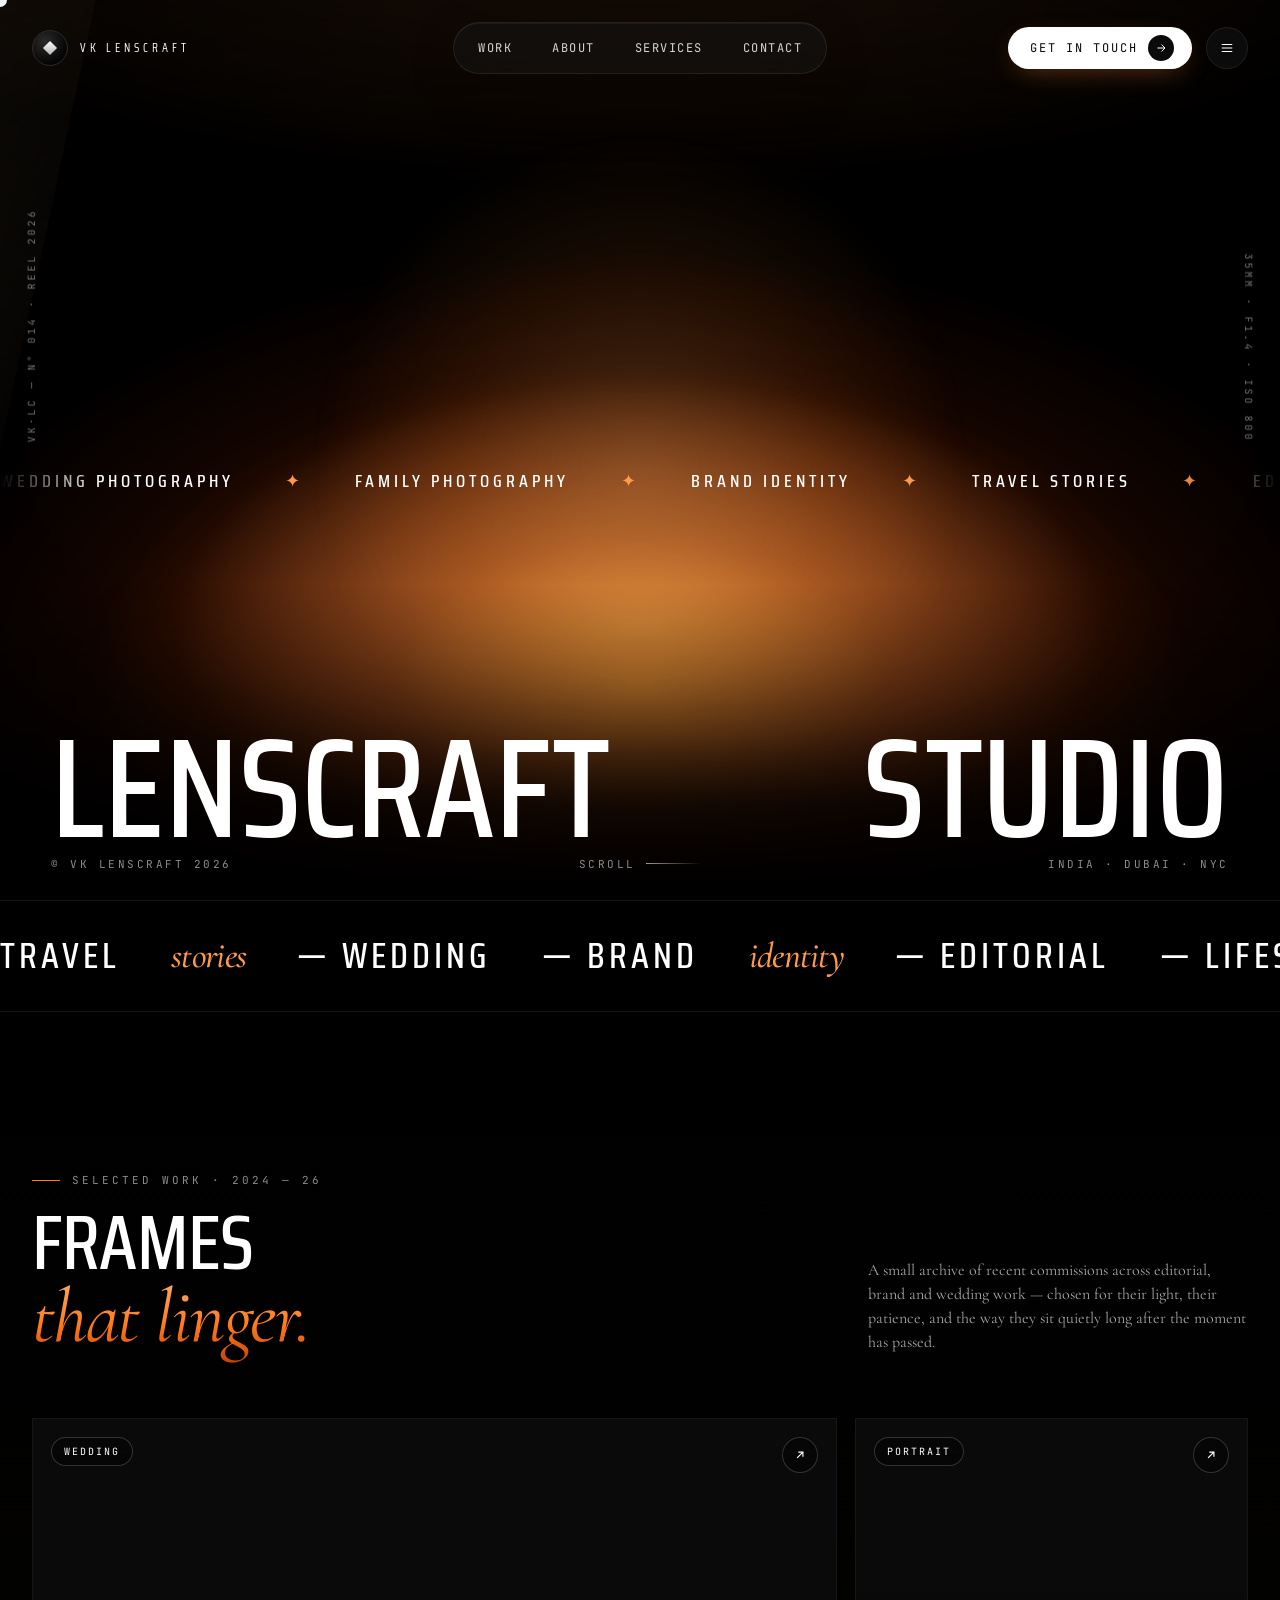
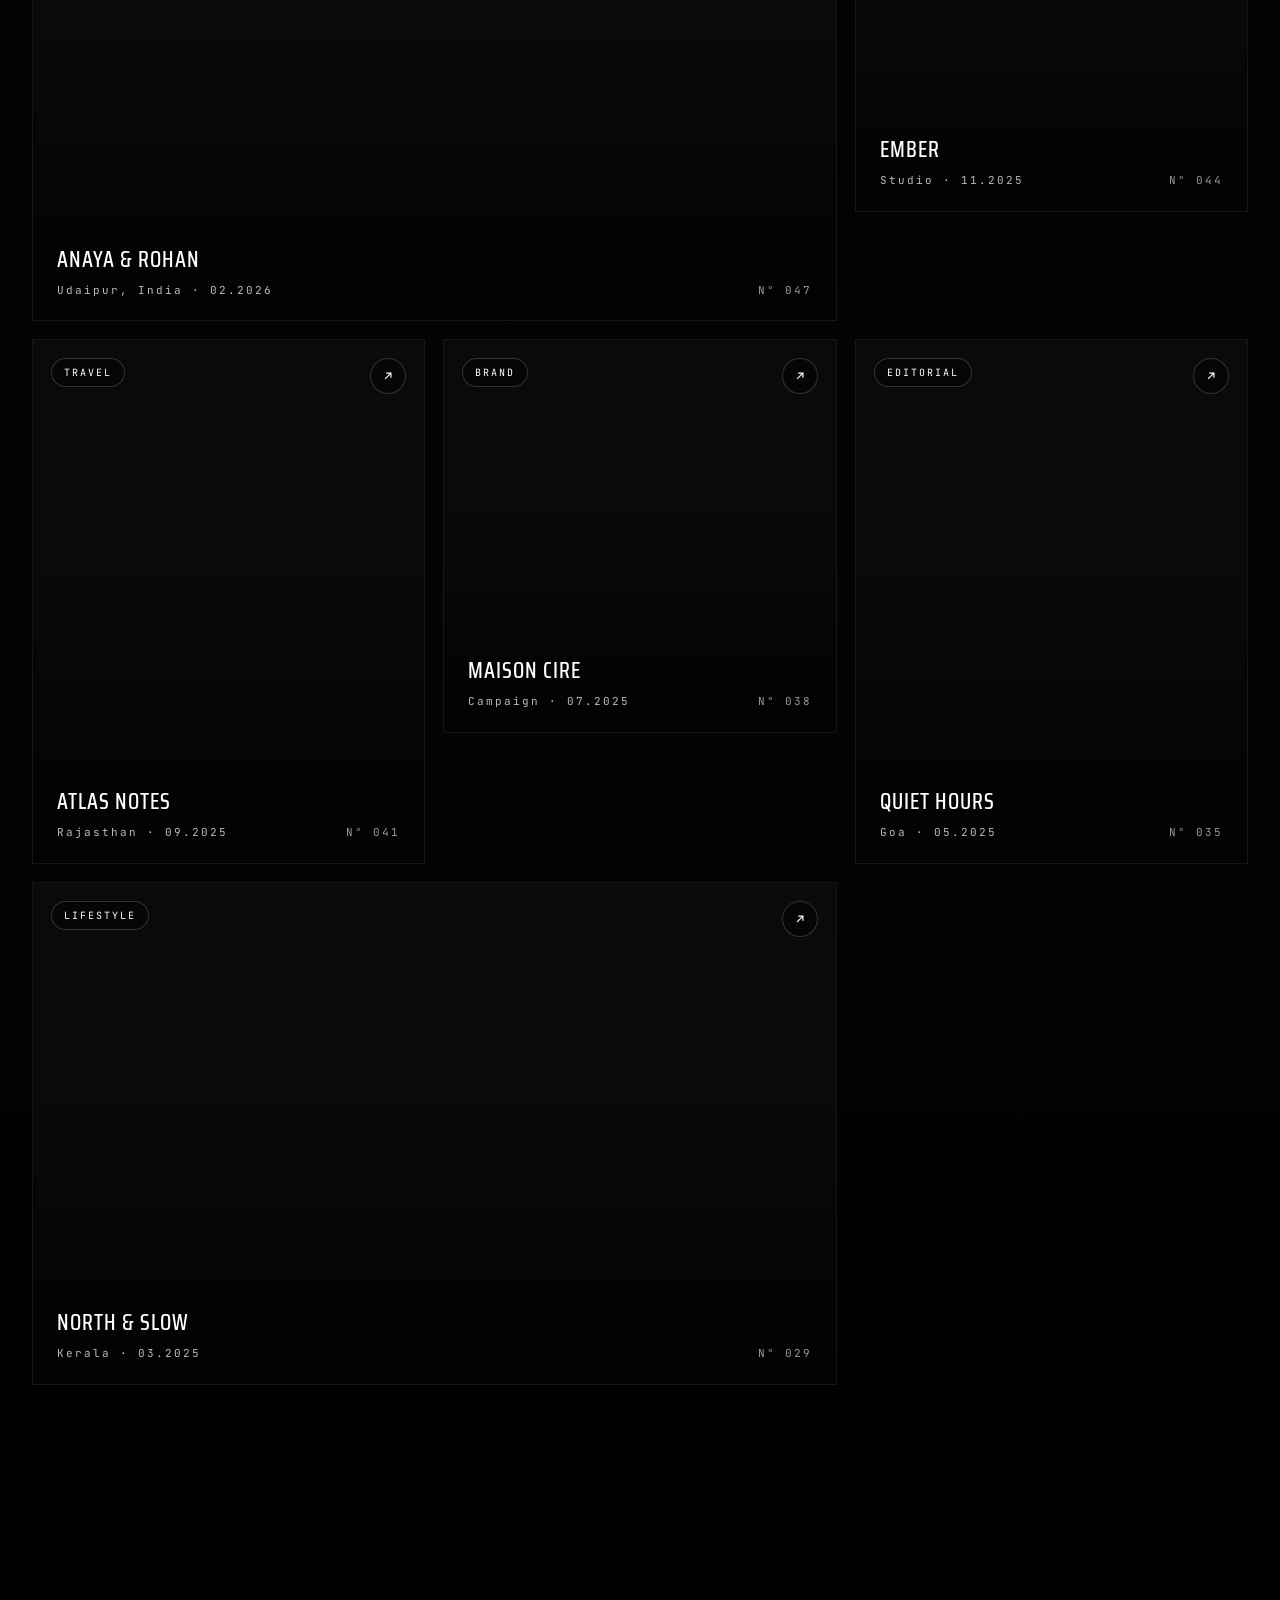
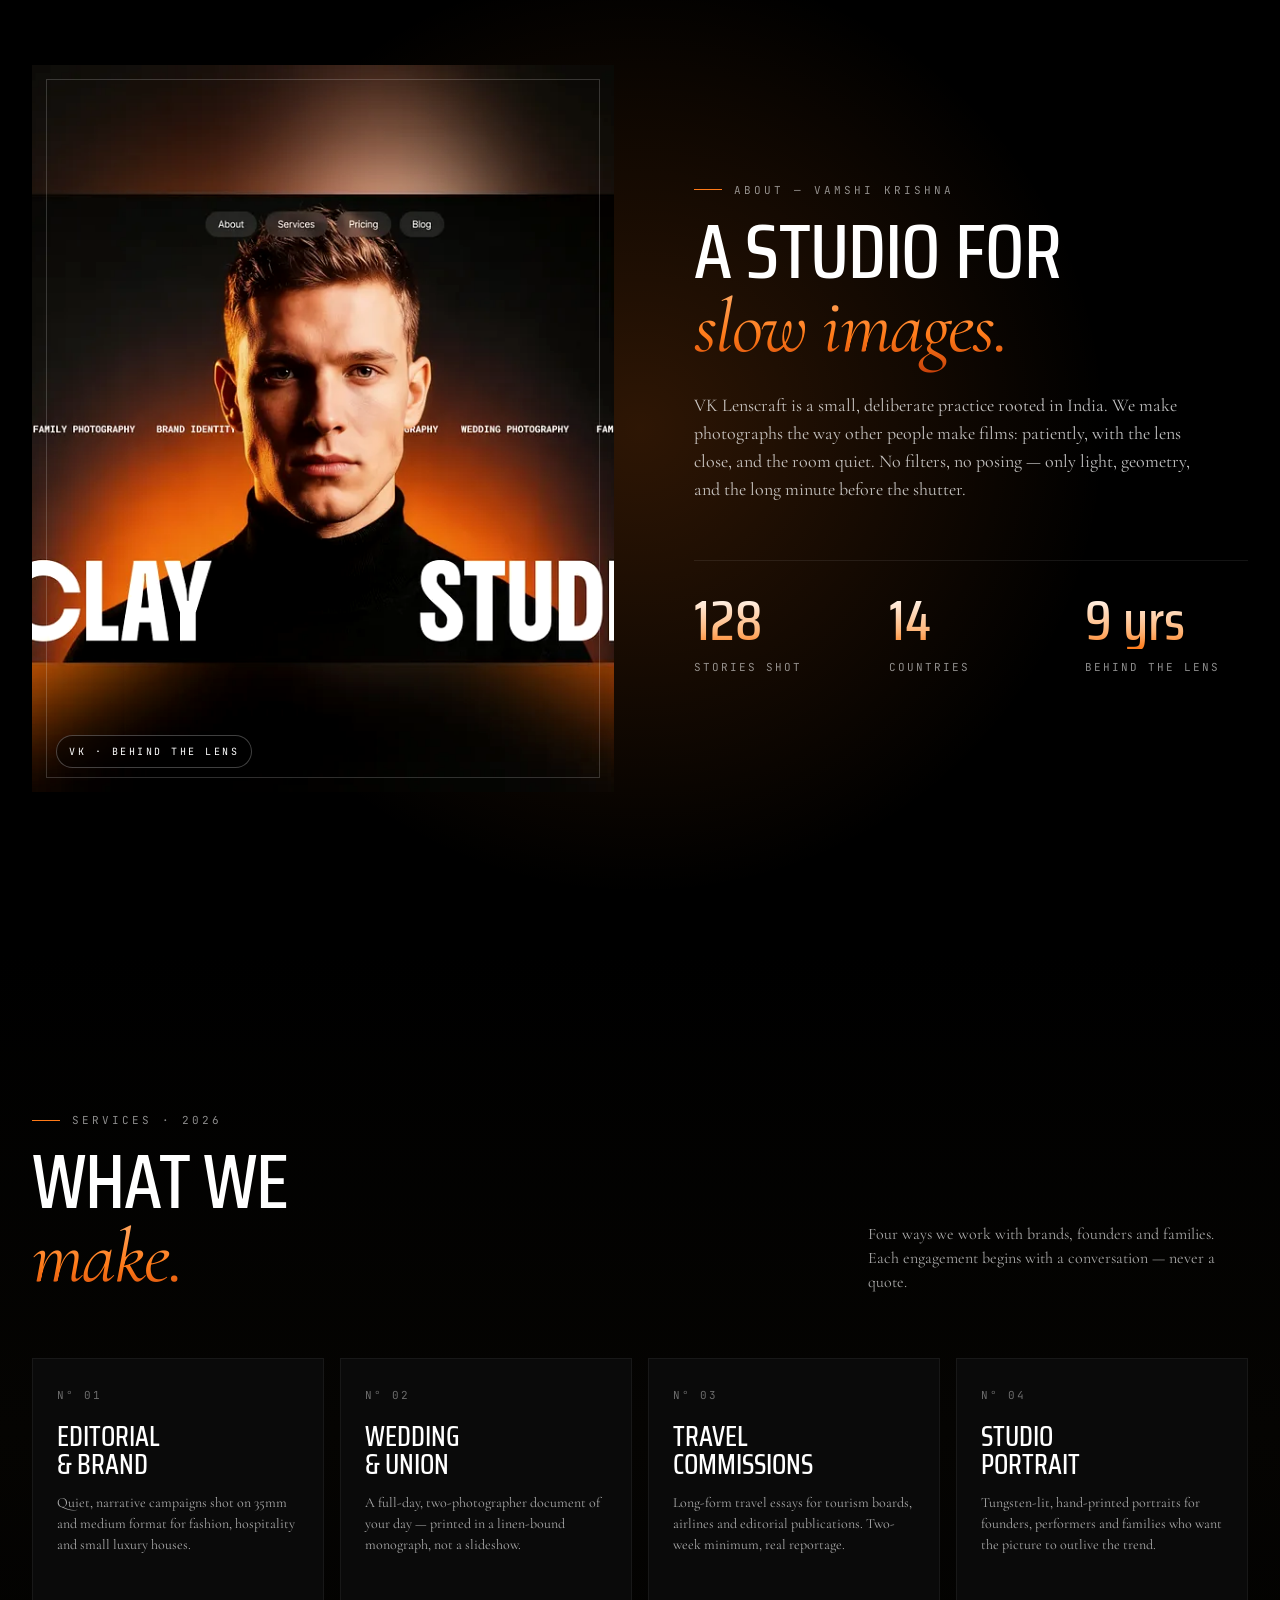
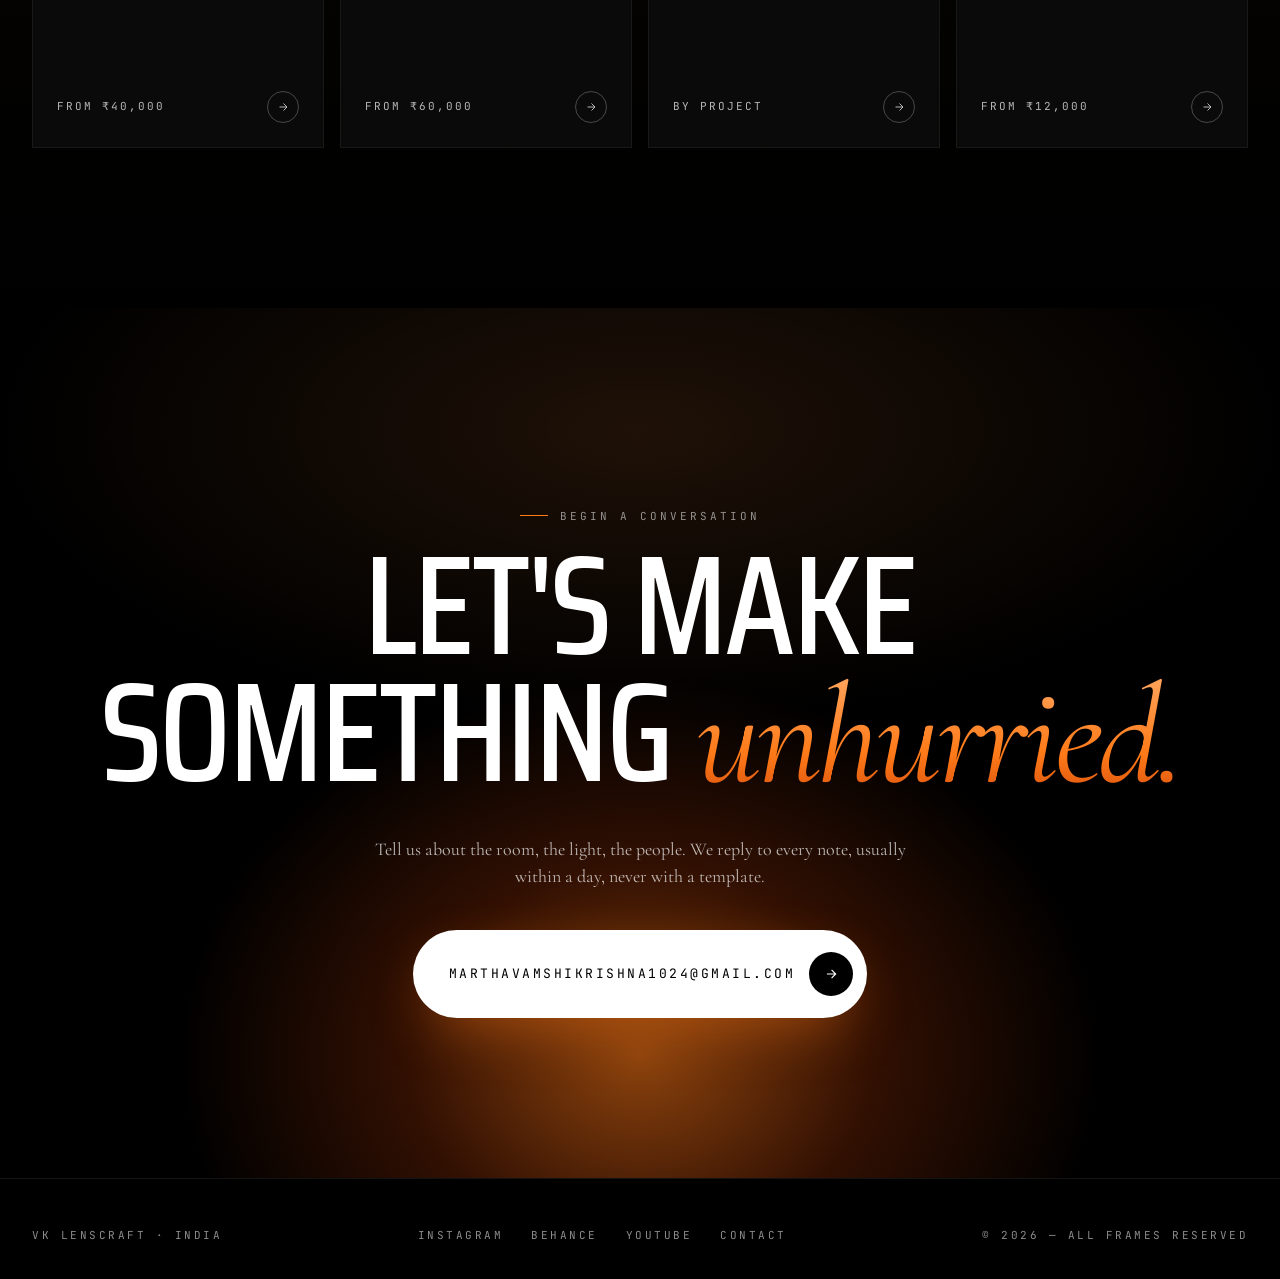
==== index.html @ c18b3c09 "perf: add loading=lazy to about portrait image" ====
<!doctype html>
<html lang="en">
<head>
<meta charset="utf-8" />
<meta name="viewport" content="width=device-width, initial-scale=1" />
<meta name="description" content="VK Lenscraft — Photography studio by Vamshi Krishna. Wedding, travel, editorial and portrait work from India." />
<meta property="og:title" content="VK Lenscraft — Photography Studio" />
<meta property="og:description" content="Wedding, travel, editorial and portrait work by Vamshi Krishna. Based in India." />
<meta property="og:type" content="website" />
<meta property="og:image" content="uploads/hero_image-1778058486566.png" />
<meta name="twitter:card" content="summary_large_image" />
<meta name="twitter:title" content="VK Lenscraft — Photography Studio" />
<title>VK Lenscraft — Studio</title>
<link rel="preconnect" href="https://fonts.googleapis.com" />
<link rel="preconnect" href="https://fonts.gstatic.com" crossorigin />
<link rel="stylesheet" href="ds/colors_and_type.css" />
<style>
  :root{
    --ember: #ff7a18;
    --ember-deep: #c8410a;
    --ember-soft: #ff9a4a;
  }
  *{ box-sizing: border-box; }
  html,body{ overflow-x:hidden; }
  body{
    background:#000;
    color:#fff;
    font-family: var(--bg-font-mono);
    cursor: none;
  }
  img{ display:block; max-width:100%; }
  a{ color:inherit; text-decoration:none; }

  /* ========== Custom cursor ========== */
  .cursor{
    position: fixed; left:0; top:0; width:14px; height:14px;
    border-radius:50%; background:#fff; mix-blend-mode: difference;
    pointer-events:none; z-index: 9999; transform: translate(-50%,-50%);
    transition: width .25s ease, height .25s ease, background .25s ease;
  }
  .cursor.lg{ width:64px; height:64px; background:var(--ember); mix-blend-mode: normal; opacity:.85; }
  @media (max-width: 900px){ body{ cursor:auto; } .cursor{ display:none; } }

  /* ========== Top bar ========== */
  .topbar{
    position: fixed; top:0; left:0; right:0; z-index: 100;
    display:grid; grid-template-columns: 1fr auto 1fr; align-items:center;
    padding: 22px 32px;
    pointer-events: none;
  }
  .topbar > *{ pointer-events: auto; }
  .brand-mark{
    display:flex; align-items:center; gap:12px;
    font-family: var(--bg-font-display);
    font-size:12px; letter-spacing: 4px; text-transform:uppercase;
    color:#fff;
  }
  .brand-mark .dot{
    width:36px; height:36px; border-radius:50%;
    background: radial-gradient(circle at 35% 30%, #2a2a2a, #050505 70%);
    border: 1px solid #2c2c2c;
    display:grid; place-items:center; position:relative;
  }
  .brand-mark .dot::after{
    content:""; width:10px; height:10px; transform: rotate(45deg);
    background: linear-gradient(135deg, #fff, #b3b3b3);
  }

  .nav-pill{
    justify-self:center;
    display:flex; align-items:center; gap:4px;
    padding:6px;
    background: rgba(20,20,20,.55);
    border: 1px solid rgba(255,255,255,.08);
    border-radius: 9999px;
    backdrop-filter: blur(18px) saturate(140%);
    -webkit-backdrop-filter: blur(18px) saturate(140%);
    box-shadow: 0 1px 0 rgba(255,255,255,.05) inset, 0 20px 60px -20px rgba(0,0,0,.6);
    position: relative;
  }
  .nav-pill a{
    position: relative; z-index:2;
    padding: 10px 18px;
    font-family: var(--bg-font-mono);
    font-size: 12px; letter-spacing: 1.5px; text-transform: uppercase;
    color: #d6d6d6;
    border-radius: 9999px;
    transition: color .25s ease;
  }
  .nav-pill a:hover{ color:#fff; }
  .nav-pill .indicator{
    position:absolute; top:6px; bottom:6px;
    background: rgba(255,255,255,.07);
    border: 1px solid rgba(255,255,255,.08);
    border-radius: 9999px; z-index:1;
    transition: left .35s cubic-bezier(.22,.61,.36,1), width .35s cubic-bezier(.22,.61,.36,1), opacity .25s;
    opacity: 0;
  }

  .topbar-right{ justify-self:end; display:flex; align-items:center; gap:14px; }
  .cta{
    display:inline-flex; align-items:center; gap:10px;
    height:42px; padding:0 18px 0 22px;
    border-radius: 9999px;
    background: #fff; color:#0a0a0a;
    font-family: var(--bg-font-mono);
    font-size:12px; letter-spacing:2px; text-transform:uppercase;
    transition: transform .35s cubic-bezier(.22,.61,.36,1), box-shadow .35s ease;
    box-shadow: 0 8px 28px -10px rgba(255,140,60,.45);
  }
  .cta .arrow{
    width:26px; height:26px; border-radius:50%; background:#0a0a0a; color:#fff;
    display:grid; place-items:center;
    transition: transform .4s cubic-bezier(.22,.61,.36,1), background .3s;
  }
  .cta:hover{ transform: translateY(-1px); box-shadow: 0 14px 36px -10px rgba(255,140,60,.7); }
  .cta:hover .arrow{ transform: rotate(-45deg); background: var(--ember); }
  .menu-btn{
    width:42px; height:42px; border-radius:50%;
    background: rgba(20,20,20,.55);
    border: 1px solid rgba(255,255,255,.08);
    backdrop-filter: blur(18px);
    display:grid; place-items:center;
    color:#fff;
    cursor: pointer;
  }

  /* ========== Hero ========== */
  .hero{
    position: relative;
    height: 100vh; min-height: 760px;
    overflow: hidden;
    isolation: isolate;
  }
  .hero .stage{
    position: absolute; inset:0;
  }
  .hero .glow{
    position:absolute; inset:-15%;
    background:
      radial-gradient(60% 50% at 50% 70%, rgba(255,122,24,.85) 0%, rgba(200,65,10,.55) 25%, rgba(80,20,0,.25) 55%, rgba(0,0,0,0) 75%),
      radial-gradient(80% 40% at 50% 0%, rgba(255,140,60,.18) 0%, rgba(0,0,0,0) 70%);
    filter: blur(2px);
    z-index:0;
  }
  .hero .glow::after{
    content:"";
    position:absolute; inset:0;
    background: radial-gradient(40% 30% at 50% 65%, rgba(255,170,90,.55), rgba(0,0,0,0) 70%);
    mix-blend-mode: screen;
    animation: pulse 6s ease-in-out infinite;
  }
  @keyframes pulse{
    0%,100%{ opacity:.7; transform: scale(1); }
    50%{ opacity:1; transform: scale(1.05); }
  }

  .hero .sweep{
    position:absolute; top:0; bottom:0; left:-30%; width:30%;
    background: linear-gradient(100deg, rgba(255,255,255,0) 0%, rgba(255,200,140,.08) 50%, rgba(255,255,255,0) 100%);
    transform: skewX(-12deg);
    animation: sweep 8s ease-in-out infinite;
    z-index: 4;
    pointer-events:none;
  }
  @keyframes sweep{
    0%{ left:-30%; opacity:0; }
    20%{ opacity:1; }
    80%{ opacity:1; }
    100%{ left:130%; opacity:0; }
  }

  .hero .subject-wrap{
    position:absolute; left:50%; bottom:0; transform: translateX(-50%);
    width: min(720px, 62vw); height: 96%;
    z-index: 3;
  }
  .hero .subject-wrap::before{
    content:"";
    position:absolute; left:50%; top:50%; transform: translate(-50%, -50%);
    width: 130%; height: 110%;
    background:
      radial-gradient(50% 50% at 50% 50%, rgba(255,170,90,.22) 0%, rgba(255,122,24,.10) 40%, rgba(0,0,0,0) 70%);
    filter: blur(8px);
    z-index: 0;
    pointer-events: none;
    animation: pulse 7s ease-in-out infinite;
  }
  .hero .subject{
    position:absolute; inset:0;
    background-image: url("uploads/hero_image-1778058486566.png");
    background-size: cover;
    background-position: center 22%;
    -webkit-mask-image: radial-gradient(ellipse 62% 70% at 50% 52%,
                          #000 0%,
                          #000 38%,
                          rgba(0,0,0,.92) 55%,
                          rgba(0,0,0,.55) 75%,
                          rgba(0,0,0,.18) 90%,
                          rgba(0,0,0,0) 100%);
            mask-image: radial-gradient(ellipse 62% 70% at 50% 52%,
                          #000 0%,
                          #000 38%,
                          rgba(0,0,0,.92) 55%,
                          rgba(0,0,0,.55) 75%,
                          rgba(0,0,0,.18) 90%,
                          rgba(0,0,0,0) 100%);
    -webkit-mask-repeat: no-repeat;
            mask-repeat: no-repeat;
    filter: contrast(1.08) saturate(.92);
    transform-origin: 50% 60%;
    animation: breathe 9s ease-in-out infinite;
    z-index: 1;
  }
  @keyframes breathe{
    0%,100%{ transform: scale(1.0); }
    50%{ transform: scale(1.04); }
  }

  .hero .floor{
    position:absolute; left:0; right:0; bottom:0; height:35%;
    background: linear-gradient(to bottom, rgba(0,0,0,0), rgba(0,0,0,.85) 70%, #000 100%);
    z-index: 5;
  }
  .hero .vignette{
    position:absolute; inset:0;
    background:
      radial-gradient(120% 80% at 50% 50%, rgba(0,0,0,0) 40%, rgba(0,0,0,.55) 80%, #000 100%);
    z-index: 6;
    pointer-events:none;
  }

  .hero .splittype{
    position:absolute; left:0; right:0; bottom: 6vh;
    display:flex; justify-content: space-between; align-items:flex-end;
    padding: 0 4vw;
    z-index: 7;
    font-family: var(--bg-font-display);
    color:#fff;
    line-height: .82;
    letter-spacing: -0.01em;
    text-transform: uppercase;
  }
  .hero .splittype .word{
    font-size: clamp(56px, 11vw, 220px);
    font-weight: 500;
    display:flex;
  }
  @media (max-width: 1000px){
    .hero .splittype{
      flex-direction: column; align-items: flex-start;
      gap: 4px; bottom: 9vh;
    }
    .hero .splittype .word{ font-size: clamp(64px, 16vw, 160px); }
    .hero .splittype .word.right{ align-self: flex-end; }
  }
  .hero .splittype .word .ch{
    display:inline-block;
    transform: translateY(110%);
    animation: rise .9s cubic-bezier(.22,.61,.36,1) forwards;
  }
  @keyframes rise{
    to{ transform: translateY(0); }
  }
  .hero .splittype .word.left{ justify-content:flex-start; }
  .hero .splittype .word.right{ justify-content:flex-end; }

  .hero .meta{
    position:absolute; bottom: 28px; left: 4vw; right: 4vw;
    display:flex; justify-content: space-between; align-items:center;
    z-index: 8;
    font-family: var(--bg-font-mono);
    font-size: 11px; letter-spacing: 2.5px; text-transform: uppercase;
    color: rgba(255,255,255,.55);
  }
  .hero .meta .scroll{
    display:flex; align-items:center; gap:10px;
  }
  .hero .meta .scroll .line{
    width: 56px; height: 1px; background: linear-gradient(to right, rgba(255,255,255,.6), rgba(255,255,255,0));
    position: relative; overflow:hidden;
  }
  .hero .meta .scroll .line::after{
    content:""; position:absolute; top:0; left:-30%; width:30%; height:100%;
    background: rgba(255,255,255,.95);
    animation: scrollHint 2.4s ease-in-out infinite;
  }
  @keyframes scrollHint{
    0%{ left:-30%; }
    100%{ left:130%; }
  }

  .hero .side{
    position:absolute; top:50%; transform-origin: 0 0;
    font-family: var(--bg-font-mono);
    font-size: 10px; letter-spacing: 3px; text-transform: uppercase;
    color: rgba(255,255,255,.45);
    z-index: 8;
  }
  .hero .side.left{ left:24px; transform: translateY(-50%) rotate(-90deg); transform-origin: left top; }
  .hero .side.right{ right:24px; transform: translateY(-50%) rotate(90deg); transform-origin: right top; }

  .hero .marquee{
    position:absolute; top: 52%; left:0; right:0;
    z-index: 4;
    overflow:hidden;
    -webkit-mask-image: linear-gradient(to right, transparent, #000 8%, #000 92%, transparent);
            mask-image: linear-gradient(to right, transparent, #000 8%, #000 92%, transparent);
    pointer-events:none;
  }
  .marquee-track{
    display: inline-flex; gap: 4vw;
    white-space: nowrap;
    animation: marquee 35s linear infinite;
    will-change: transform;
  }
  .marquee-track .item{
    font-family: var(--bg-font-display);
    font-size: 18px; letter-spacing: 4px; text-transform: uppercase;
    font-weight: 500; color:#fff;
    display:inline-flex; align-items:center; gap: 4vw;
  }
  .marquee-track .item .star{
    color: var(--ember-soft);
  }
  @keyframes marquee{
    0%{ transform: translateX(0); }
    100%{ transform: translateX(-50%); }
  }

  /* ========== Sections common ========== */
  section{ position: relative; }
  .container{ max-width: 1280px; margin: 0 auto; padding: 0 32px; }
  .reveal{ opacity:0; transform: translateY(40px); transition: opacity .9s cubic-bezier(.22,.61,.36,1), transform .9s cubic-bezier(.22,.61,.36,1); }
  .reveal.in{ opacity:1; transform:none; }
  .eyebrow{
    font-family: var(--bg-font-mono);
    font-size: 11px; letter-spacing: 3px; text-transform: uppercase;
    color: rgba(255,255,255,.55);
    display:flex; align-items:center; gap: 12px;
  }
  .eyebrow::before{
    content:""; width: 28px; height:1px; background: var(--ember);
  }
  .h-display{
    font-family: var(--bg-font-display);
    font-weight: 500;
    font-size: clamp(40px, 6vw, 96px);
    line-height: .95;
    letter-spacing: -0.01em;
    text-transform: uppercase;
    color:#fff;
  }
  .h-display .em{
    background: linear-gradient(180deg, #ffb273 0%, #ff7a18 60%, #c8410a 100%);
    -webkit-background-clip: text; background-clip: text;
    color: transparent;
    font-style: italic;
    font-family: var(--bg-font-body);
    font-weight: 400;
    text-transform: none;
    letter-spacing: -0.02em;
  }

  /* ========== Section: Featured work ========== */
  .work{
    padding: 160px 0 120px;
    background: linear-gradient(to bottom, #000 0%, #050402 60%, #000 100%);
  }
  .work .head{
    display:flex; justify-content: space-between; align-items:flex-end;
    margin-bottom: 64px; gap: 40px; flex-wrap: wrap;
  }
  .work .head p{
    max-width: 380px;
    font-family: var(--bg-font-body);
    font-size: 16px; line-height: 1.5; color: rgba(255,255,255,.65); margin:0;
  }
  .grid{
    display:grid; grid-template-columns: repeat(12, 1fr); gap: 18px;
  }
  .card{
    position:relative; overflow:hidden;
    background:#0a0a0a; border:1px solid rgba(255,255,255,.05);
    aspect-ratio: 4/5;
  }
  .card.tall{ grid-column: span 4; aspect-ratio: 3/4; }
  .card.wide{ grid-column: span 8; aspect-ratio: 16/10; }
  .card.sq{ grid-column: span 4; aspect-ratio: 1/1; }
  .card.full{ grid-column: span 8; aspect-ratio: 16/10; }
  .card .img{
    position:absolute; inset:0;
    background-size: cover; background-position: center;
    transform: scale(1.05);
    transition: transform 1.2s cubic-bezier(.22,.61,.36,1), filter .8s ease;
    filter: saturate(.85) contrast(1.05);
  }
  .card:hover .img{ transform: scale(1.12); filter: saturate(1.05) contrast(1.1); }
  .card .veil{
    position:absolute; inset:0;
    background: linear-gradient(to top, rgba(0,0,0,.85) 0%, rgba(0,0,0,0) 60%);
  }
  .card .meta{
    position:absolute; left:24px; right:24px; bottom:22px;
    display:flex; justify-content: space-between; align-items:flex-end; gap: 12px;
    color:#fff;
  }
  .card .meta .t{
    font-family: var(--bg-font-display);
    font-size: 22px; letter-spacing: 1px; text-transform: uppercase; font-weight: 500;
  }
  .card .meta .n{
    font-family: var(--bg-font-mono);
    font-size: 11px; letter-spacing: 2px; color: rgba(255,255,255,.6);
  }
  .card .tag{
    position:absolute; top:18px; left:18px;
    padding: 6px 12px;
    border:1px solid rgba(255,255,255,.18);
    border-radius: 9999px;
    background: rgba(0,0,0,.35); backdrop-filter: blur(8px);
    font-family: var(--bg-font-mono);
    font-size: 10px; letter-spacing: 2px; text-transform: uppercase;
    color: #fff;
  }
  .card .ember{
    position:absolute; top:18px; right:18px;
    width: 36px; height:36px; border-radius:50%;
    border:1px solid rgba(255,255,255,.18);
    background: rgba(0,0,0,.35); backdrop-filter: blur(8px);
    display:grid; place-items:center;
    transition: transform .4s cubic-bezier(.22,.61,.36,1), background .3s;
  }
  .card:hover .ember{ background: var(--ember); border-color: var(--ember); transform: rotate(-45deg); }

  /* ========== Section: About ========== */
  .about{
    padding: 160px 0;
    position: relative;
  }
  .about .glow-bg{
    position:absolute; left:50%; top:50%; transform: translate(-50%,-50%);
    width: 1100px; height: 1100px;
    background: radial-gradient(circle, rgba(255,122,24,.18) 0%, rgba(0,0,0,0) 60%);
    z-index:0; pointer-events:none;
  }
  .about-grid{
    position: relative; z-index:1;
    display:grid; grid-template-columns: 1.05fr 1fr; gap: 80px; align-items:center;
  }
  .about-portrait{
    position:relative; aspect-ratio: 4/5; overflow: hidden;
    background:#0a0a0a;
  }
  .about-portrait img{ width:100%; height:100%; object-fit: cover; filter: saturate(.9) contrast(1.05); }
  .about-portrait .stamp{
    position:absolute; left:24px; bottom:24px;
    font-family: var(--bg-font-mono);
    font-size:10px; letter-spacing:2.5px; text-transform:uppercase; color:#fff;
    padding:8px 12px; border:1px solid rgba(255,255,255,.25); background: rgba(0,0,0,.4); backdrop-filter: blur(8px);
    border-radius:9999px;
  }
  .about-portrait .frame{
    position:absolute; inset:14px;
    border:1px solid rgba(255,255,255,.18);
    pointer-events:none;
  }
  .about-copy h2{
    margin: 18px 0 28px;
  }
  .about-copy p{
    font-family: var(--bg-font-body);
    font-size: 18px; line-height: 1.55; color: rgba(255,255,255,.75);
    max-width: 520px;
  }
  .stats{
    display:grid; grid-template-columns: repeat(3, 1fr); gap: 32px;
    margin-top: 56px;
    border-top:1px solid rgba(255,255,255,.08);
    padding-top: 32px;
  }
  .stat .n{
    font-family: var(--bg-font-display);
    font-size: 56px; line-height: 1;
    background: linear-gradient(180deg, #fff 0%, #ffb273 70%, var(--ember) 100%);
    -webkit-background-clip: text; background-clip: text; color: transparent;
    font-weight: 500;
  }
  .stat .l{
    margin-top: 10px;
    font-family: var(--bg-font-mono);
    font-size:11px; letter-spacing: 2px; text-transform:uppercase;
    color: rgba(255,255,255,.55);
  }

  /* ========== Section: Services ========== */
  .services{
    padding: 160px 0;
    background: linear-gradient(to bottom, #000, #050402 50%, #000);
  }
  .services .head{
    display:flex; justify-content: space-between; align-items:flex-end;
    margin-bottom: 64px; gap:40px; flex-wrap:wrap;
  }
  .svc-grid{
    display:grid; grid-template-columns: repeat(4, 1fr); gap: 16px;
  }
  .svc{
    position:relative; overflow:hidden;
    background: #0a0a0a;
    border:1px solid rgba(255,255,255,.06);
    padding: 28px 24px 24px;
    aspect-ratio: 3/4;
    display:flex; flex-direction: column; justify-content: space-between;
    transition: border-color .4s ease, transform .5s cubic-bezier(.22,.61,.36,1);
  }
  .svc::before{
    content:"";
    position:absolute; left: -40%; top: 110%;
    width: 180%; height: 180%;
    background: radial-gradient(circle, rgba(255,122,24,.55) 0%, rgba(255,122,24,0) 60%);
    transition: top .8s cubic-bezier(.22,.61,.36,1);
    z-index:0;
  }
  .svc:hover::before{ top: 30%; }
  .svc:hover{ border-color: rgba(255,122,24,.4); transform: translateY(-4px); }
  .svc > *{ position:relative; z-index:1; }
  .svc .num{
    font-family: var(--bg-font-mono);
    font-size: 11px; letter-spacing: 2px; color: rgba(255,255,255,.4);
  }
  .svc .ttl{
    font-family: var(--bg-font-display);
    font-size: 28px; line-height: 1; text-transform: uppercase; font-weight: 500;
    margin: 18px 0 14px;
  }
  .svc .desc{
    font-family: var(--bg-font-body);
    font-size: 14px; line-height:1.5; color: rgba(255,255,255,.65);
    margin-bottom: 20px;
  }
  .svc .row{
    display:flex; align-items:center; justify-content: space-between;
    font-family: var(--bg-font-mono);
    font-size: 11px; letter-spacing: 2px; text-transform:uppercase; color: rgba(255,255,255,.7);
  }
  .svc .row .a{
    width:32px; height:32px; border-radius:50%;
    border:1px solid rgba(255,255,255,.25);
    display:grid; place-items:center;
    transition: transform .4s cubic-bezier(.22,.61,.36,1), background .3s, border-color .3s;
  }
  .svc:hover .row .a{ background:#fff; color:#000; transform: rotate(-45deg); border-color:#fff; }

  /* ========== Ribbon ========== */
  .ribbon{
    border-top:1px solid rgba(255,255,255,.08);
    border-bottom:1px solid rgba(255,255,255,.08);
    padding: 28px 0;
    overflow:hidden;
    background: #000;
  }
  .ribbon .marquee-track{ animation-duration: 40s; }
  .ribbon .item{ font-size: 36px; }
  .ribbon .item .em{
    font-family: var(--bg-font-body); font-style: italic; text-transform: none; letter-spacing: -0.02em;
    color: var(--ember-soft);
  }

  /* ========== Section: Contact CTA ========== */
  .contact{
    padding: 200px 0 160px;
    text-align:center;
    position: relative; overflow:hidden;
  }
  .contact .bg{
    position:absolute; inset:-10%;
    background:
      radial-gradient(50% 60% at 50% 80%, rgba(255,122,24,.55) 0%, rgba(200,65,10,.25) 30%, rgba(0,0,0,0) 60%),
      radial-gradient(60% 40% at 50% 20%, rgba(255,140,60,.12) 0%, rgba(0,0,0,0) 70%);
    z-index:0; pointer-events:none;
  }
  .contact .inner{ position:relative; z-index:1; }
  .contact h2{
    font-family: var(--bg-font-display);
    font-size: clamp(56px, 11vw, 180px);
    line-height: .9; font-weight: 500; letter-spacing: -0.02em; text-transform:uppercase;
    margin: 18px 0 36px;
  }
  .contact h2 .em{
    background: linear-gradient(180deg, #ffb273 0%, #ff7a18 60%, #c8410a 100%);
    -webkit-background-clip: text; background-clip: text; color: transparent;
    font-style: italic; font-family: var(--bg-font-body); text-transform:none; font-weight:400; letter-spacing:-0.03em;
  }
  .contact p{
    font-family: var(--bg-font-body);
    font-size: 18px; color: rgba(255,255,255,.7); max-width: 540px; margin: 0 auto 40px;
  }
  .big-cta{
    display:inline-flex; align-items:center; gap: 14px;
    padding: 22px 14px 22px 36px;
    border-radius: 9999px;
    background:#fff; color:#000;
    font-family: var(--bg-font-mono);
    font-size: 13px; letter-spacing: 2.5px; text-transform: uppercase;
    transition: transform .4s, box-shadow .4s;
    box-shadow: 0 20px 60px -20px rgba(255,122,24,.6);
  }
  .big-cta .a{
    width:44px; height:44px; border-radius:50%; background:#000; color:#fff;
    display:grid; place-items:center;
    transition: transform .4s cubic-bezier(.22,.61,.36,1), background .3s;
  }
  .big-cta:hover{ transform: translateY(-2px); box-shadow: 0 28px 80px -20px rgba(255,122,24,.85); }
  .big-cta:hover .a{ background: var(--ember); transform: rotate(-45deg); }

  /* ========== Footer ========== */
  footer{
    border-top:1px solid rgba(255,255,255,.08);
    padding: 48px 32px 36px;
    display:flex; justify-content: space-between; align-items: center;
    font-family: var(--bg-font-mono);
    font-size: 11px; letter-spacing: 2.5px; text-transform: uppercase;
    color: rgba(255,255,255,.55);
    gap: 16px;
    flex-wrap: wrap;
  }
  footer .links{ display:flex; gap: 28px; }
  footer a:hover{ color:#fff; }

  /* ========== Responsive ========== */
  @media (max-width: 980px){
    .topbar{ padding: 16px; }
    .topbar-right .cta .label{ display:none; }
    .topbar-right .cta{ padding: 0 6px 0 14px; }
    .grid{ grid-template-columns: repeat(6, 1fr); }
    .card.tall{ grid-column: span 3; }
    .card.wide{ grid-column: span 6; }
    .card.sq{ grid-column: span 3; }
    .card.full{ grid-column: span 6; }
    .about-grid{ grid-template-columns: 1fr; gap: 48px; }
    .svc-grid{ grid-template-columns: repeat(2, 1fr); }
    .stats{ grid-template-columns: repeat(3, 1fr); gap: 16px; }
    .stat .n{ font-size: 36px; }
    .hero{ min-height: 620px; }
    .hero .subject-wrap{ width: 80vw; }
  }
  @media (max-width: 600px){
    .nav-pill{ display:none; }
    .ribbon .item{ font-size: 22px; }
    .svc-grid{ grid-template-columns: 1fr; }
    .svc{ aspect-ratio: auto; min-height: 260px; }
  }
</style>
</head>
<body>

<div class="cursor" id="cursor"></div>

<!-- ============== TOP BAR ============== -->
<header class="topbar">
  <a class="brand-mark" href="#">
    <span class="dot"></span>
    <span>VK Lenscraft</span>
  </a>

  <nav class="nav-pill" id="navPill">
    <span class="indicator" id="navIndicator"></span>
    <a href="#work" data-nav>Work</a>
    <a href="#about" data-nav>About</a>
    <a href="#services" data-nav>Services</a>
    <a href="#contact" data-nav>Contact</a>
  </nav>

  <div class="topbar-right">
    <a class="cta" href="#contact">
      <span class="label">Get in touch</span>
      <span class="arrow">
        <svg width="12" height="12" viewBox="0 0 24 24" fill="none" stroke="currentColor" stroke-width="2"><path d="M5 12h14M13 5l7 7-7 7"/></svg>
      </span>
    </a>
    <button class="menu-btn" aria-label="Menu">
      <svg width="14" height="14" viewBox="0 0 24 24" fill="none" stroke="currentColor" stroke-width="2"><path d="M3 6h18M3 12h18M3 18h18"/></svg>
    </button>
  </div>
</header>

<!-- ============== HERO ============== -->
<section class="hero" id="hero">
  <div class="stage" id="heroStage">
    <div class="glow"></div>

    <div class="side left">VK·LC — N° 014 · Reel 2026</div>
    <div class="side right">35MM · F1.4 · ISO 800</div>

    <div class="subject-wrap" id="subjectWrap">
      <div class="subject" id="subject"></div>
    </div>

    <div class="marquee">
      <div class="marquee-track">
        <span class="item">Wedding Photography <span class="star">✦</span></span>
        <span class="item">Family Photography <span class="star">✦</span></span>
        <span class="item">Brand Identity <span class="star">✦</span></span>
        <span class="item">Travel Stories <span class="star">✦</span></span>
        <span class="item">Editorial <span class="star">✦</span></span>
        <span class="item">Lifestyle <span class="star">✦</span></span>
        <span class="item">Wedding Photography <span class="star">✦</span></span>
        <span class="item">Family Photography <span class="star">✦</span></span>
        <span class="item">Brand Identity <span class="star">✦</span></span>
        <span class="item">Travel Stories <span class="star">✦</span></span>
        <span class="item">Editorial <span class="star">✦</span></span>
        <span class="item">Lifestyle <span class="star">✦</span></span>
      </div>
    </div>

    <div class="floor"></div>
    <div class="vignette"></div>
    <div class="sweep"></div>

    <div class="splittype">
      <div class="word left" id="wordLeft"></div>
      <div class="word right" id="wordRight"></div>
    </div>

    <div class="meta">
      <div>© VK Lenscraft 2026</div>
      <div class="scroll">Scroll <div class="line"></div></div>
      <div>India · Dubai · NYC</div>
    </div>
  </div>
</section>

<!-- ============== RIBBON ============== -->
<div class="ribbon">
  <div class="marquee-track">
    <span class="item">Travel <span class="em">stories</span></span>
    <span class="item">— Wedding</span>
    <span class="item">— Brand <span class="em">identity</span></span>
    <span class="item">— Editorial</span>
    <span class="item">— Lifestyle <span class="em">portraits</span></span>
    <span class="item">— Cinema</span>
    <span class="item">— Travel <span class="em">stories</span></span>
    <span class="item">— Wedding</span>
    <span class="item">— Brand <span class="em">identity</span></span>
    <span class="item">— Editorial</span>
    <span class="item">— Lifestyle <span class="em">portraits</span></span>
    <span class="item">— Cinema</span>
  </div>
</div>

<!-- ============== WORK ============== -->
<section class="work" id="work">
  <div class="container">
    <div class="head reveal">
      <div>
        <div class="eyebrow">Selected Work · 2024 — 26</div>
        <h2 class="h-display" style="margin-top:18px">Frames<br/><span class="em">that linger.</span></h2>
      </div>
      <p>A small archive of recent commissions across editorial, brand and wedding work — chosen for their light, their patience, and the way they sit quietly long after the moment has passed.</p>
    </div>

    <div class="grid">
      <a class="card wide reveal" href="#">
        <div class="img" style="background-image:url('https://images.unsplash.com/photo-1519741497674-611481863552?auto=format&fit=crop&w=1600&q=80')"></div>
        <div class="veil"></div>
        <span class="tag">Wedding</span>
        <span class="ember">
          <svg width="14" height="14" viewBox="0 0 24 24" fill="none" stroke="currentColor" stroke-width="2"><path d="M7 17L17 7M9 7h8v8"/></svg>
        </span>
        <div class="meta">
          <div>
            <div class="t">Anaya &amp; Rohan</div>
            <div class="n" style="margin-top:6px;color:#bbb">Udaipur, India · 02.2026</div>
          </div>
          <div class="n">N° 047</div>
        </div>
      </a>

      <a class="card sq reveal" href="#">
        <div class="img" style="background-image:url('uploads/portrait-ember.png')"></div>
        <div class="veil"></div>
        <span class="tag">Portrait</span>
        <span class="ember">
          <svg width="14" height="14" viewBox="0 0 24 24" fill="none" stroke="currentColor" stroke-width="2"><path d="M7 17L17 7M9 7h8v8"/></svg>
        </span>
        <div class="meta">
          <div>
            <div class="t">Ember</div>
            <div class="n" style="margin-top:6px;color:#bbb">Studio · 11.2025</div>
          </div>
          <div class="n">N° 044</div>
        </div>
      </a>

      <a class="card tall reveal" href="#">
        <div class="img" style="background-image:url('https://images.unsplash.com/photo-1469854523086-cc02fe5d8800?auto=format&fit=crop&w=1200&q=80')"></div>
        <div class="veil"></div>
        <span class="tag">Travel</span>
        <span class="ember">
          <svg width="14" height="14" viewBox="0 0 24 24" fill="none" stroke="currentColor" stroke-width="2"><path d="M7 17L17 7M9 7h8v8"/></svg>
        </span>
        <div class="meta">
          <div>
            <div class="t">Atlas Notes</div>
            <div class="n" style="margin-top:6px;color:#bbb">Rajasthan · 09.2025</div>
          </div>
          <div class="n">N° 041</div>
        </div>
      </a>

      <a class="card sq reveal" href="#">
        <div class="img" style="background-image:url('uploads/brand-maison-cire.png')"></div>
        <div class="veil"></div>
        <span class="tag">Brand</span>
        <span class="ember">
          <svg width="14" height="14" viewBox="0 0 24 24" fill="none" stroke="currentColor" stroke-width="2"><path d="M7 17L17 7M9 7h8v8"/></svg>
        </span>
        <div class="meta">
          <div>
            <div class="t">Maison Cire</div>
            <div class="n" style="margin-top:6px;color:#bbb">Campaign · 07.2025</div>
          </div>
          <div class="n">N° 038</div>
        </div>
      </a>

      <a class="card tall reveal" href="#">
        <div class="img" style="background-image:url('https://images.unsplash.com/photo-1488161628813-04466f872be2?auto=format&fit=crop&w=1200&q=80')"></div>
        <div class="veil"></div>
        <span class="tag">Editorial</span>
        <span class="ember">
          <svg width="14" height="14" viewBox="0 0 24 24" fill="none" stroke="currentColor" stroke-width="2"><path d="M7 17L17 7M9 7h8v8"/></svg>
        </span>
        <div class="meta">
          <div>
            <div class="t">Quiet Hours</div>
            <div class="n" style="margin-top:6px;color:#bbb">Goa · 05.2025</div>
          </div>
          <div class="n">N° 035</div>
        </div>
      </a>

      <a class="card full reveal" href="#">
        <div class="img" style="background-image:url('https://images.unsplash.com/photo-1542038784456-1ea8e935640e?auto=format&fit=crop&w=1600&q=80')"></div>
        <div class="veil"></div>
        <span class="tag">Lifestyle</span>
        <span class="ember">
          <svg width="14" height="14" viewBox="0 0 24 24" fill="none" stroke="currentColor" stroke-width="2"><path d="M7 17L17 7M9 7h8v8"/></svg>
        </span>
        <div class="meta">
          <div>
            <div class="t">North &amp; Slow</div>
            <div class="n" style="margin-top:6px;color:#bbb">Kerala · 03.2025</div>
          </div>
          <div class="n">N° 029</div>
        </div>
      </a>
    </div>
  </div>
</section>

<!-- ============== ABOUT ============== -->
<section class="about" id="about">
  <div class="glow-bg"></div>
  <div class="container">
    <div class="about-grid">
      <div class="about-portrait reveal">
        <img src="uploads/VK lenscraft.webp" alt="VK Lenscraft" loading="lazy"/>
        <div class="frame"></div>
        <span class="stamp">VK · Behind the lens</span>
      </div>
      <div class="about-copy reveal">
        <div class="eyebrow">About — Vamshi Krishna</div>
        <h2 class="h-display">A studio for<br/><span class="em">slow images.</span></h2>
        <p>VK Lenscraft is a small, deliberate practice rooted in India. We make photographs the way other people make films: patiently, with the lens close, and the room quiet. No filters, no posing — only light, geometry, and the long minute before the shutter.</p>
        <div class="stats">
          <div class="stat"><div class="n">128</div><div class="l">Stories shot</div></div>
          <div class="stat"><div class="n">14</div><div class="l">Countries</div></div>
          <div class="stat"><div class="n">9 yrs</div><div class="l">Behind the lens</div></div>
        </div>
      </div>
    </div>
  </div>
</section>

<!-- ============== SERVICES ============== -->
<section class="services" id="services">
  <div class="container">
    <div class="head reveal">
      <div>
        <div class="eyebrow">Services · 2026</div>
        <h2 class="h-display" style="margin-top:18px">What we<br/><span class="em">make.</span></h2>
      </div>
      <p style="max-width:380px;font-family:var(--bg-font-body);font-size:16px;line-height:1.5;color:rgba(255,255,255,.65);margin:0">Four ways we work with brands, founders and families. Each engagement begins with a conversation — never a quote.</p>
    </div>

    <div class="svc-grid">
      <a class="svc reveal" href="#contact">
        <div>
          <div class="num">N° 01</div>
          <div class="ttl">Editorial<br/>&amp; Brand</div>
          <div class="desc">Quiet, narrative campaigns shot on 35mm and medium format for fashion, hospitality and small luxury houses.</div>
        </div>
        <div class="row"><span>From ₹40,000</span><span class="a"><svg width="12" height="12" viewBox="0 0 24 24" fill="none" stroke="currentColor" stroke-width="2"><path d="M5 12h14M13 5l7 7-7 7"/></svg></span></div>
      </a>
      <a class="svc reveal" href="#contact">
        <div>
          <div class="num">N° 02</div>
          <div class="ttl">Wedding<br/>&amp; Union</div>
          <div class="desc">A full-day, two-photographer document of your day — printed in a linen-bound monograph, not a slideshow.</div>
        </div>
        <div class="row"><span>From ₹60,000</span><span class="a"><svg width="12" height="12" viewBox="0 0 24 24" fill="none" stroke="currentColor" stroke-width="2"><path d="M5 12h14M13 5l7 7-7 7"/></svg></span></div>
      </a>
      <a class="svc reveal" href="#contact">
        <div>
          <div class="num">N° 03</div>
          <div class="ttl">Travel<br/>Commissions</div>
          <div class="desc">Long-form travel essays for tourism boards, airlines and editorial publications. Two-week minimum, real reportage.</div>
        </div>
        <div class="row"><span>By project</span><span class="a"><svg width="12" height="12" viewBox="0 0 24 24" fill="none" stroke="currentColor" stroke-width="2"><path d="M5 12h14M13 5l7 7-7 7"/></svg></span></div>
      </a>
      <a class="svc reveal" href="#contact">
        <div>
          <div class="num">N° 04</div>
          <div class="ttl">Studio<br/>Portrait</div>
          <div class="desc">Tungsten-lit, hand-printed portraits for founders, performers and families who want the picture to outlive the trend.</div>
        </div>
        <div class="row"><span>From ₹12,000</span><span class="a"><svg width="12" height="12" viewBox="0 0 24 24" fill="none" stroke="currentColor" stroke-width="2"><path d="M5 12h14M13 5l7 7-7 7"/></svg></span></div>
      </a>
    </div>
  </div>
</section>

<!-- ============== CONTACT CTA ============== -->
<section class="contact" id="contact">
  <div class="bg"></div>
  <div class="inner container">
    <div class="eyebrow reveal" style="justify-content:center">Begin a conversation</div>
    <h2 class="reveal">Let's make<br/>something <span class="em">unhurried.</span></h2>
    <p class="reveal">Tell us about the room, the light, the people. We reply to every note, usually within a day, never with a template.</p>
    <a class="big-cta reveal" href="mailto:marthavamshikrishna1024@gmail.com">
      <span>marthavamshikrishna1024@gmail.com</span>
      <span class="a">
        <svg width="14" height="14" viewBox="0 0 24 24" fill="none" stroke="currentColor" stroke-width="2"><path d="M5 12h14M13 5l7 7-7 7"/></svg>
      </span>
    </a>
  </div>
</section>

<footer>
  <div>VK Lenscraft · India</div>
  <div class="links">
    <a href="#">Instagram</a>
    <a href="#">Behance</a>
    <a href="#">YouTube</a>
    <a href="#">Contact</a>
  </div>
  <div>© 2026 — All frames reserved</div>
</footer>

<script>
  /* ---------- Split-type rise animation ---------- */
  function splitWord(el, word){
    el.innerHTML = "";
    [...word].forEach((c, i) => {
      const span = document.createElement("span");
      span.className = "ch";
      span.textContent = c;
      span.style.animationDelay = (0.05 + i * 0.04) + "s";
      el.appendChild(span);
    });
  }
  splitWord(document.getElementById("wordLeft"), "Lenscraft");
  splitWord(document.getElementById("wordRight"), "Studio");

  /* ---------- Custom cursor ---------- */
  const cursor = document.getElementById("cursor");
  let cx = 0, cy = 0, tx = 0, ty = 0;
  window.addEventListener("mousemove", e => { tx = e.clientX; ty = e.clientY; });
  function tick(){
    cx += (tx - cx) * 0.18;
    cy += (ty - cy) * 0.18;
    cursor.style.transform = `translate(${cx - cursor.offsetWidth/2}px, ${cy - cursor.offsetHeight/2}px)`;
    requestAnimationFrame(tick);
  }
  tick();
  document.querySelectorAll("a, button, .card, .svc").forEach(el => {
    el.addEventListener("mouseenter", () => cursor.classList.add("lg"));
    el.addEventListener("mouseleave", () => cursor.classList.remove("lg"));
  });

  /* ---------- Nav indicator follows hovered link ---------- */
  const navPill = document.getElementById("navPill");
  const navIndicator = document.getElementById("navIndicator");
  const navLinks = navPill.querySelectorAll("[data-nav]");
  navLinks.forEach(a => {
    a.addEventListener("mouseenter", () => {
      const r = a.getBoundingClientRect();
      const pr = navPill.getBoundingClientRect();
      navIndicator.style.left = (r.left - pr.left) + "px";
      navIndicator.style.width = r.width + "px";
      navIndicator.style.opacity = 1;
    });
  });
  navPill.addEventListener("mouseleave", () => { navIndicator.style.opacity = 0; });

  /* ---------- Hero parallax (subject + glow respond to mouse) ---------- */
  const subject = document.getElementById("subject");
  const heroStage = document.getElementById("heroStage");
  const subjectWrap = document.getElementById("subjectWrap");
  let mx = 0, my = 0;
  heroStage.addEventListener("mousemove", e => {
    const r = heroStage.getBoundingClientRect();
    mx = (e.clientX - r.left) / r.width - 0.5;
    my = (e.clientY - r.top) / r.height - 0.5;
    subjectWrap.style.transform = `translateX(calc(-50% + ${mx * 18}px)) translateY(${my * 12}px)`;
  });
  heroStage.addEventListener("mouseleave", () => {
    subjectWrap.style.transform = "translateX(-50%)";
  });

  /* ---------- Scroll parallax on hero ---------- */
  window.addEventListener("scroll", () => {
    const y = window.scrollY;
    if (y < window.innerHeight){
      subject.style.transform = `scale(${1 + Math.min(y, 800) * 0.0004}) translateY(${y * 0.06}px)`;
      const glow = document.querySelector(".hero .glow");
      if (glow) glow.style.transform = `translateY(${y * 0.18}px)`;
    }
  }, { passive: true });

  /* ---------- Reveal-on-scroll ---------- */
  const io = new IntersectionObserver(entries => {
    entries.forEach(e => {
      if (e.isIntersecting){ e.target.classList.add("in"); io.unobserve(e.target); }
    });
  }, { threshold: 0.12 });
  document.querySelectorAll(".reveal").forEach(el => io.observe(el));

  /* ---------- Smooth scroll for anchor links ---------- */
  document.querySelectorAll('a[href^="#"]').forEach(a => {
    a.addEventListener("click", e => {
      const id = a.getAttribute("href").slice(1);
      const t = document.getElementById(id);
      if (t){ e.preventDefault(); window.scrollTo({ top: t.getBoundingClientRect().top + window.scrollY - 80, behavior:"smooth" }); }
    });
  });
</script>

</body>
</html>
---- ds/colors_and_type.css ----
/* VK Lenscraft — Design Tokens: Colors & Typography */
@import url("https://fonts.googleapis.com/css2?family=Saira+Condensed:wght@400;500&family=Cormorant+Garamond:ital,wght@0,400;0,500;1,400&family=JetBrains+Mono:wght@400;500&display=swap");

:root {
  /* ---------- Colors ---------- */
  /* Brand */
  --bg-primary: #ffffff;
  --bg-ink: #ffffff;
  --bg-link: #c3d9f3;

  /* Surface */
  --bg-canvas: #000000;
  --bg-surface-soft: #0d0d0d;
  --bg-surface-card: #141414;
  --bg-surface-elevated: #1f1f1f;

  /* Hairline */
  --bg-hairline: #262626;
  --bg-hairline-strong: #3a3a3a;

  /* Text */
  --bg-on-dark: #ffffff;
  --bg-on-primary: #000000;
  --bg-on-photo: #ffffff;
  --bg-body: #cccccc;
  --bg-body-strong: #e6e6e6;
  --bg-muted: #999999;
  --bg-muted-soft: #666666;

  /* Semantic */
  --bg-warning: #d4a017;
  --bg-success: #5fa657;

  /* ---------- Type families ---------- */
  --bg-font-display: "Saira Condensed", -apple-system, BlinkMacSystemFont, "Segoe UI", Roboto, sans-serif;
  --bg-font-body: "Cormorant Garamond", Garamond, "Times New Roman", serif;
  --bg-font-mono: "JetBrains Mono", ui-monospace, "SF Mono", "Cascadia Mono", monospace;

  /* ---------- Spacing ---------- */
  --bg-space-xxs: 4px;
  --bg-space-xs: 8px;
  --bg-space-sm: 12px;
  --bg-space-md: 16px;
  --bg-space-lg: 24px;
  --bg-space-xl: 40px;
  --bg-space-xxl: 64px;
  --bg-space-section: 120px;

  /* ---------- Radius ---------- */
  --bg-radius-none: 0px;
  --bg-radius-pill: 9999px;
  --bg-radius-full: 9999px;

  /* ---------- Hairline width ---------- */
  --bg-border: 1px;
}

/* ============================================================
   Type tokens — per the brand brief.
   Use as @apply‑style mixins by composing the CSS vars below.
   ============================================================ */

/* Display XL — hero h1 */
.bg-display-xl {
  font-family: var(--bg-font-display);
  font-size: 64px;
  font-weight: 400;
  line-height: 1.1;
  letter-spacing: 4px;
  text-transform: uppercase;
  color: var(--bg-on-dark);
}

/* Display LG — section heads */
.bg-display-lg {
  font-family: var(--bg-font-display);
  font-size: 48px;
  font-weight: 400;
  line-height: 1.15;
  letter-spacing: 3px;
  text-transform: uppercase;
  color: var(--bg-on-dark);
}

/* Display MD — sub‑section heads, model names */
.bg-display-md {
  font-family: var(--bg-font-display);
  font-size: 32px;
  font-weight: 400;
  line-height: 1.2;
  letter-spacing: 2px;
  text-transform: uppercase;
  color: var(--bg-on-dark);
}

/* Display SM — card titles */
.bg-display-sm {
  font-family: var(--bg-font-display);
  font-size: 24px;
  font-weight: 400;
  line-height: 1.3;
  letter-spacing: 1.5px;
  text-transform: uppercase;
  color: var(--bg-on-dark);
}

/* Wordmark — "BUGATTI" in nav and footer */
.bg-wordmark {
  font-family: var(--bg-font-display);
  font-size: 14px;
  font-weight: 400;
  line-height: 1;
  letter-spacing: 6px;
  text-transform: uppercase;
  color: var(--bg-on-dark);
}

.bg-title-md {
  font-family: var(--bg-font-display);
  font-size: 20px;
  font-weight: 400;
  line-height: 1.3;
  letter-spacing: 1px;
  text-transform: uppercase;
  color: var(--bg-on-dark);
}

.bg-title-sm {
  font-family: var(--bg-font-display);
  font-size: 16px;
  font-weight: 400;
  line-height: 1.3;
  letter-spacing: 1.5px;
  text-transform: uppercase;
  color: var(--bg-on-dark);
}

.bg-caption {
  font-family: var(--bg-font-mono);
  font-size: 11px;
  font-weight: 400;
  line-height: 1.4;
  letter-spacing: 2px;
  text-transform: uppercase;
  color: var(--bg-on-dark);
}

.bg-body-md {
  font-family: var(--bg-font-body);
  font-size: 16px;
  font-weight: 400;
  line-height: 1.5;
  letter-spacing: 0;
  color: var(--bg-body);
}

.bg-body-sm {
  font-family: var(--bg-font-body);
  font-size: 14px;
  font-weight: 400;
  line-height: 1.5;
  letter-spacing: 0;
  color: var(--bg-body);
}

.bg-button-label {
  font-family: var(--bg-font-mono);
  font-size: 14px;
  font-weight: 400;
  line-height: 1;
  letter-spacing: 2.5px;
  text-transform: uppercase;
  color: var(--bg-on-dark);
}

.bg-nav-link {
  font-family: var(--bg-font-mono);
  font-size: 12px;
  font-weight: 400;
  line-height: 1.4;
  letter-spacing: 2px;
  text-transform: uppercase;
  color: var(--bg-on-dark);
}

/* ============================================================
   Semantic resets — apply to a page that imports this stylesheet.
   ============================================================ */

html, body {
  background: var(--bg-canvas);
  color: var(--bg-on-dark);
  font-family: var(--bg-font-body);
  font-size: 16px;
  line-height: 1.5;
  margin: 0;
  -webkit-font-smoothing: antialiased;
  -moz-osx-font-smoothing: grayscale;
}

h1, .h1 {
  font-family: var(--bg-font-display);
  font-size: 64px;
  font-weight: 400;
  line-height: 1.1;
  letter-spacing: 4px;
  text-transform: uppercase;
  color: var(--bg-on-dark);
  margin: 0;
}

h2, .h2 {
  font-family: var(--bg-font-display);
  font-size: 48px;
  font-weight: 400;
  line-height: 1.15;
  letter-spacing: 3px;
  text-transform: uppercase;
  color: var(--bg-on-dark);
  margin: 0;
}

h3, .h3 {
  font-family: var(--bg-font-display);
  font-size: 32px;
  font-weight: 400;
  line-height: 1.2;
  letter-spacing: 2px;
  text-transform: uppercase;
  color: var(--bg-on-dark);
  margin: 0;
}

h4, .h4 {
  font-family: var(--bg-font-display);
  font-size: 24px;
  font-weight: 400;
  line-height: 1.3;
  letter-spacing: 1.5px;
  text-transform: uppercase;
  color: var(--bg-on-dark);
  margin: 0;
}

p {
  font-family: var(--bg-font-body);
  font-size: 16px;
  line-height: 1.5;
  color: var(--bg-body);
  margin: 0 0 var(--bg-space-md);
}

a {
  color: var(--bg-link);
  text-decoration: underline;
  text-underline-offset: 3px;
  transition: opacity 200ms ease-out;
}
a:hover { opacity: 0.7; }

code, kbd, samp, pre {
  font-family: var(--bg-font-mono);
  font-size: 0.9em;
  color: var(--bg-on-dark);
}

hr {
  border: 0;
  border-top: var(--bg-border) solid var(--bg-hairline);
  margin: var(--bg-space-xxl) 0;
}

::selection {
  background: var(--bg-on-dark);
  color: var(--bg-on-primary);
}

/* ============================================================
   Component primitives
   ============================================================ */

.bg-btn {
  display: inline-flex;
  align-items: center;
  justify-content: center;
  gap: 10px;
  background: transparent;
  color: var(--bg-on-dark);
  border: var(--bg-border) solid var(--bg-on-dark);
  border-radius: var(--bg-radius-pill);
  padding: 14px 32px;
  height: 44px;
  font-family: var(--bg-font-mono);
  font-size: 14px;
  font-weight: 400;
  line-height: 1;
  letter-spacing: 2.5px;
  text-transform: uppercase;
  text-decoration: none;
  cursor: pointer;
  transition: opacity 200ms ease-out, border-width 150ms ease-out;
}
.bg-btn:hover { opacity: 0.7; }
.bg-btn:focus-visible {
  outline: none;
  box-shadow: 0 0 0 1px var(--bg-on-dark);
}

.bg-btn-icon {
  display: inline-flex;
  align-items: center;
  justify-content: center;
  background: transparent;
  color: var(--bg-on-dark);
  border: var(--bg-border) solid var(--bg-on-dark);
  border-radius: var(--bg-radius-full);
  width: 40px;
  height: 40px;
  cursor: pointer;
  transition: opacity 200ms ease-out;
}
.bg-btn-icon:hover { opacity: 0.7; }

.bg-input {
  width: 100%;
  background: transparent;
  color: var(--bg-on-dark);
  border: 0;
  border-bottom: var(--bg-border) solid var(--bg-hairline-strong);
  border-radius: 0;
  padding: 12px 0;
  height: 44px;
  font-family: var(--bg-font-body);
  font-size: 16px;
  outline: none;
  transition: border-color 200ms ease-out;
}
.bg-input::placeholder { color: var(--bg-muted); }
.bg-input:focus { border-bottom-color: var(--bg-on-dark); }

.bg-divider { border-top: var(--bg-border) solid var(--bg-hairline); }
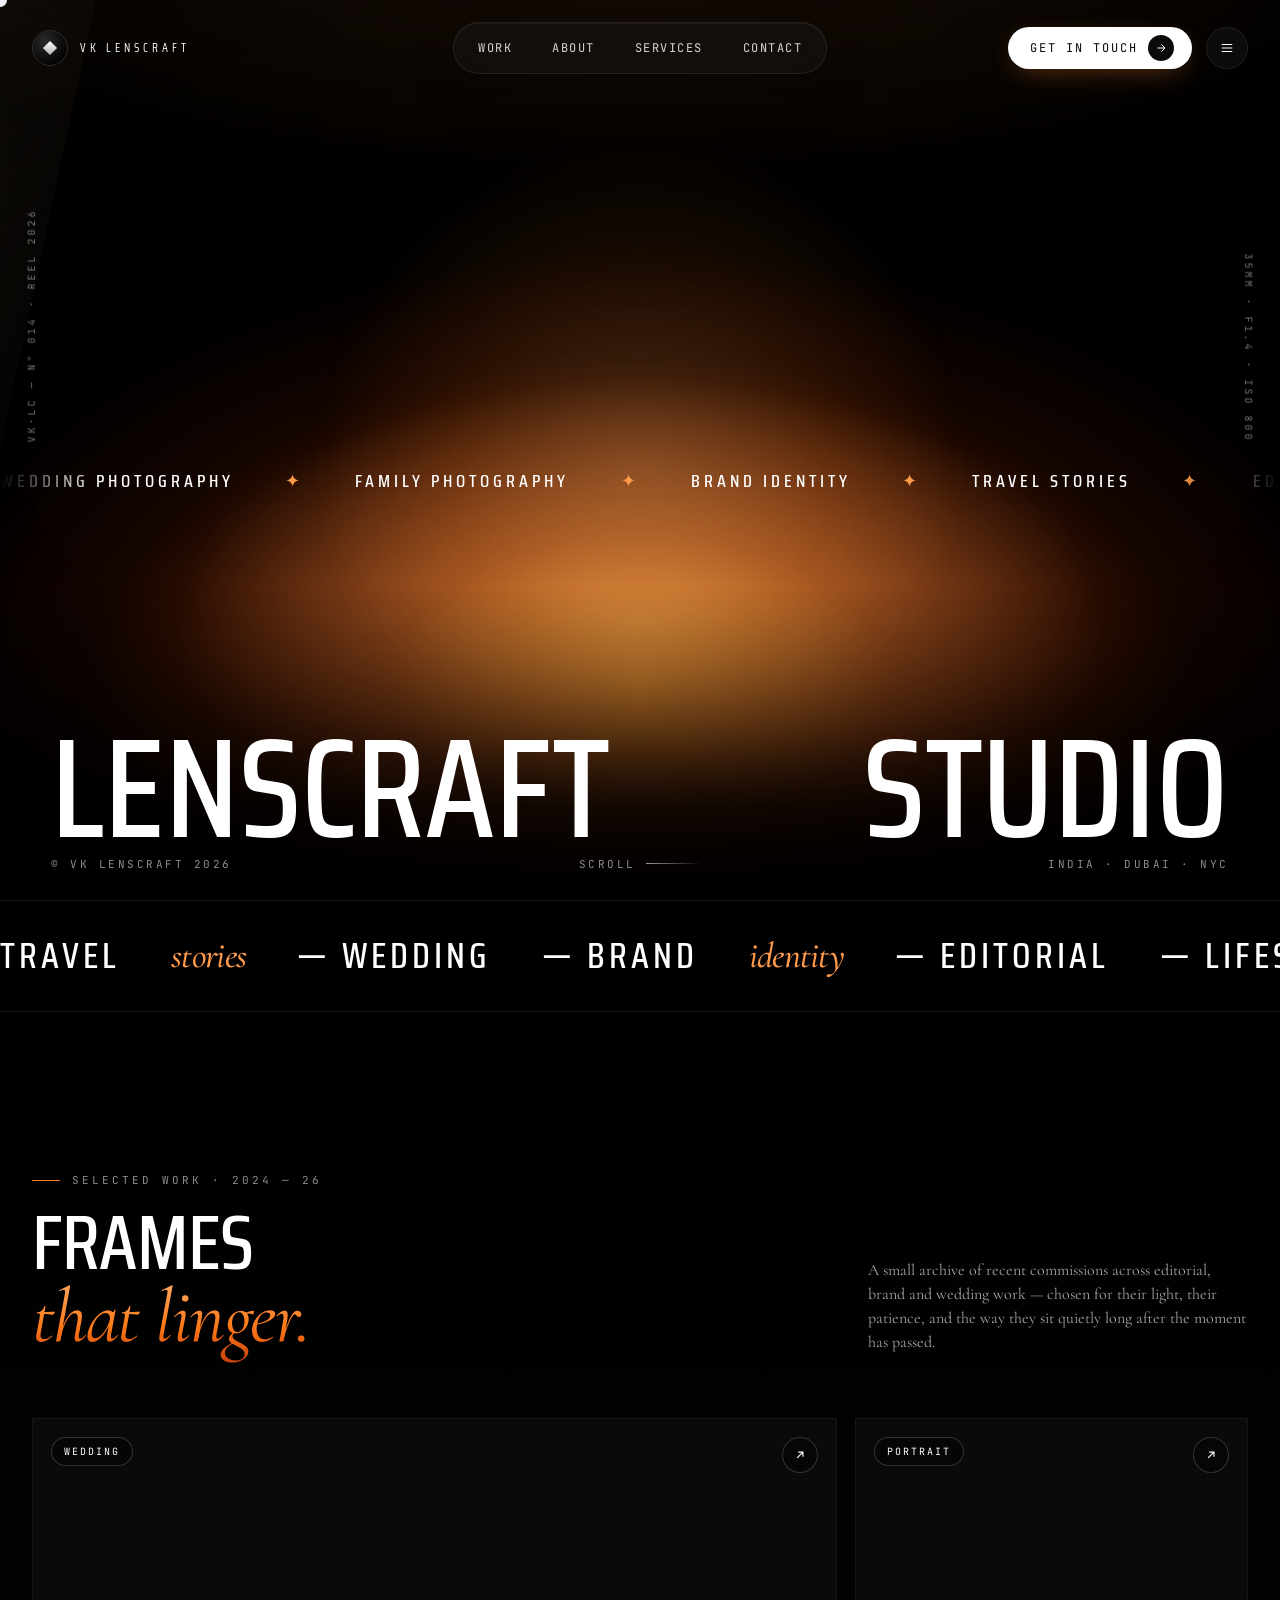
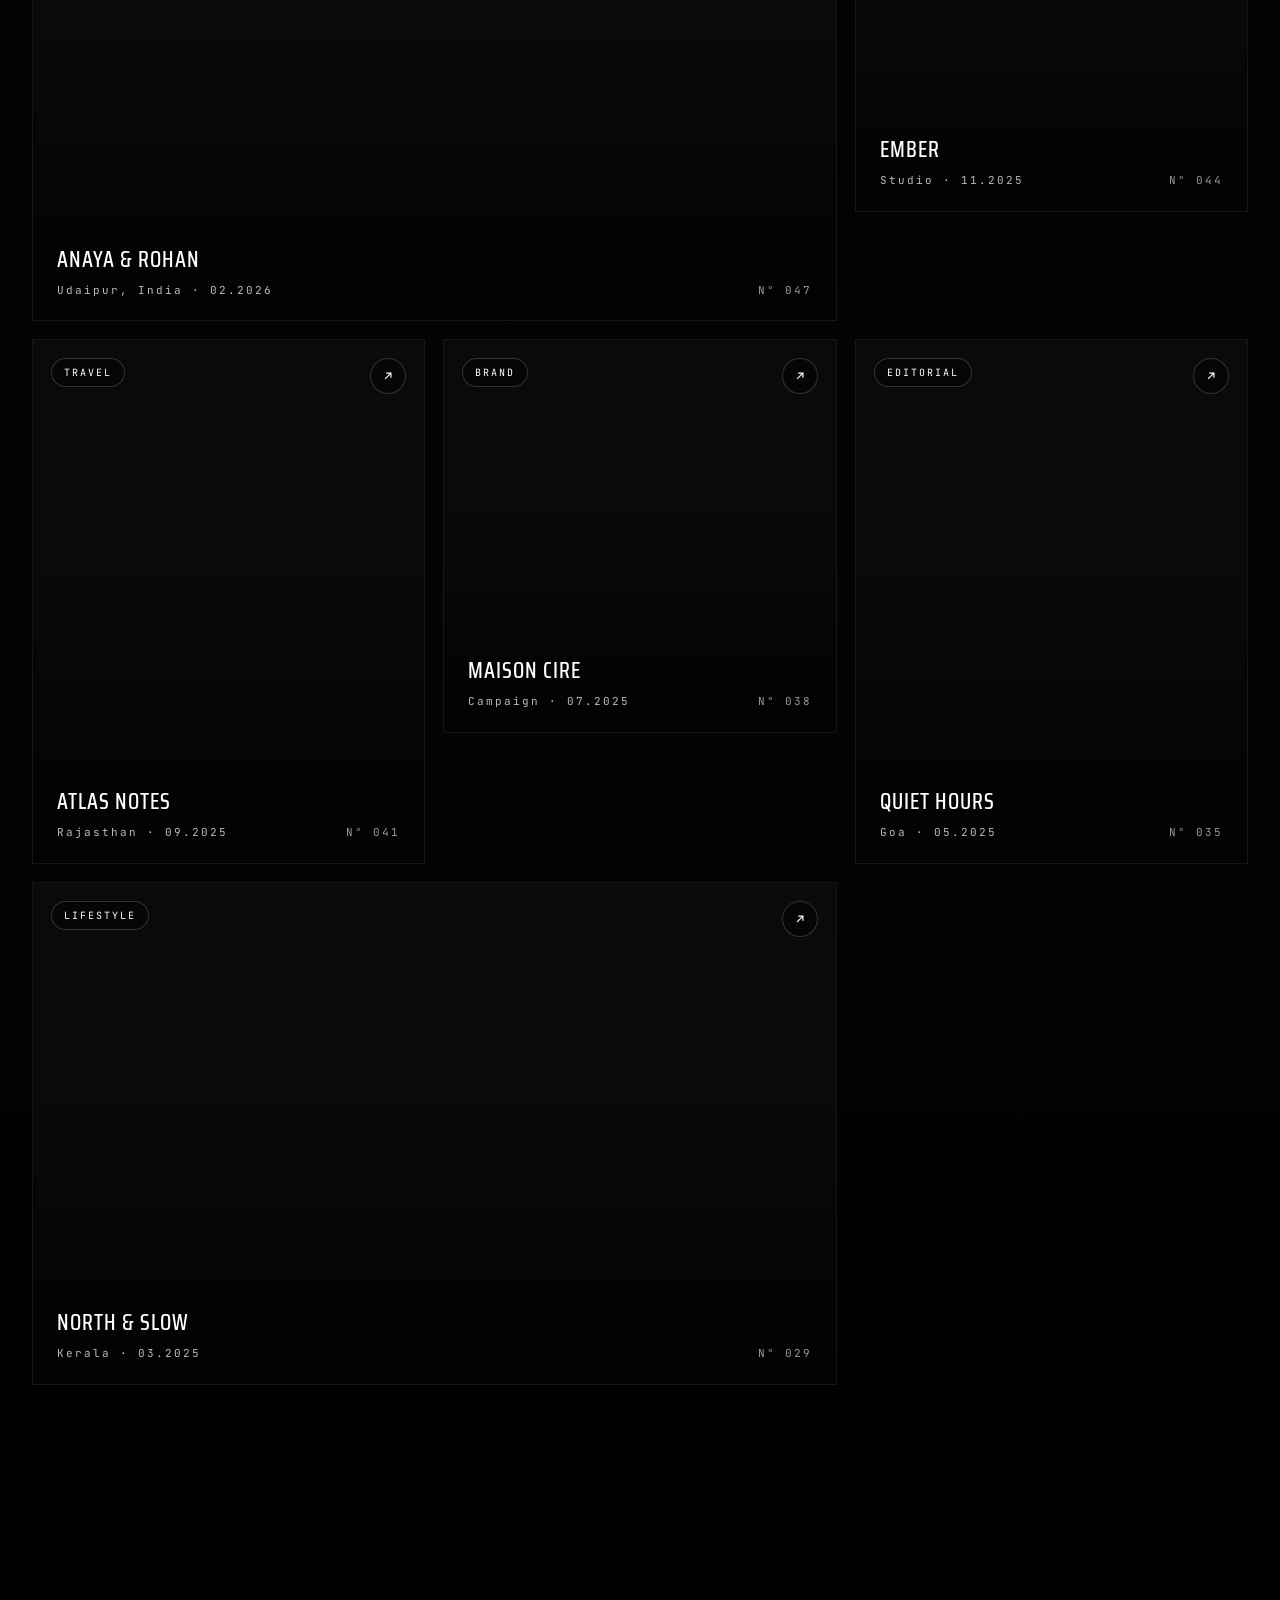
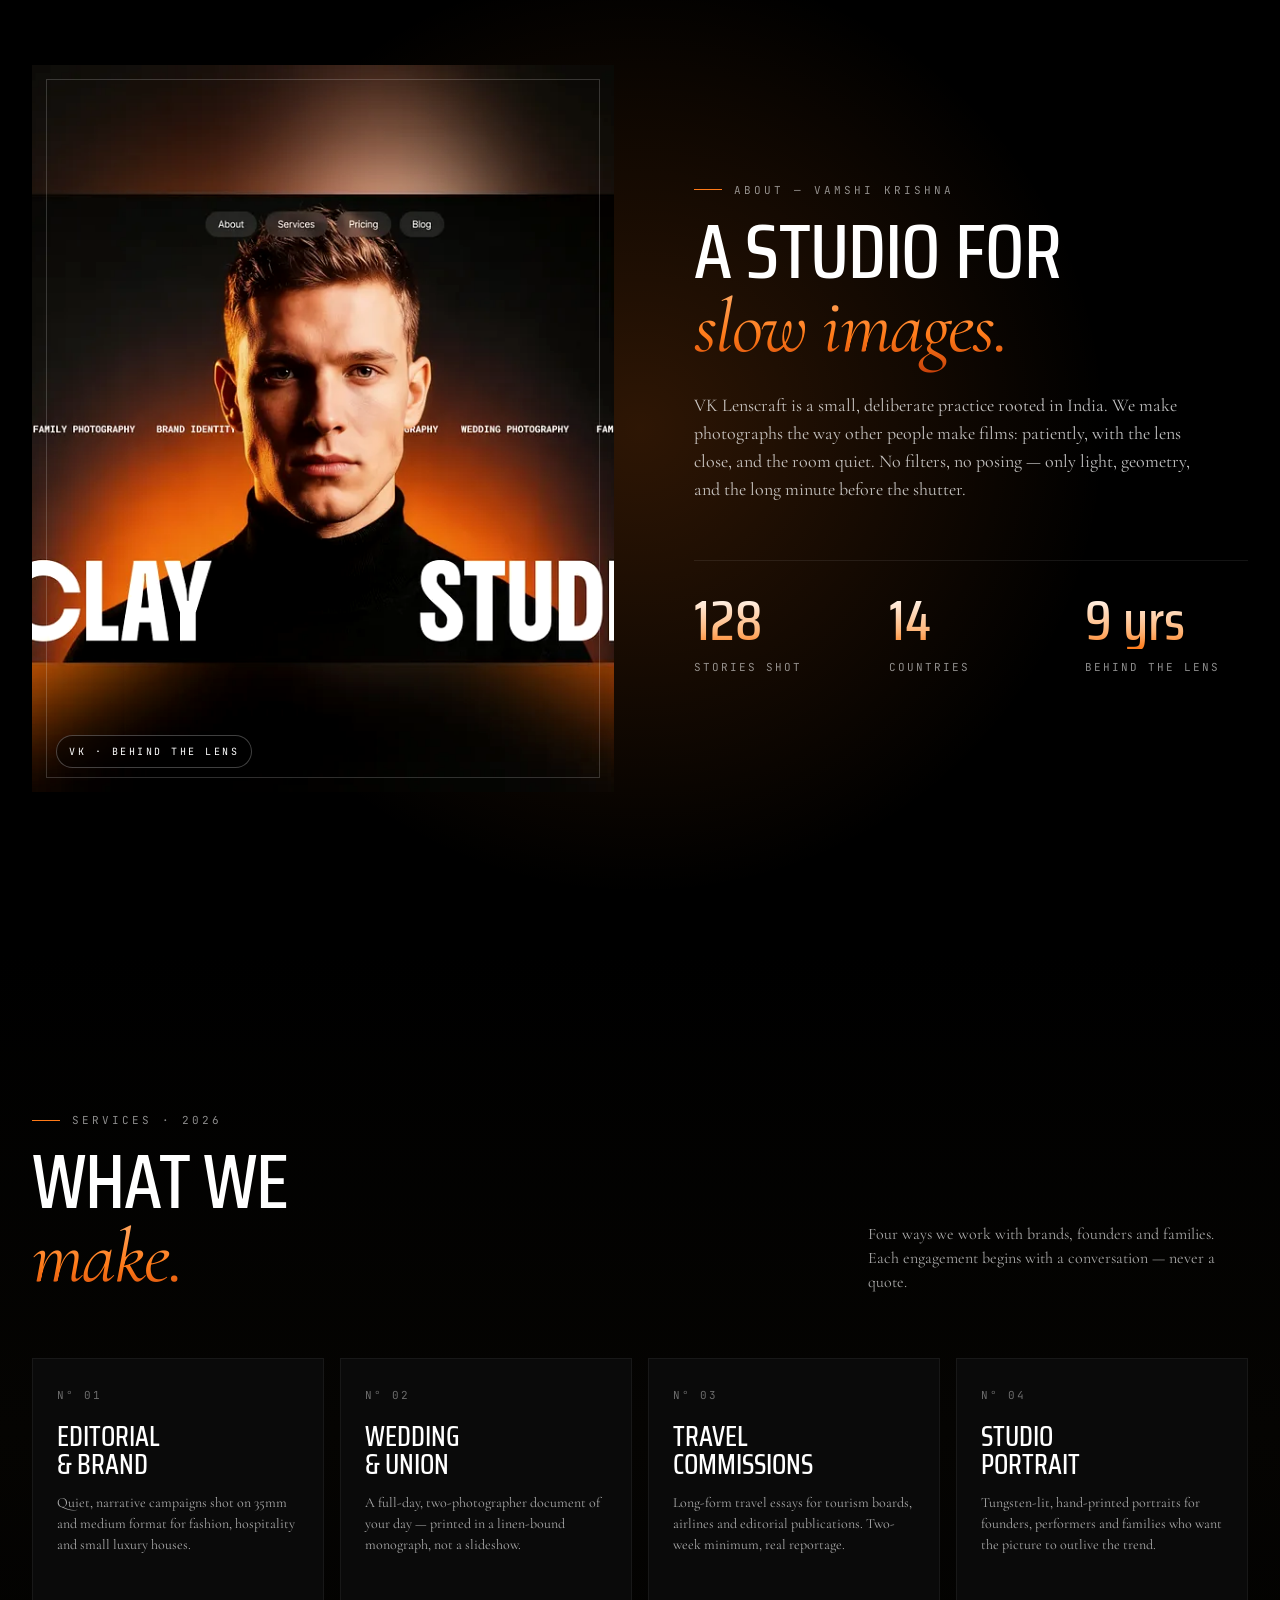
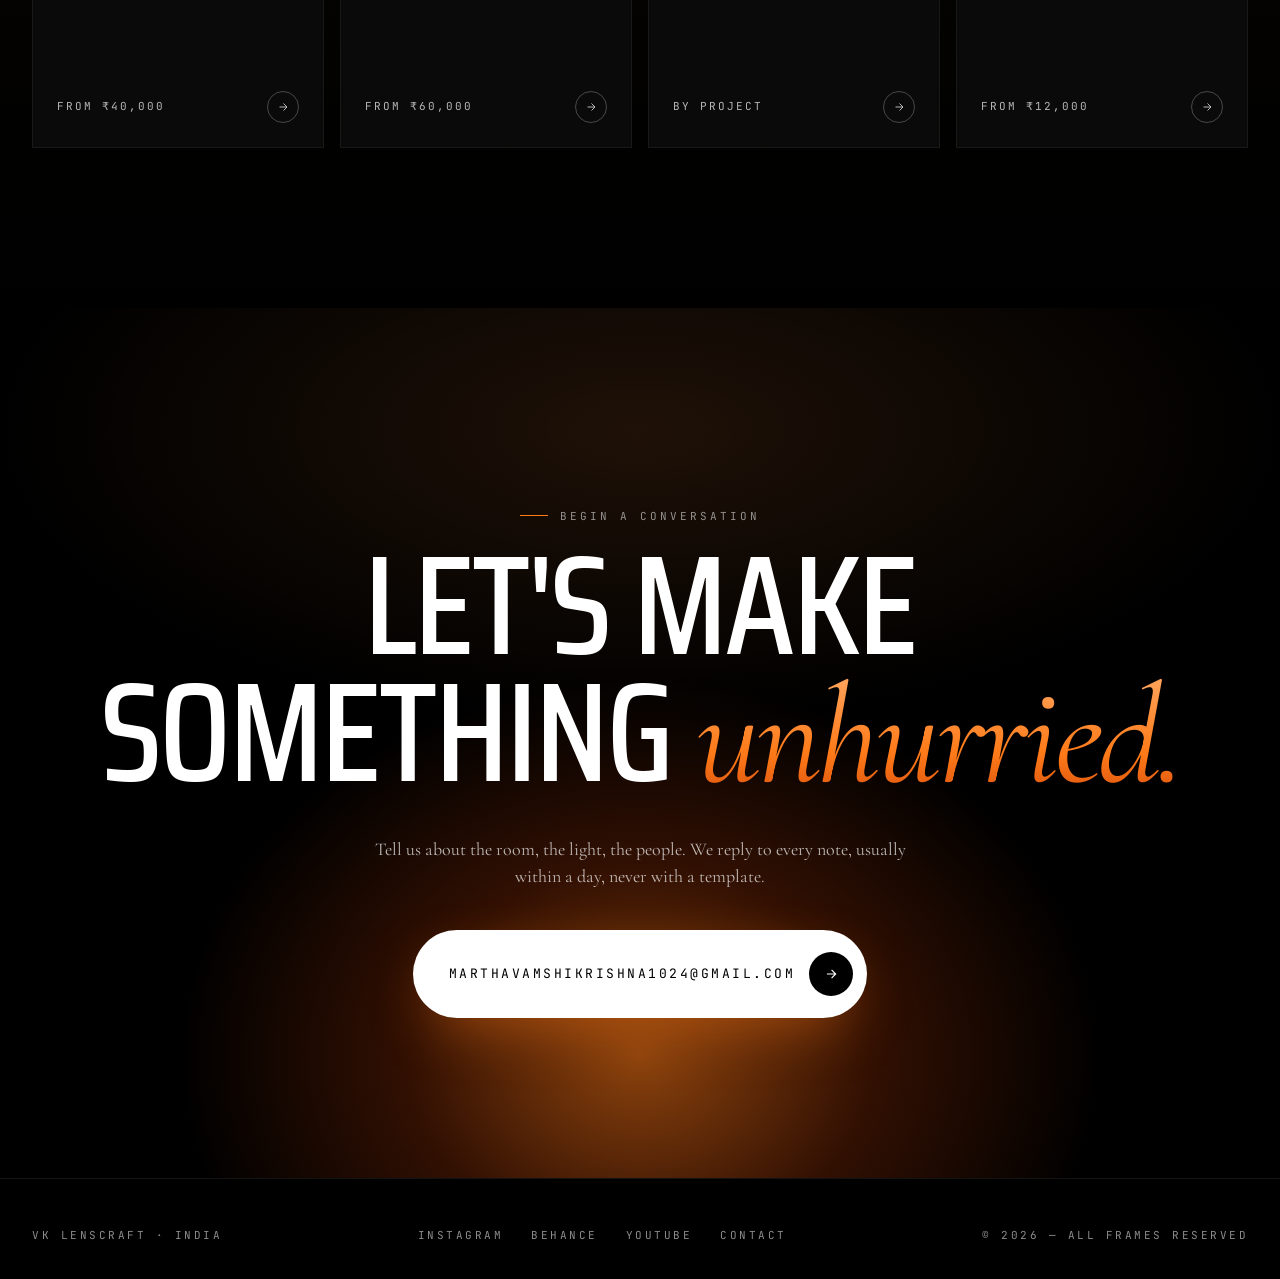
==== commit 09f79ebb: "a11y: add aria-labels to nav and menu button" ====
--- a/index.html
+++ b/index.html
@@ -664,7 +664,7 @@
     <span>VK Lenscraft</span>
   </a>
 
-  <nav class="nav-pill" id="navPill">
+  <nav class="nav-pill" id="navPill" aria-label="Main navigation">
     <span class="indicator" id="navIndicator"></span>
     <a href="#work" data-nav>Work</a>
     <a href="#about" data-nav>About</a>
@@ -679,7 +679,7 @@
         <svg width="12" height="12" viewBox="0 0 24 24" fill="none" stroke="currentColor" stroke-width="2"><path d="M5 12h14M13 5l7 7-7 7"/></svg>
       </span>
     </a>
-    <button class="menu-btn" aria-label="Menu">
+    <button class="menu-btn" aria-label="Open navigation menu" type="button">
       <svg width="14" height="14" viewBox="0 0 24 24" fill="none" stroke="currentColor" stroke-width="2"><path d="M3 6h18M3 12h18M3 18h18"/></svg>
     </button>
   </div>
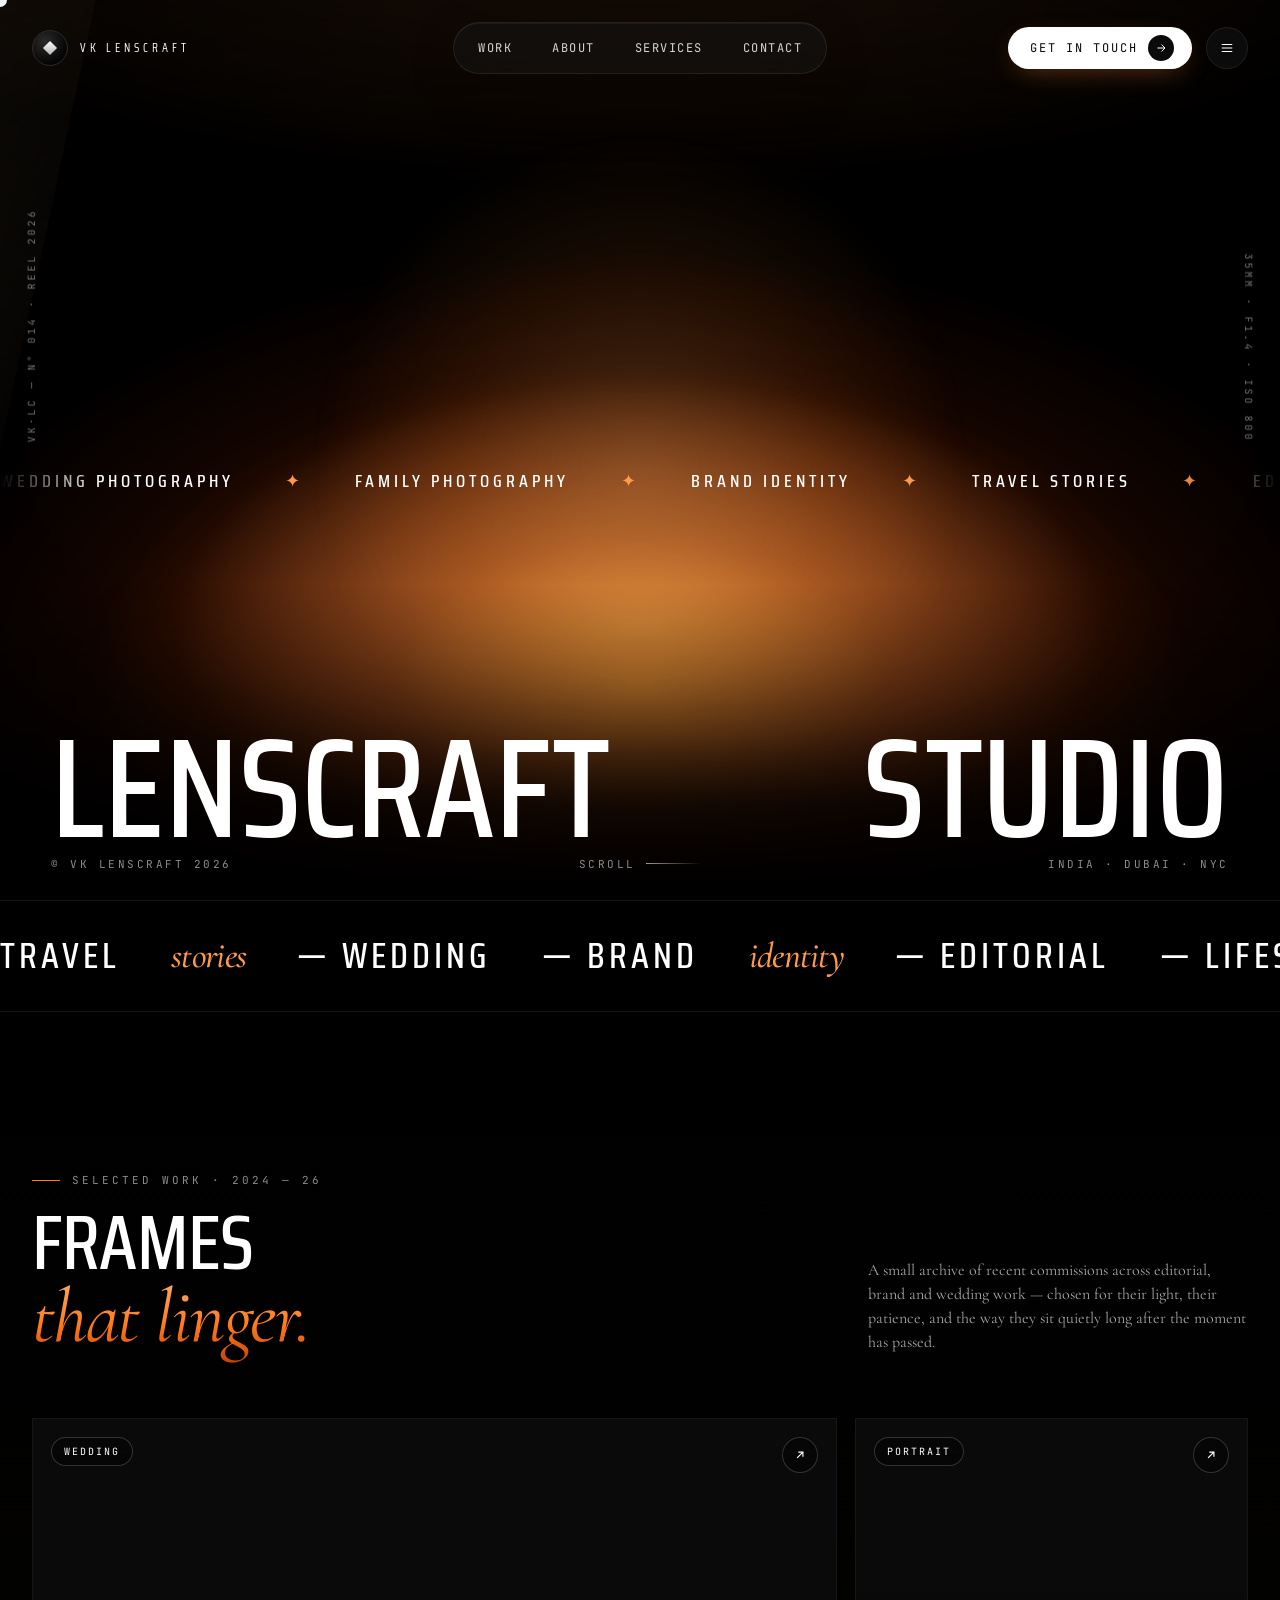
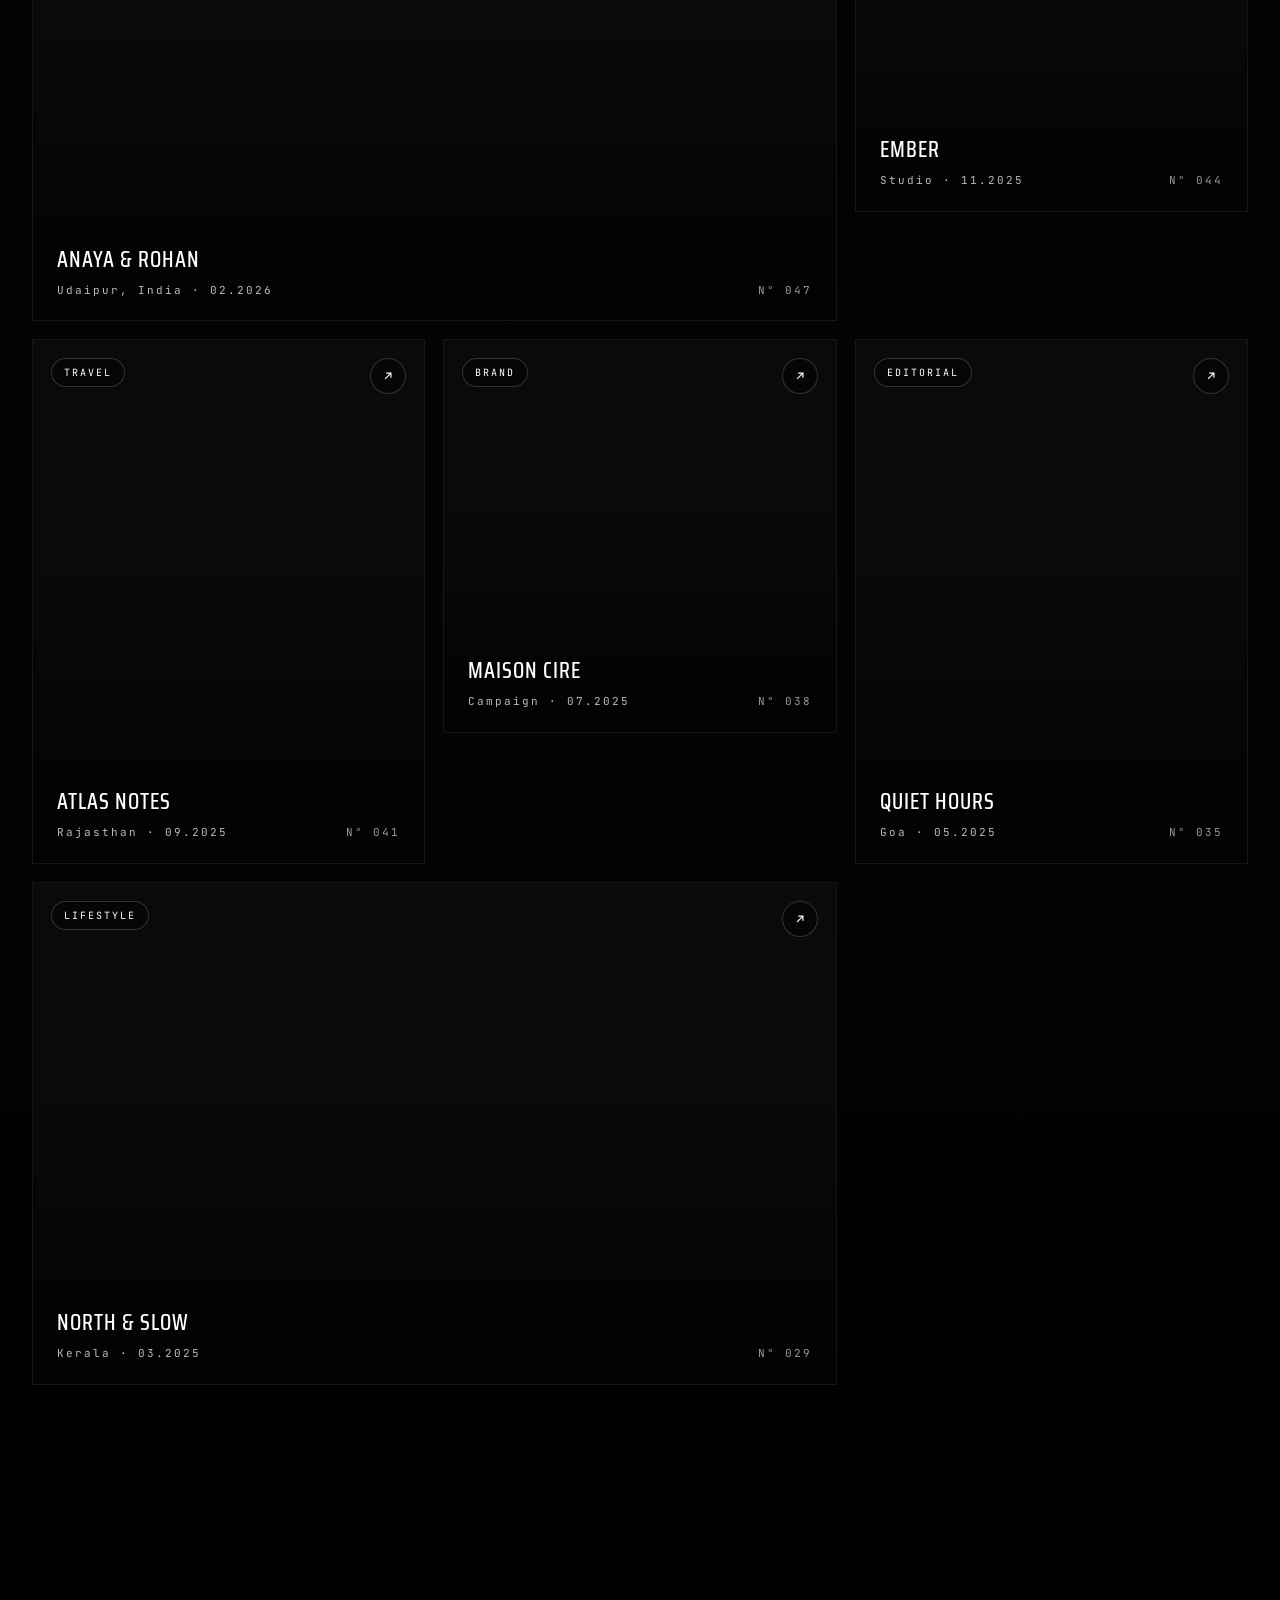
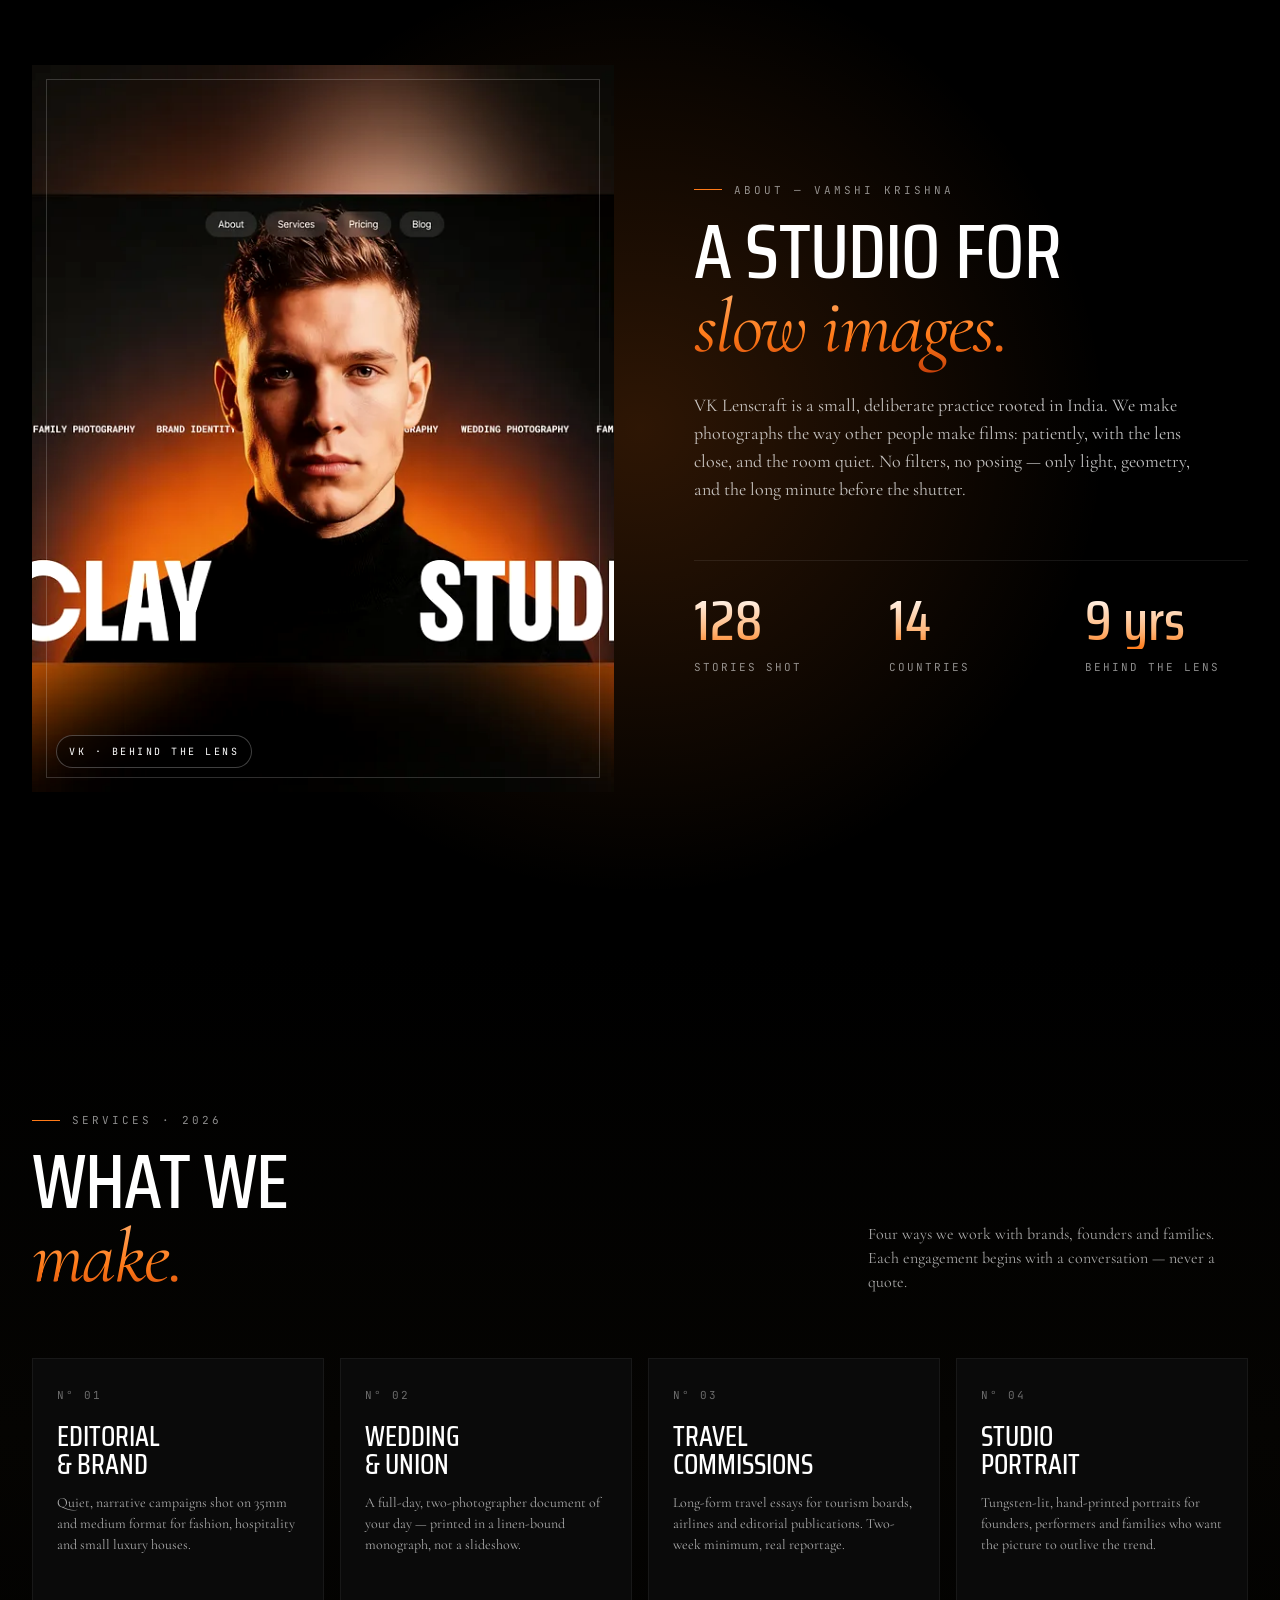
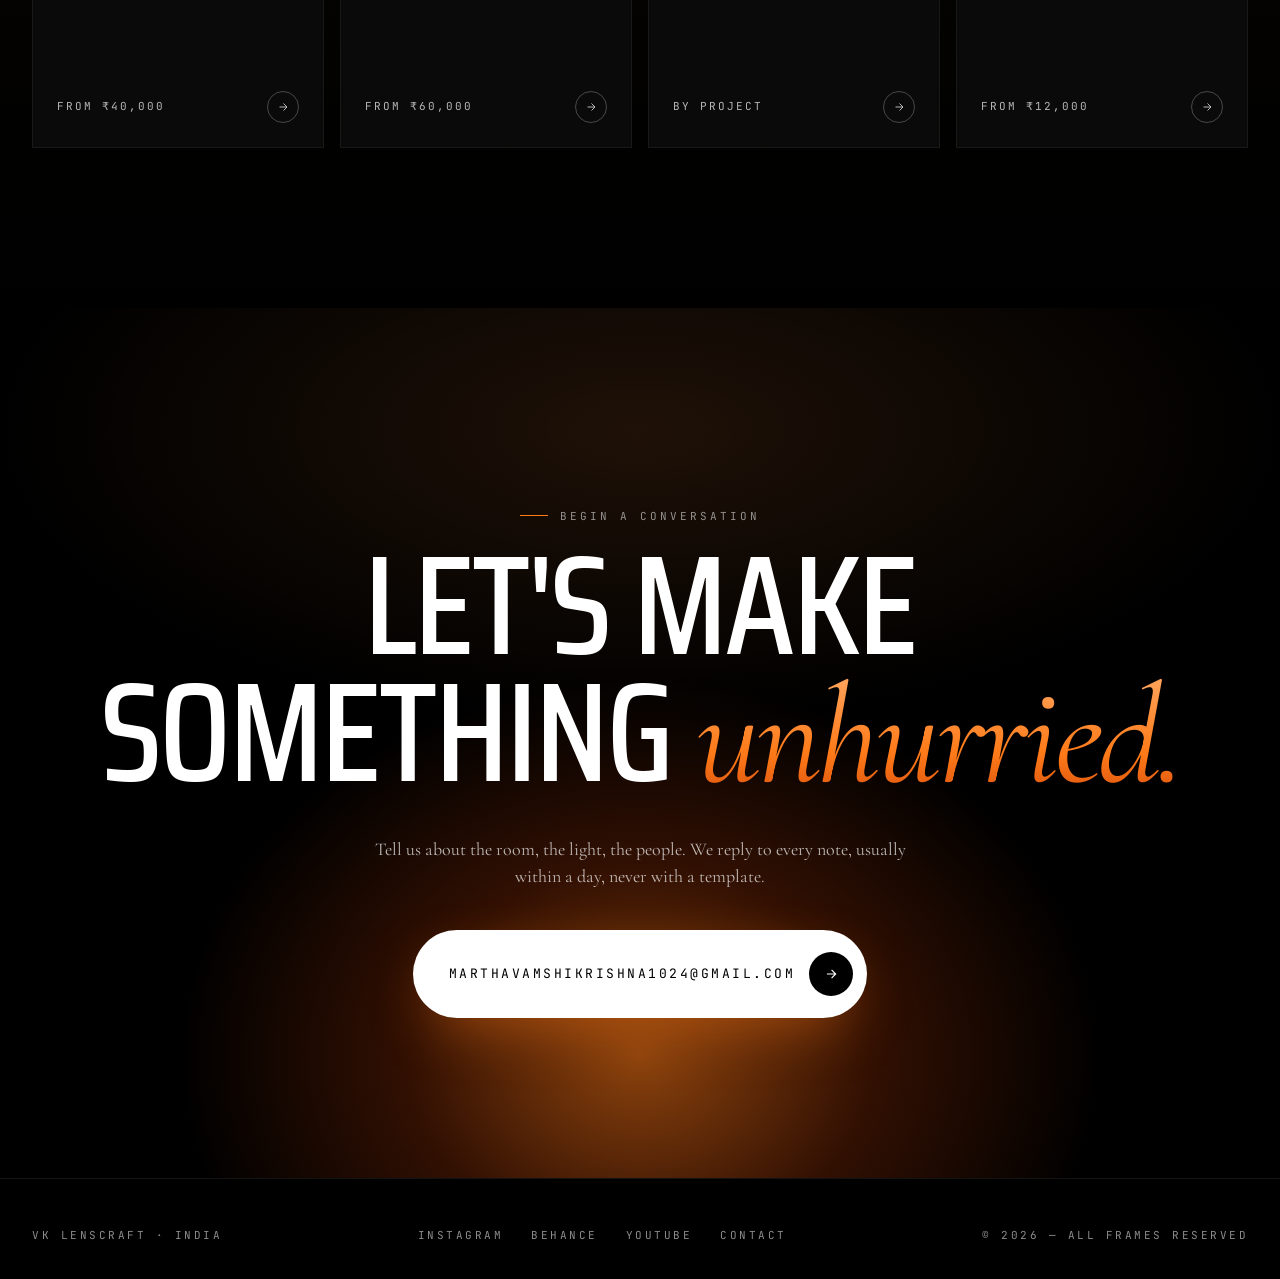
==== commit 4dfcf88e: "fix: add scroll-margin-top so anchor links clear the fixed nav" ====
--- a/index.html
+++ b/index.html
@@ -329,7 +329,7 @@
   }
 
   /* ========== Sections common ========== */
-  section{ position: relative; }
+  section{ position: relative; scroll-margin-top: 80px; }
   .container{ max-width: 1280px; margin: 0 auto; padding: 0 32px; }
   .reveal{ opacity:0; transform: translateY(40px); transition: opacity .9s cubic-bezier(.22,.61,.36,1), transform .9s cubic-bezier(.22,.61,.36,1); }
   .reveal.in{ opacity:1; transform:none; }
--- a/ds/colors_and_type.css
+++ b/ds/colors_and_type.css
@@ -187,6 +187,10 @@
    Semantic resets — apply to a page that imports this stylesheet.
    ============================================================ */
 
+html {
+  scroll-behavior: smooth;
+}
+
 html, body {
   background: var(--bg-canvas);
   color: var(--bg-on-dark);
@@ -196,6 +200,11 @@
   margin: 0;
   -webkit-font-smoothing: antialiased;
   -moz-osx-font-smoothing: grayscale;
+}
+
+:focus-visible {
+  outline: 2px solid var(--bg-on-dark);
+  outline-offset: 3px;
 }
 
 h1, .h1 {
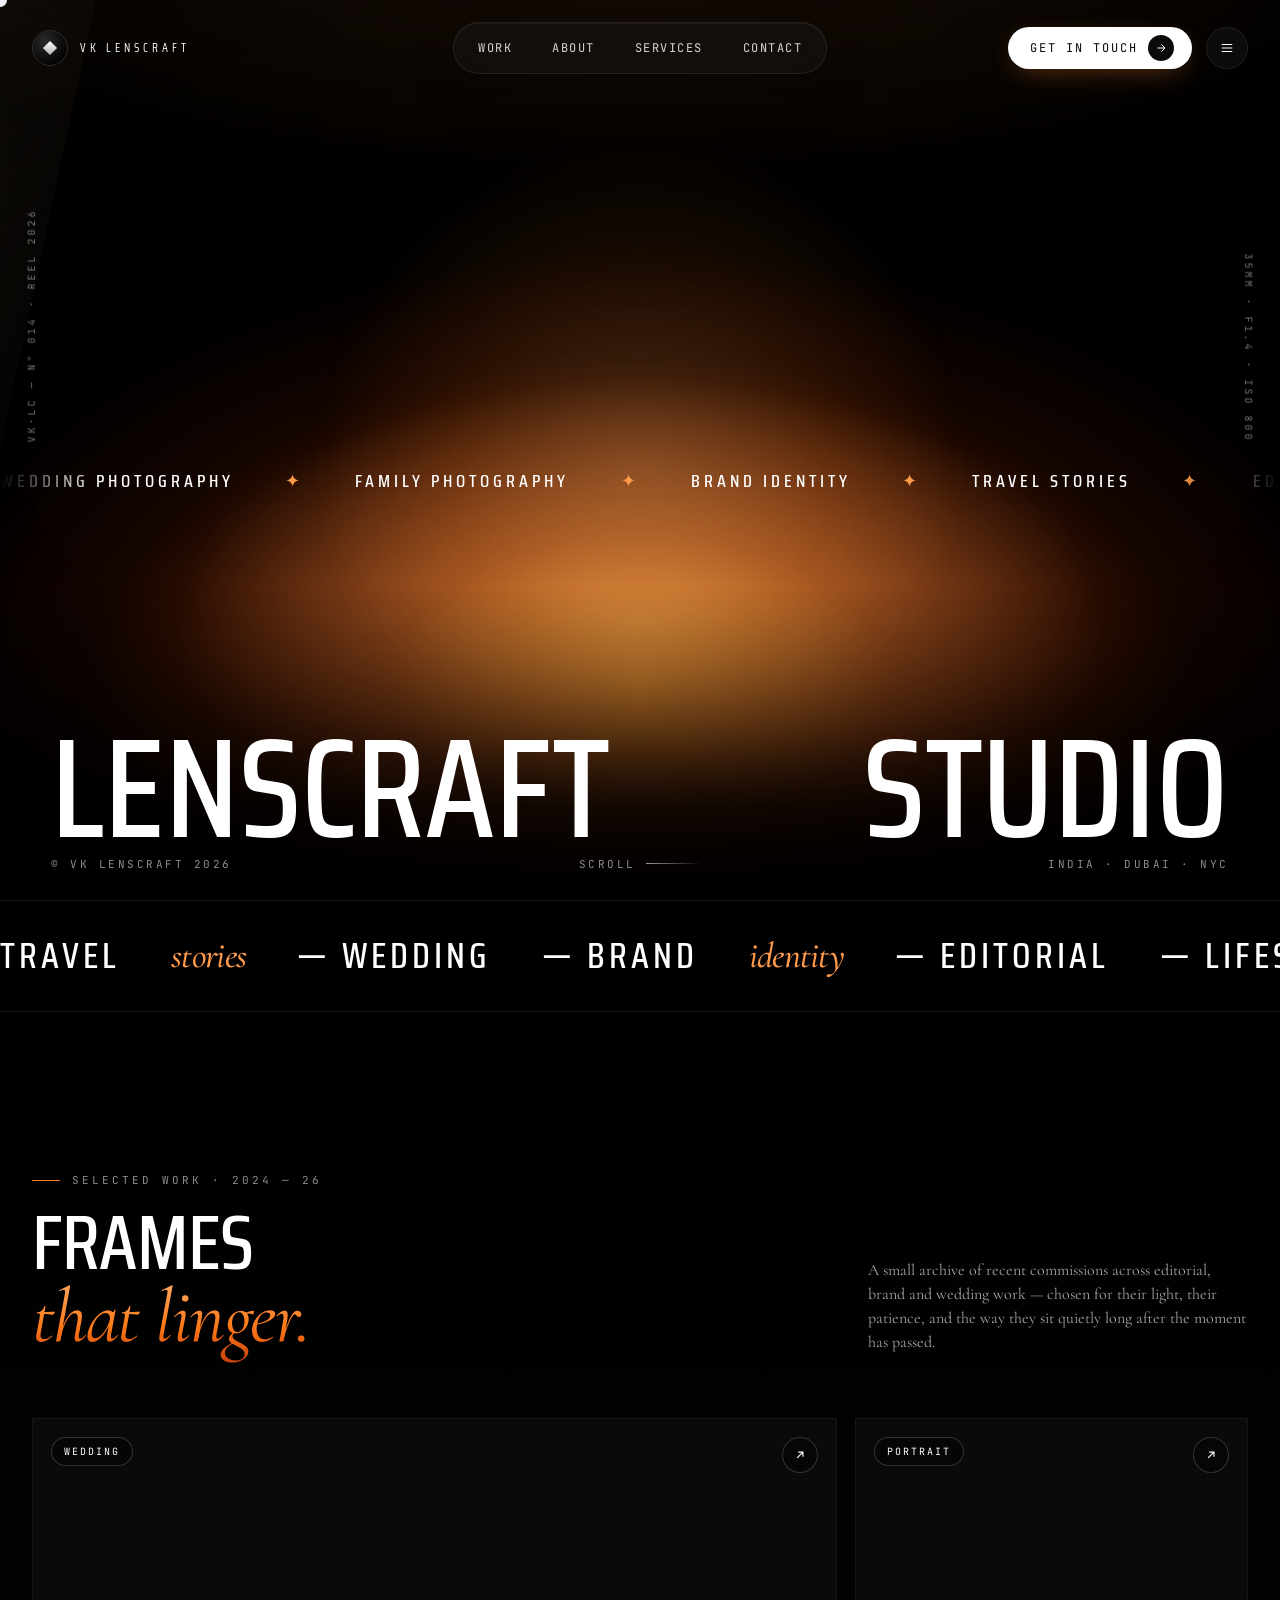
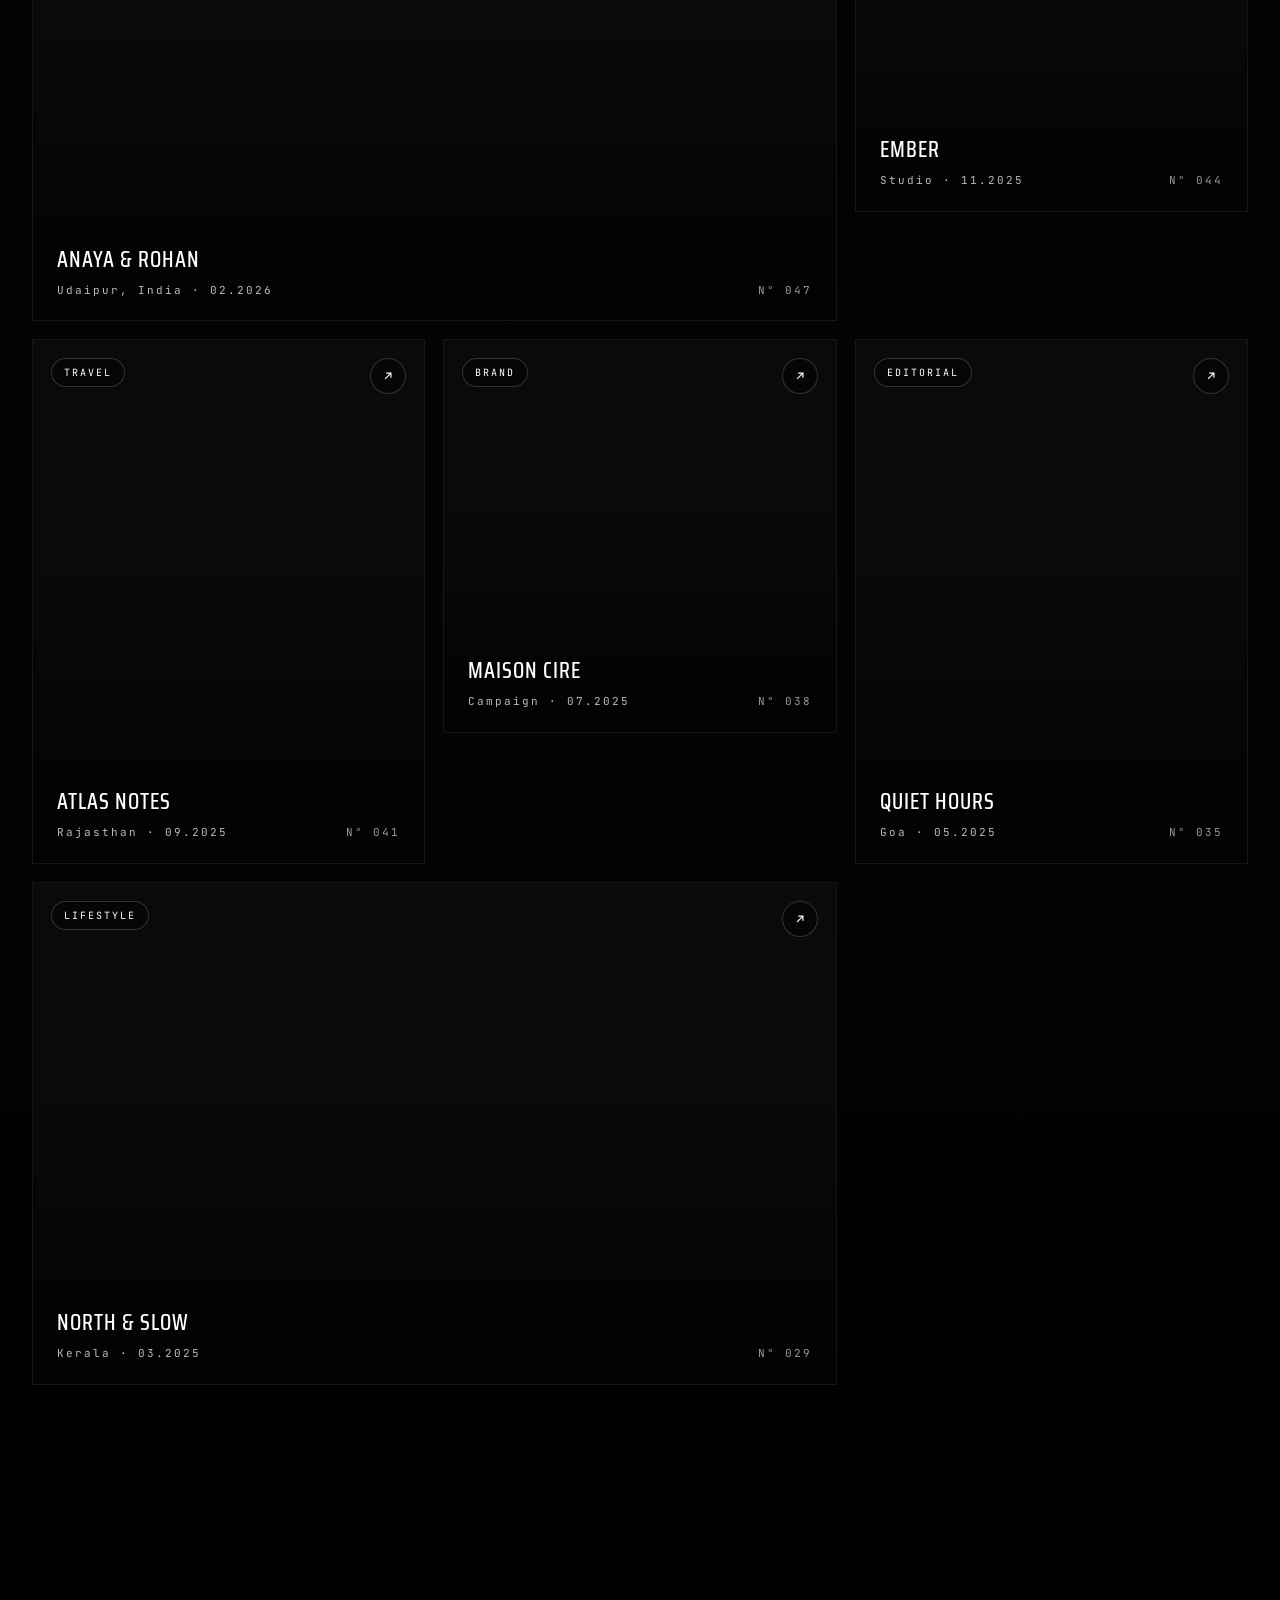
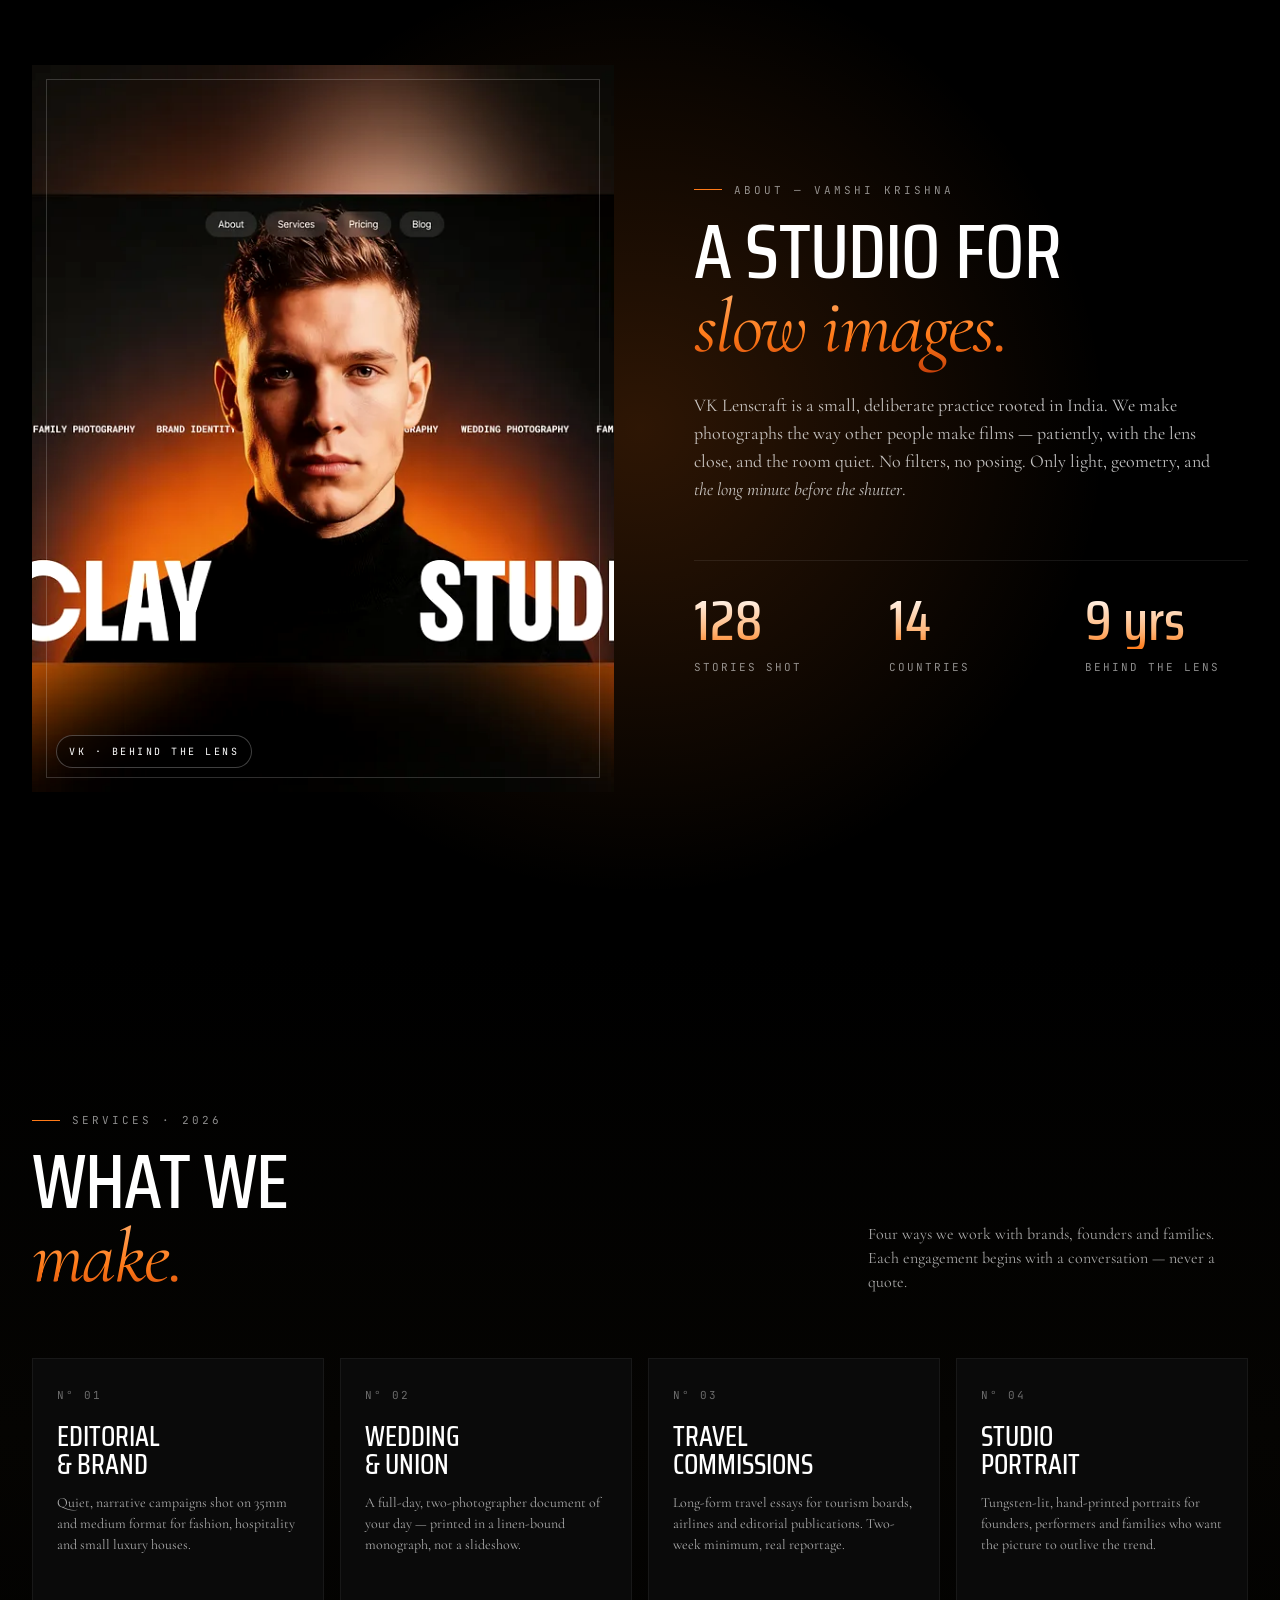
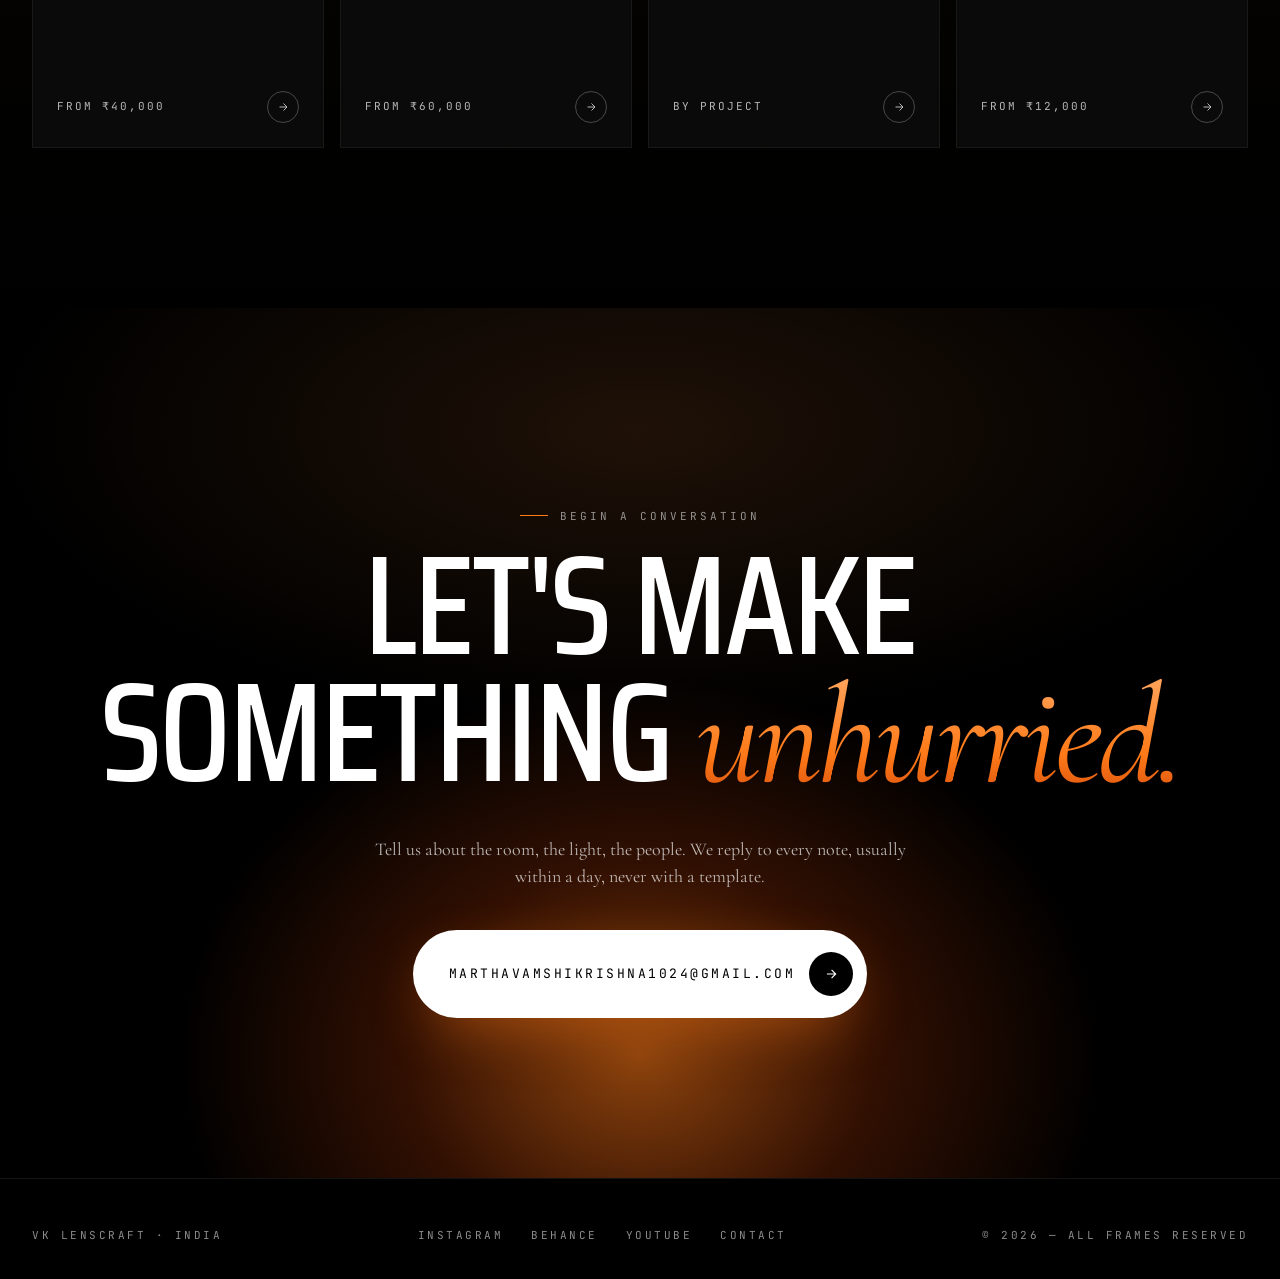
==== commit fd7963eb: "copy: refine about section prose with em emphasis" ====
--- a/index.html
+++ b/index.html
@@ -873,7 +873,7 @@
       <div class="about-copy reveal">
         <div class="eyebrow">About — Vamshi Krishna</div>
         <h2 class="h-display">A studio for<br/><span class="em">slow images.</span></h2>
-        <p>VK Lenscraft is a small, deliberate practice rooted in India. We make photographs the way other people make films: patiently, with the lens close, and the room quiet. No filters, no posing — only light, geometry, and the long minute before the shutter.</p>
+        <p>VK Lenscraft is a small, deliberate practice rooted in India. We make photographs the way other people make films — patiently, with the lens close, and the room quiet. No filters, no posing. Only light, geometry, and <em>the long minute before the shutter</em>.</p>
         <div class="stats">
           <div class="stat"><div class="n">128</div><div class="l">Stories shot</div></div>
           <div class="stat"><div class="n">14</div><div class="l">Countries</div></div>
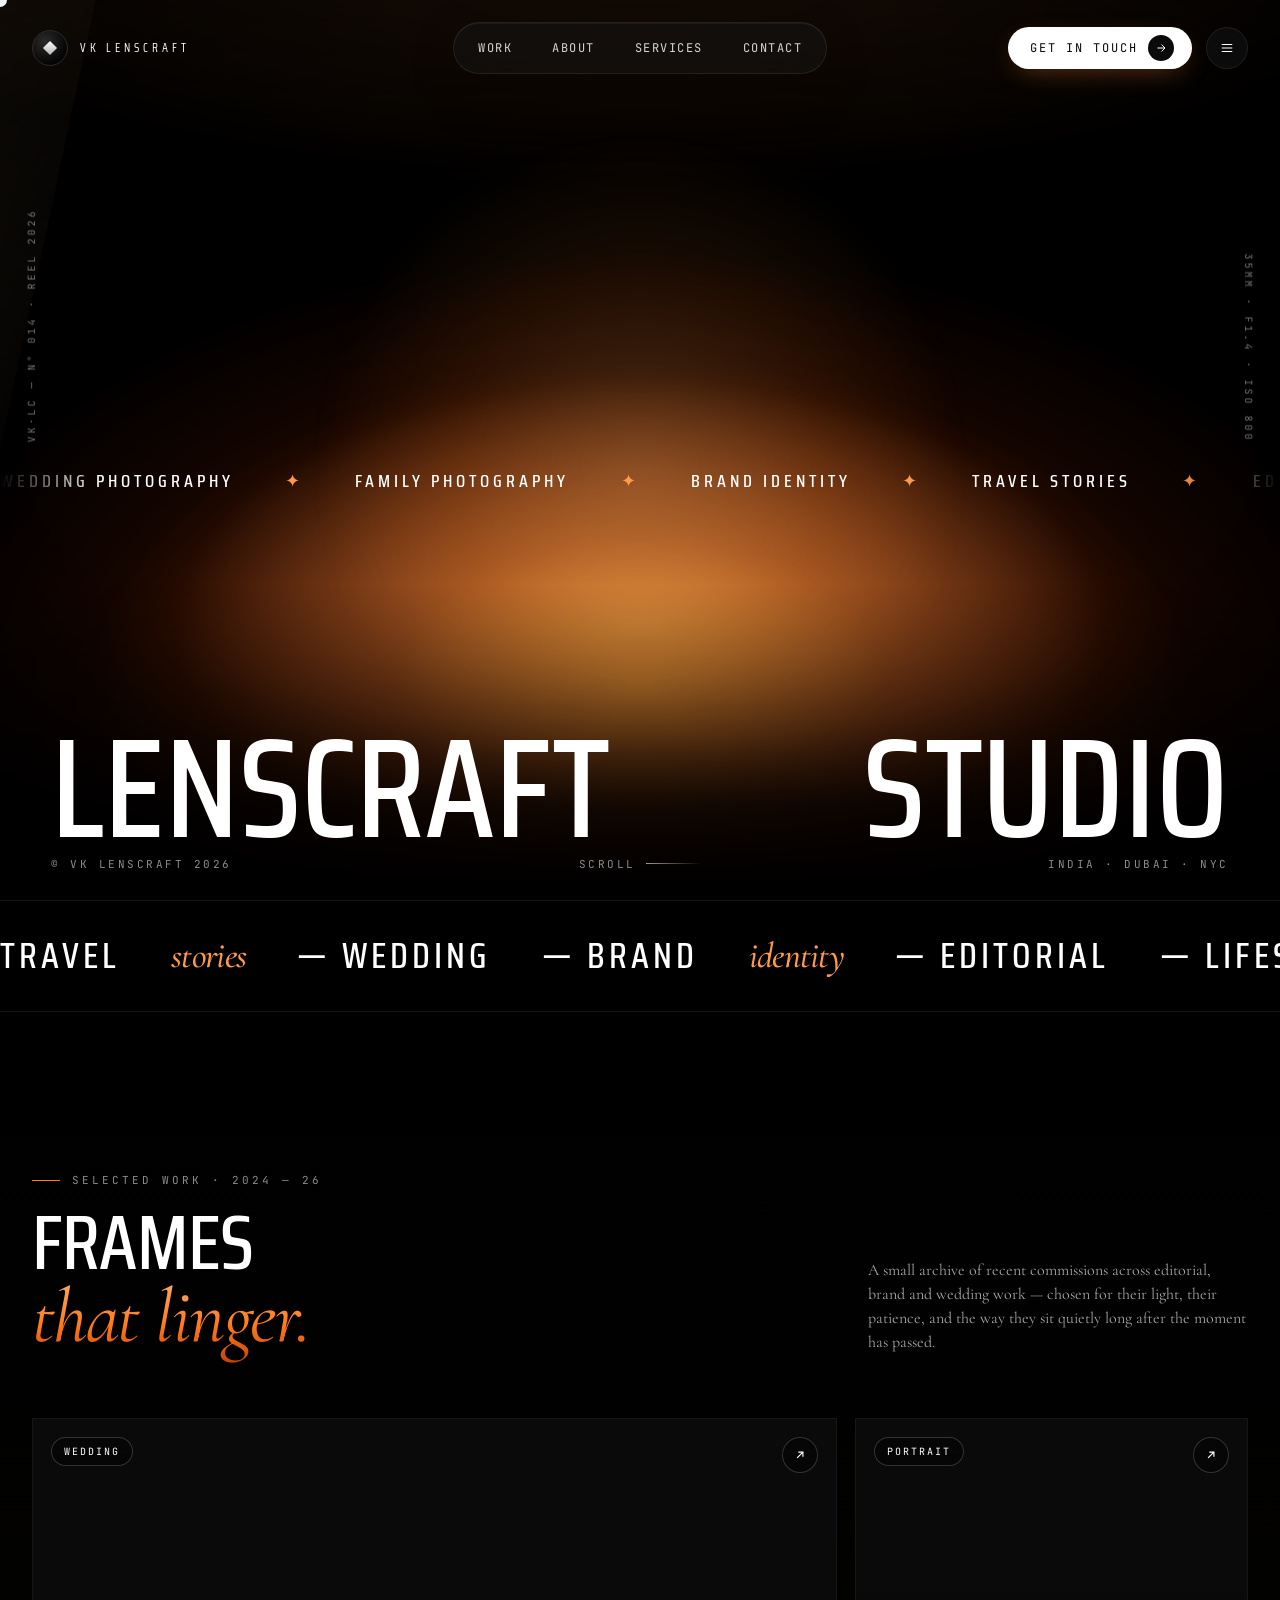
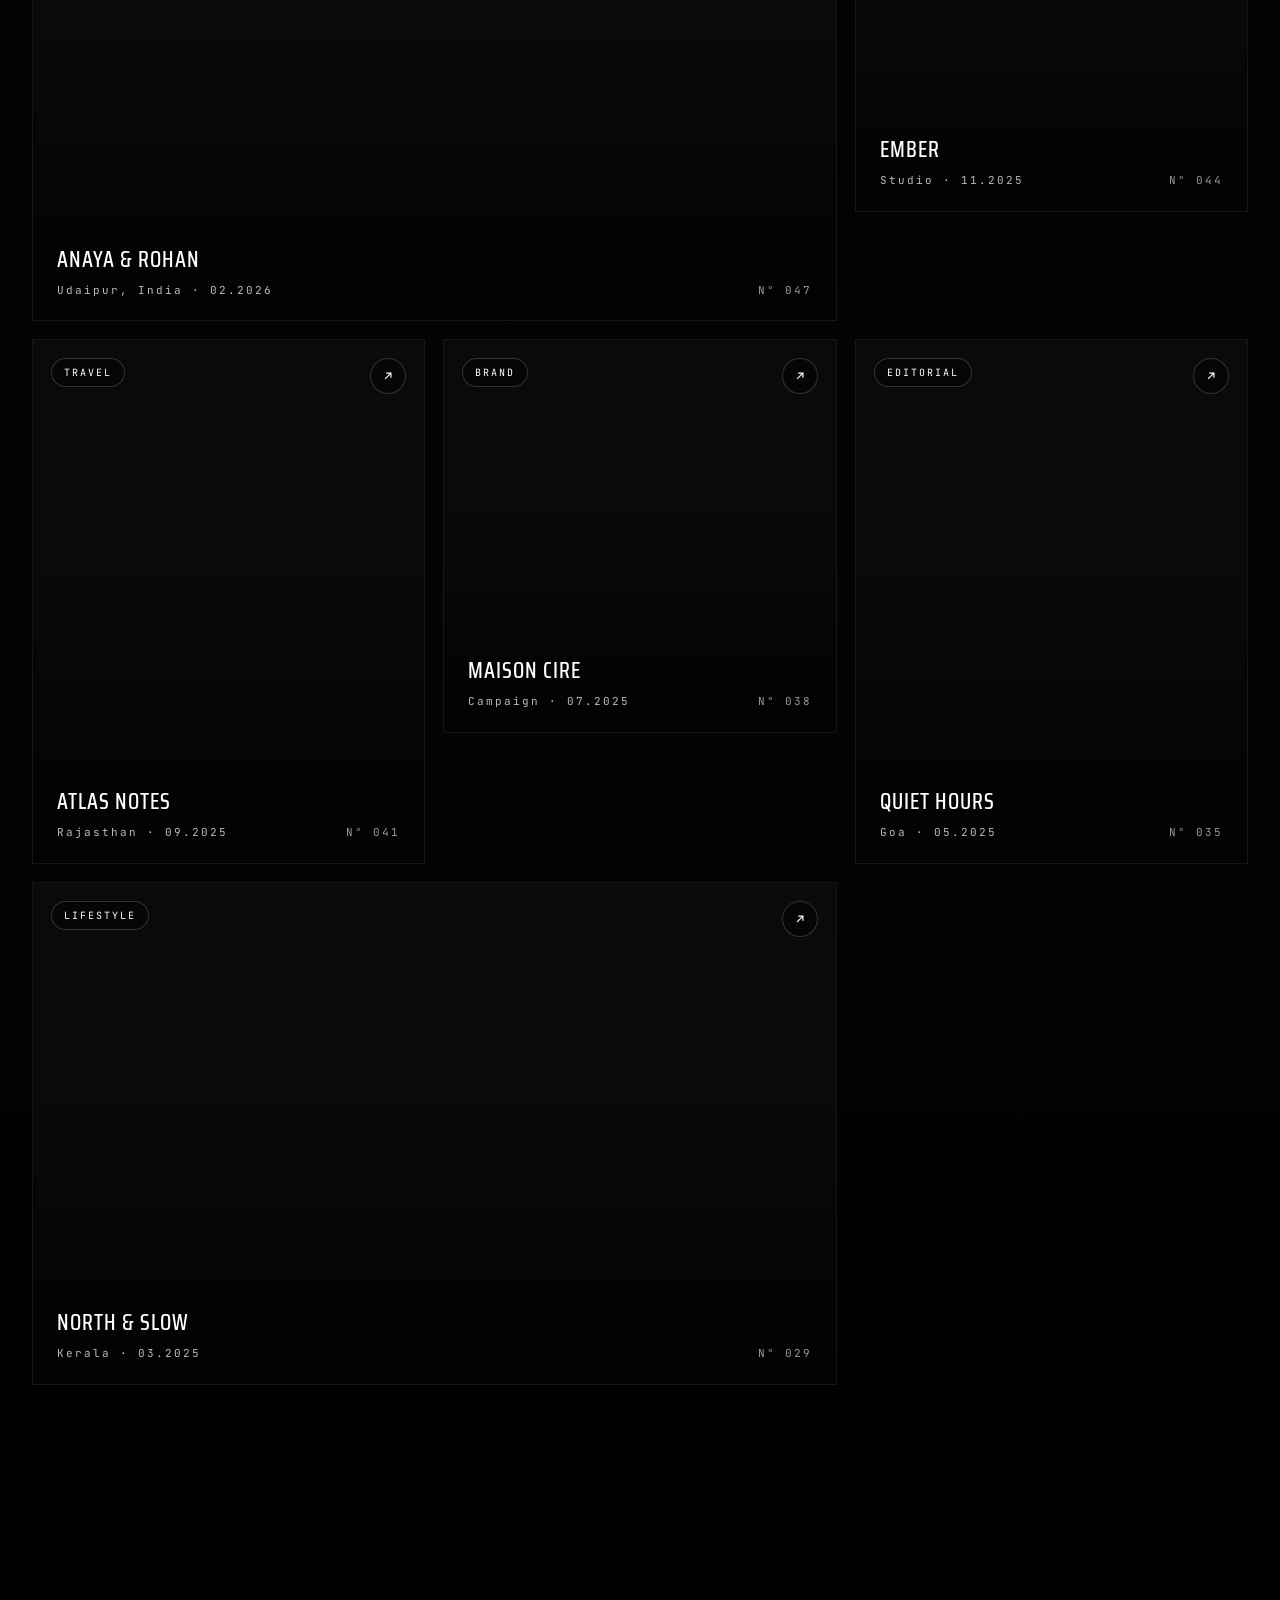
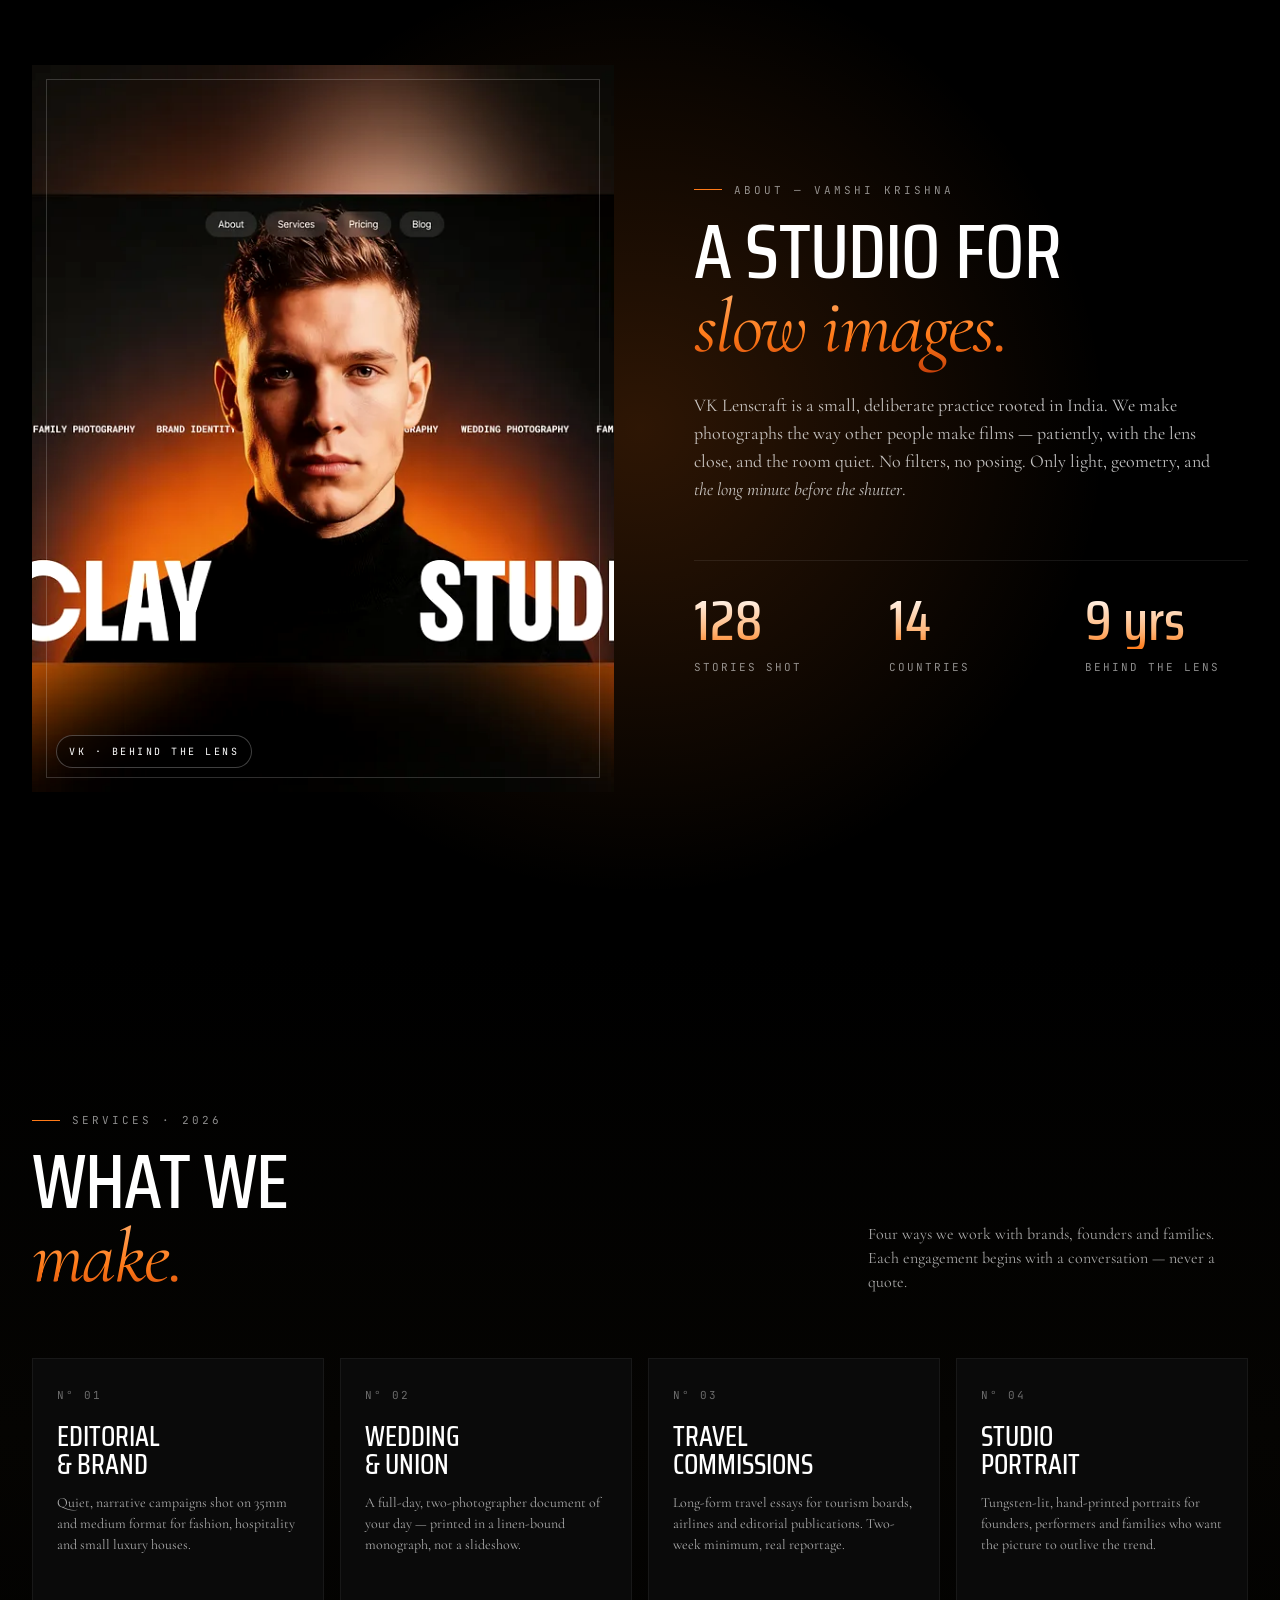
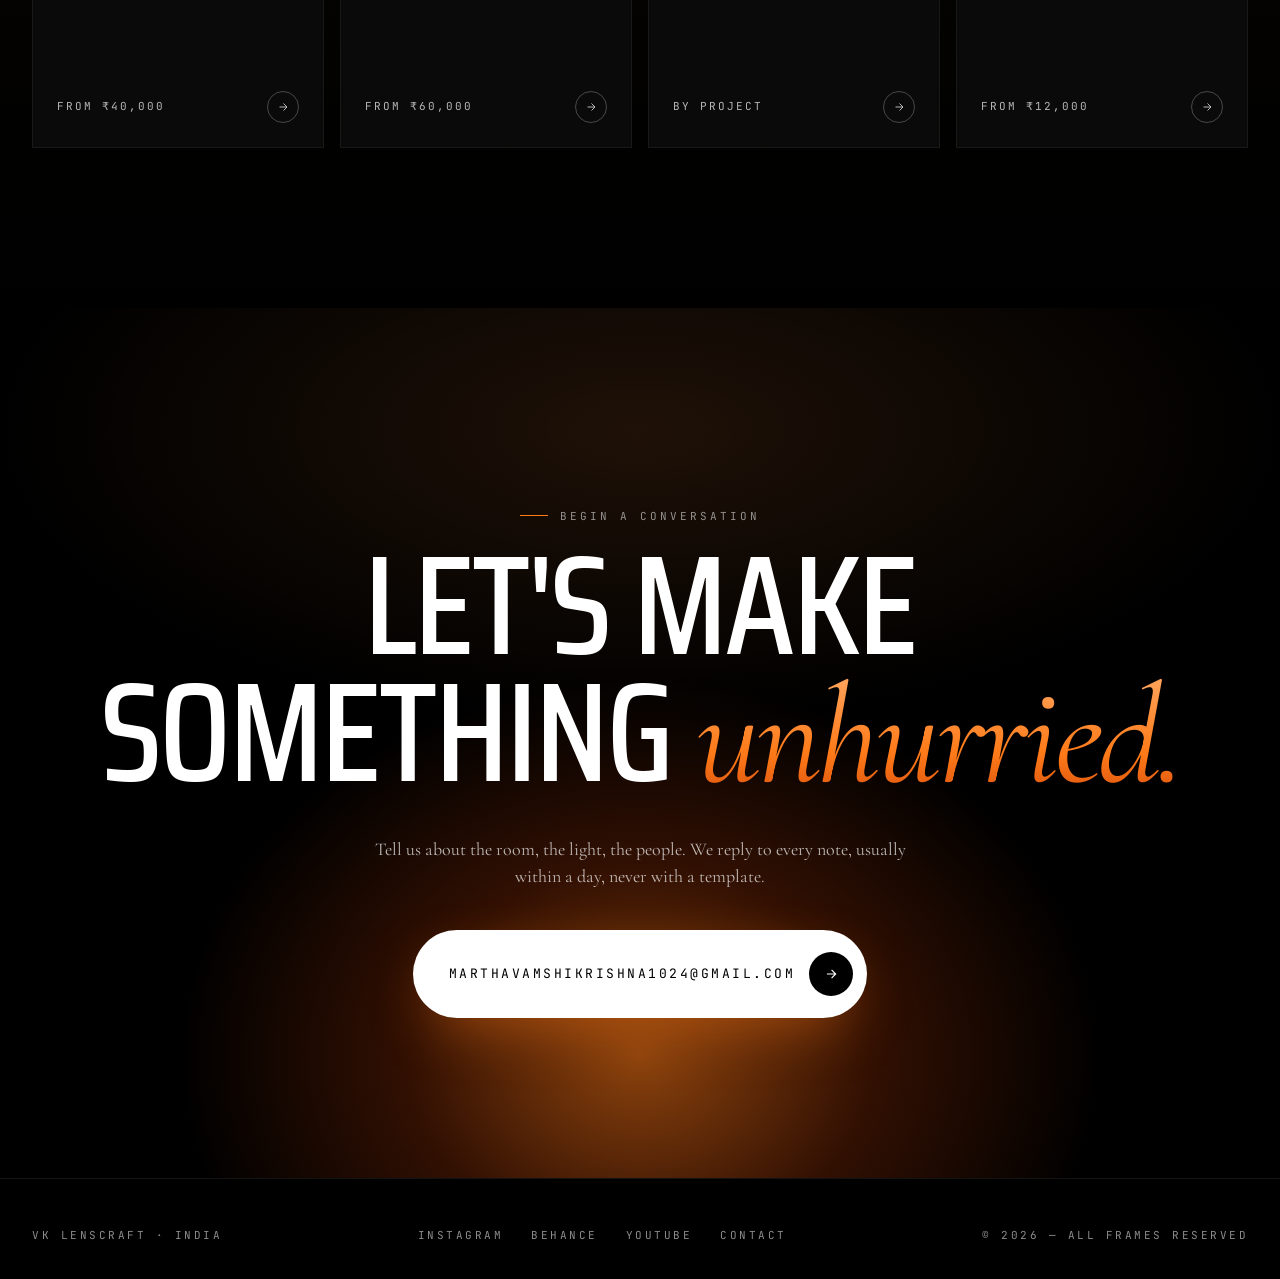
==== commit a1f00b54: "a11y: add aria-labels to footer social links" ====
--- a/index.html
+++ b/index.html
@@ -951,10 +951,10 @@
 <footer>
   <div>VK Lenscraft · India</div>
   <div class="links">
-    <a href="#">Instagram</a>
-    <a href="#">Behance</a>
-    <a href="#">YouTube</a>
-    <a href="#">Contact</a>
+    <a href="#" aria-label="Instagram">Instagram</a>
+    <a href="#" aria-label="Behance">Behance</a>
+    <a href="#" aria-label="YouTube">YouTube</a>
+    <a href="#contact" aria-label="Contact">Contact</a>
   </div>
   <div>© 2026 — All frames reserved</div>
 </footer>
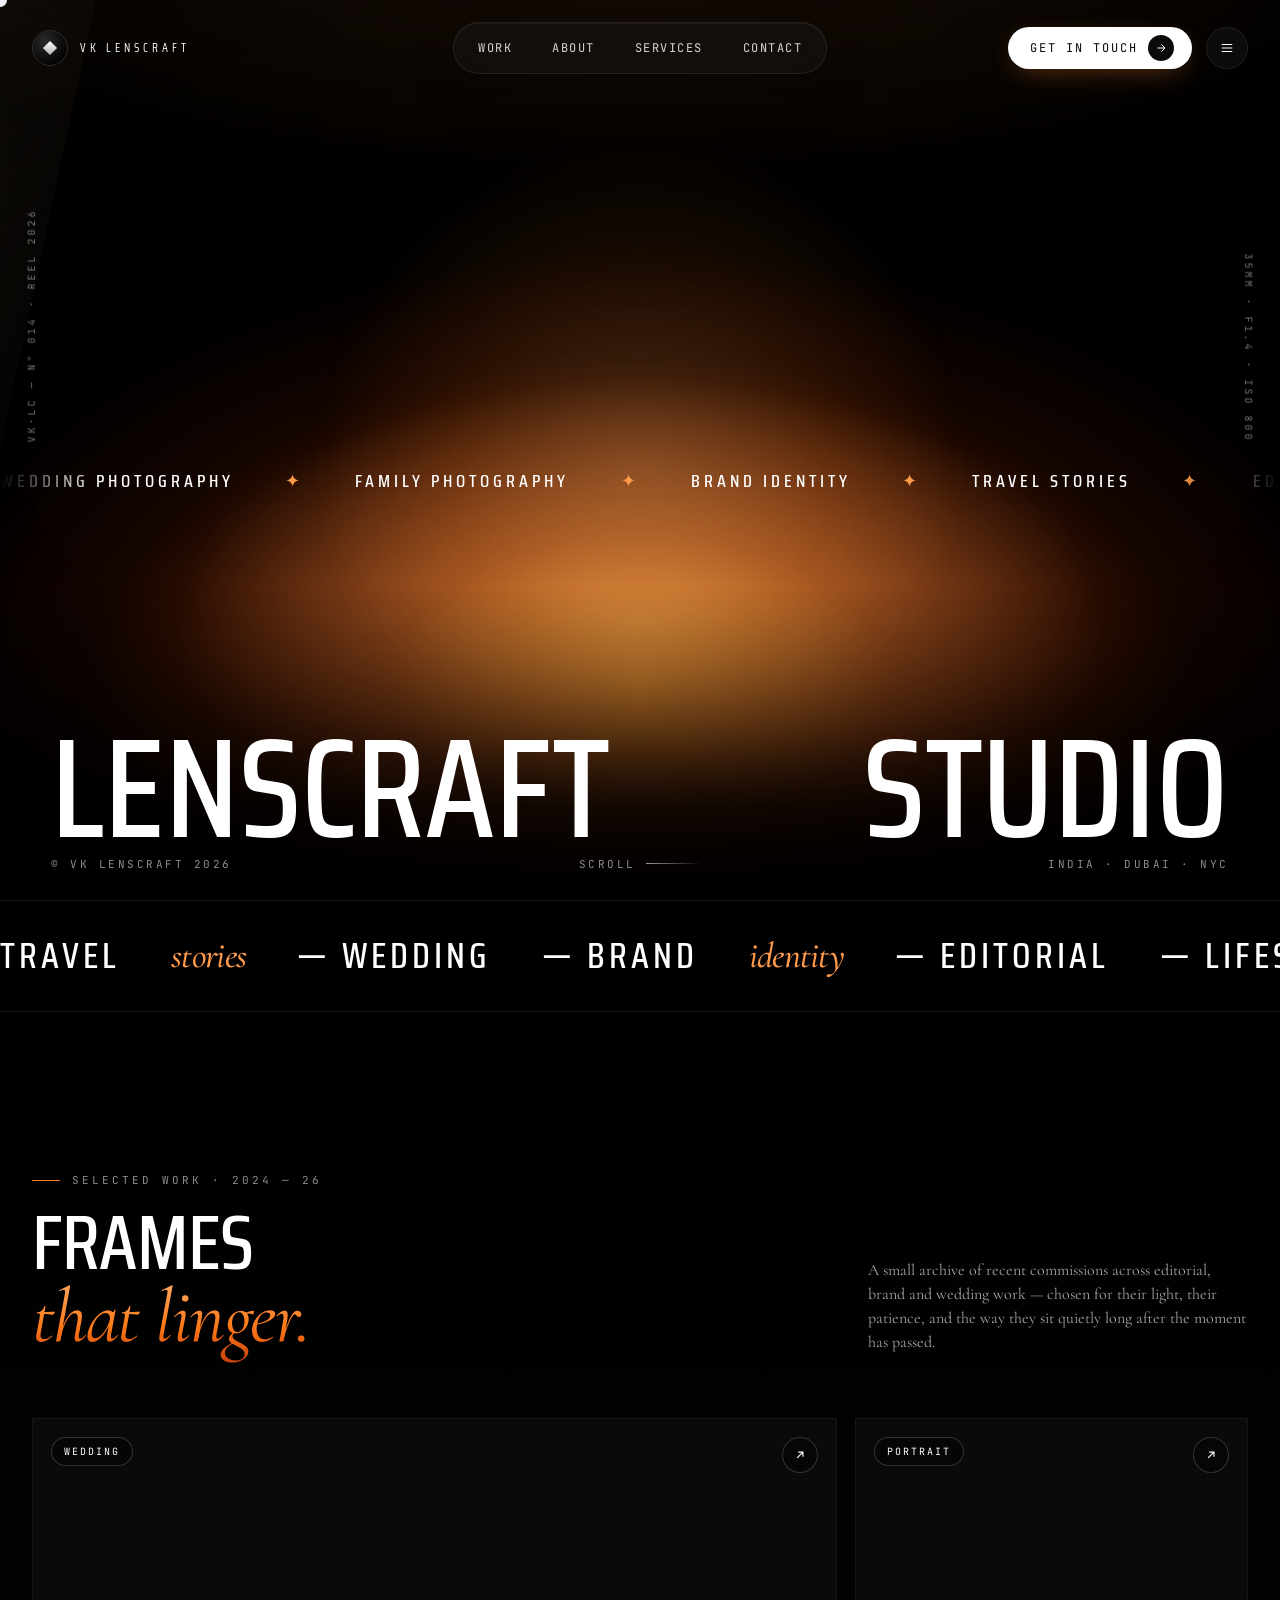
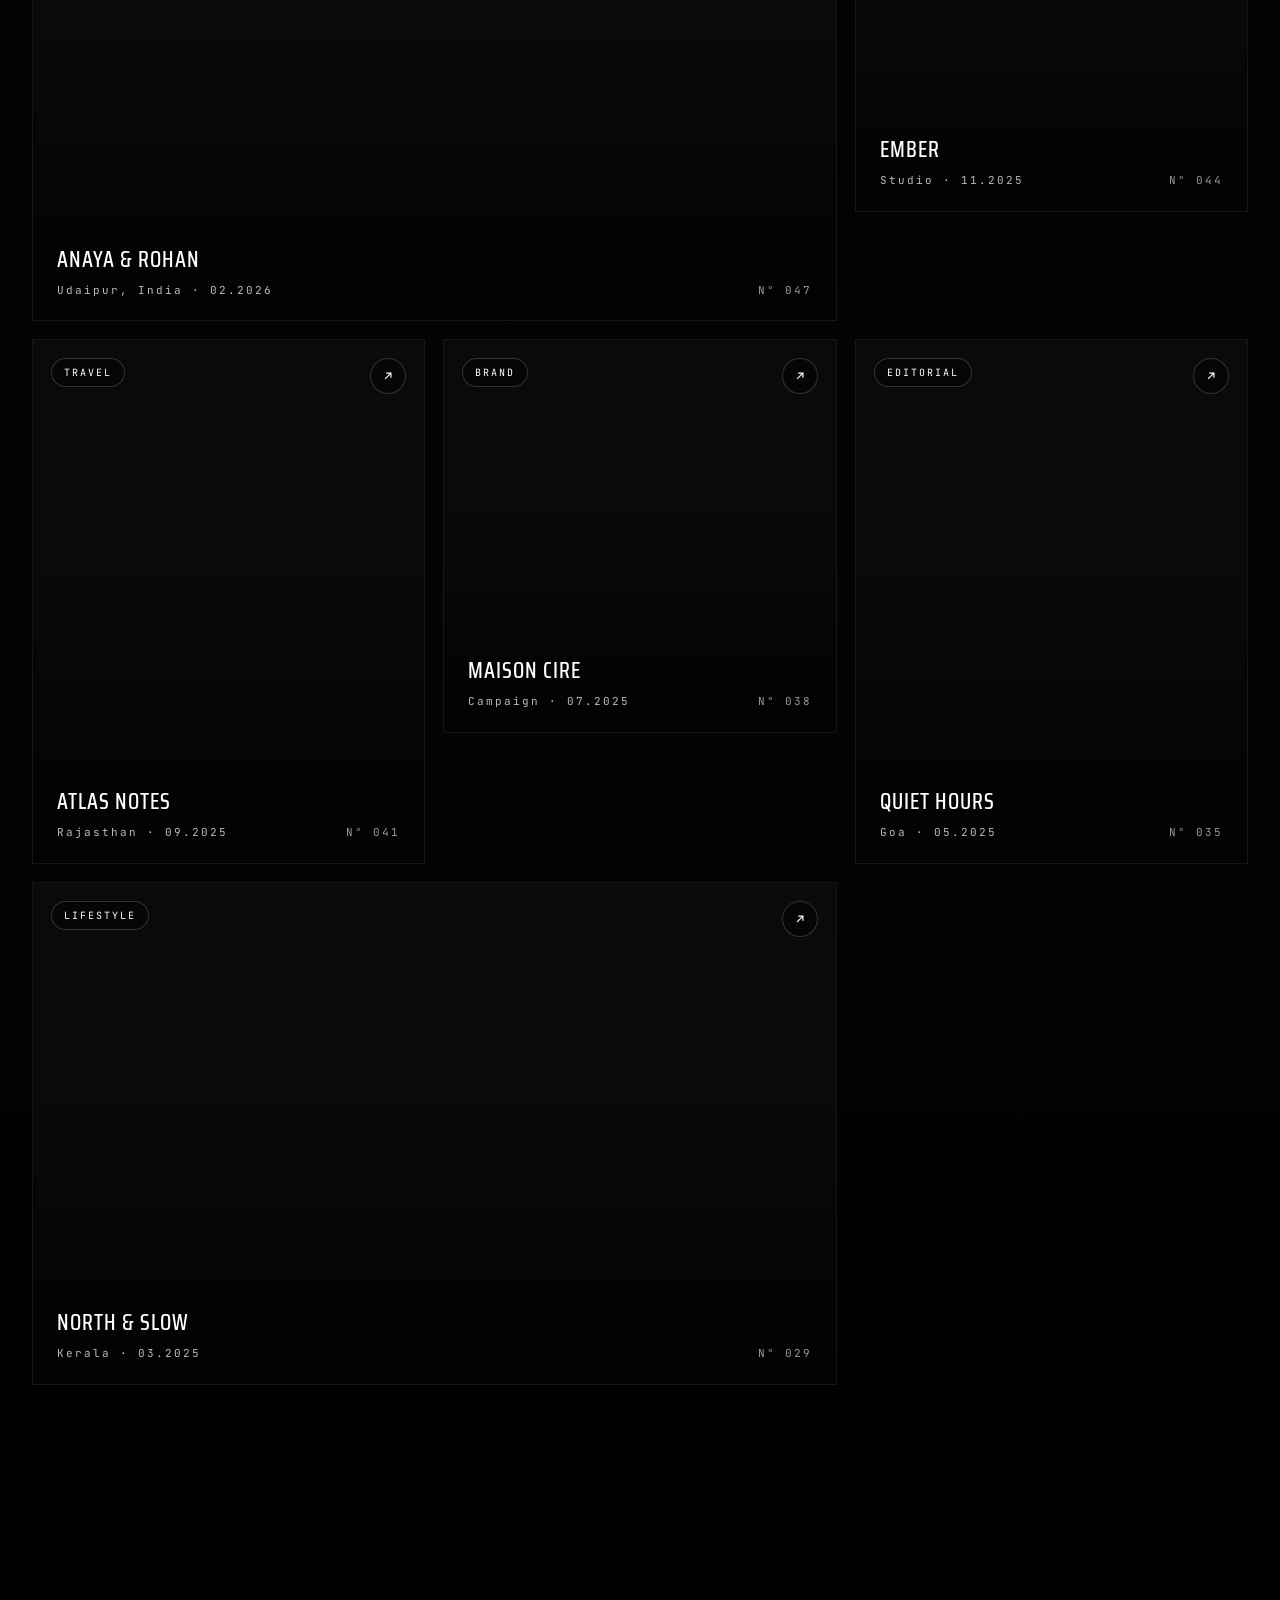
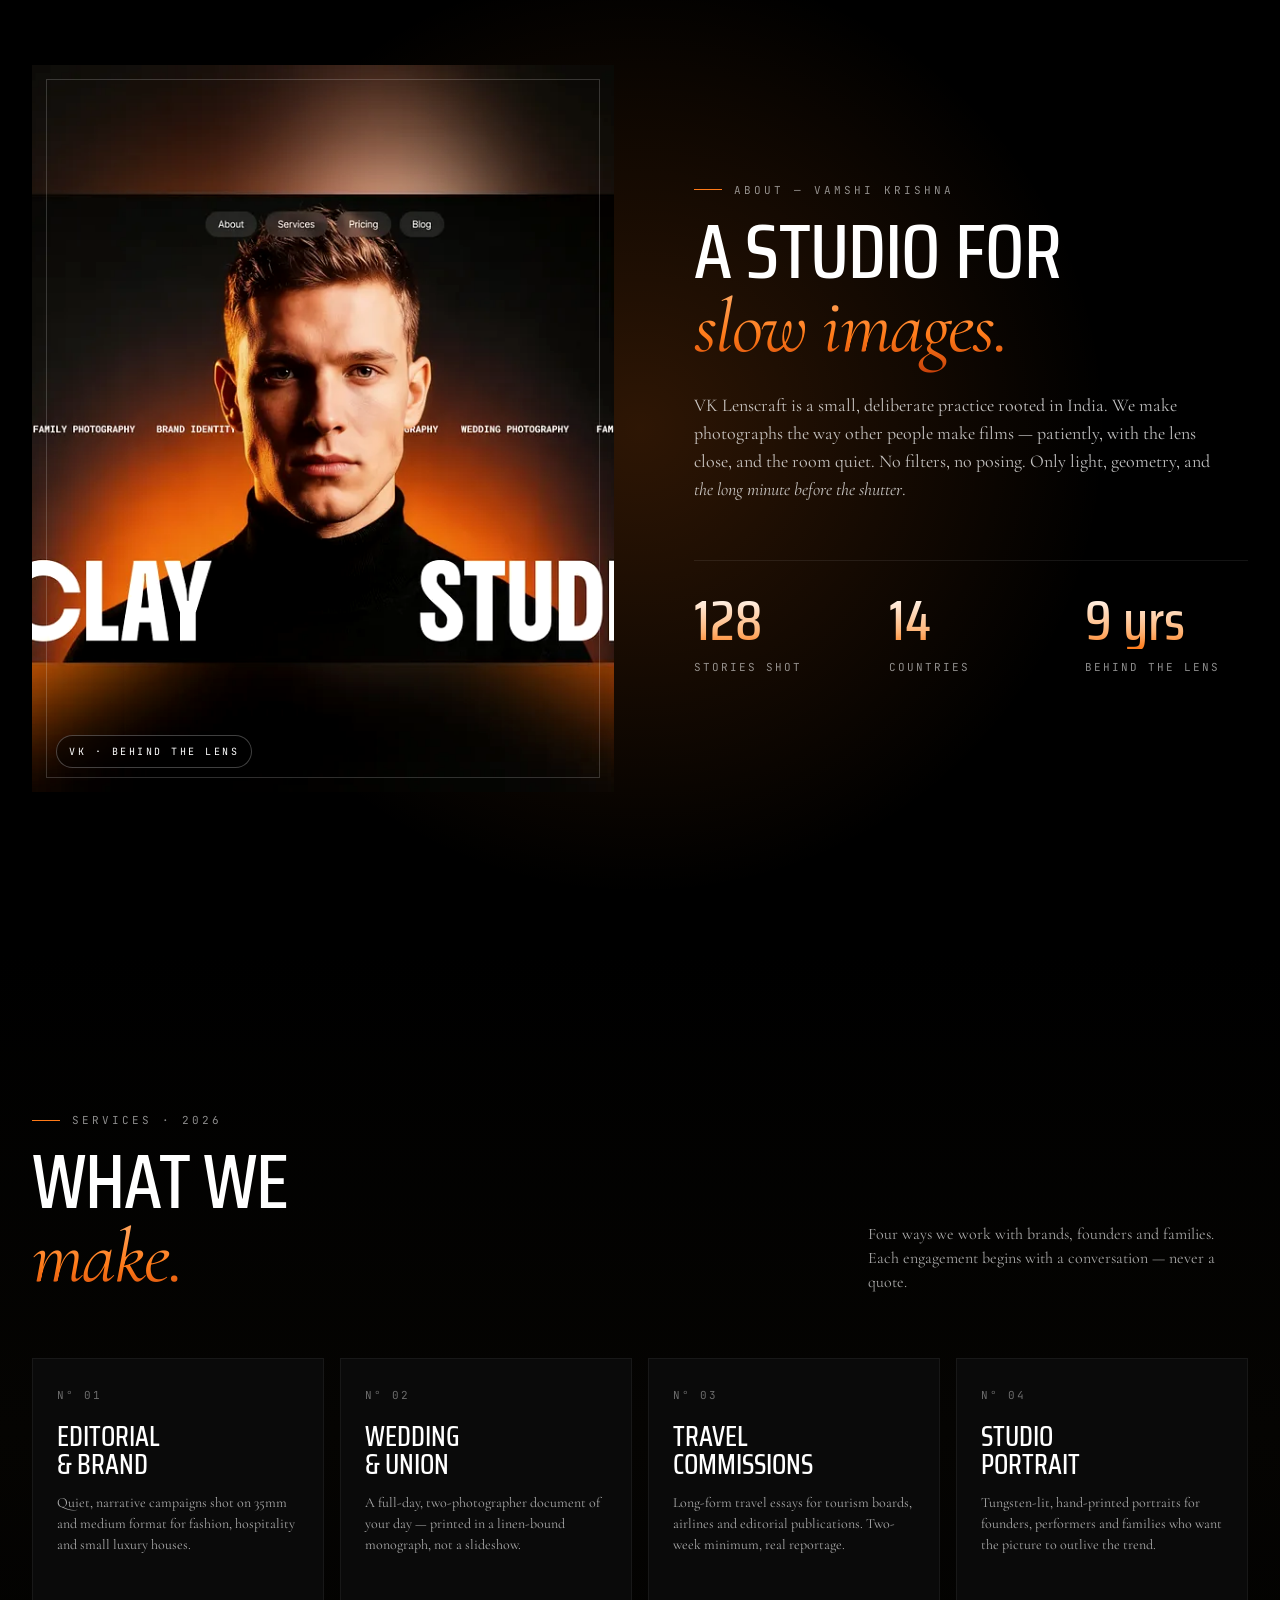
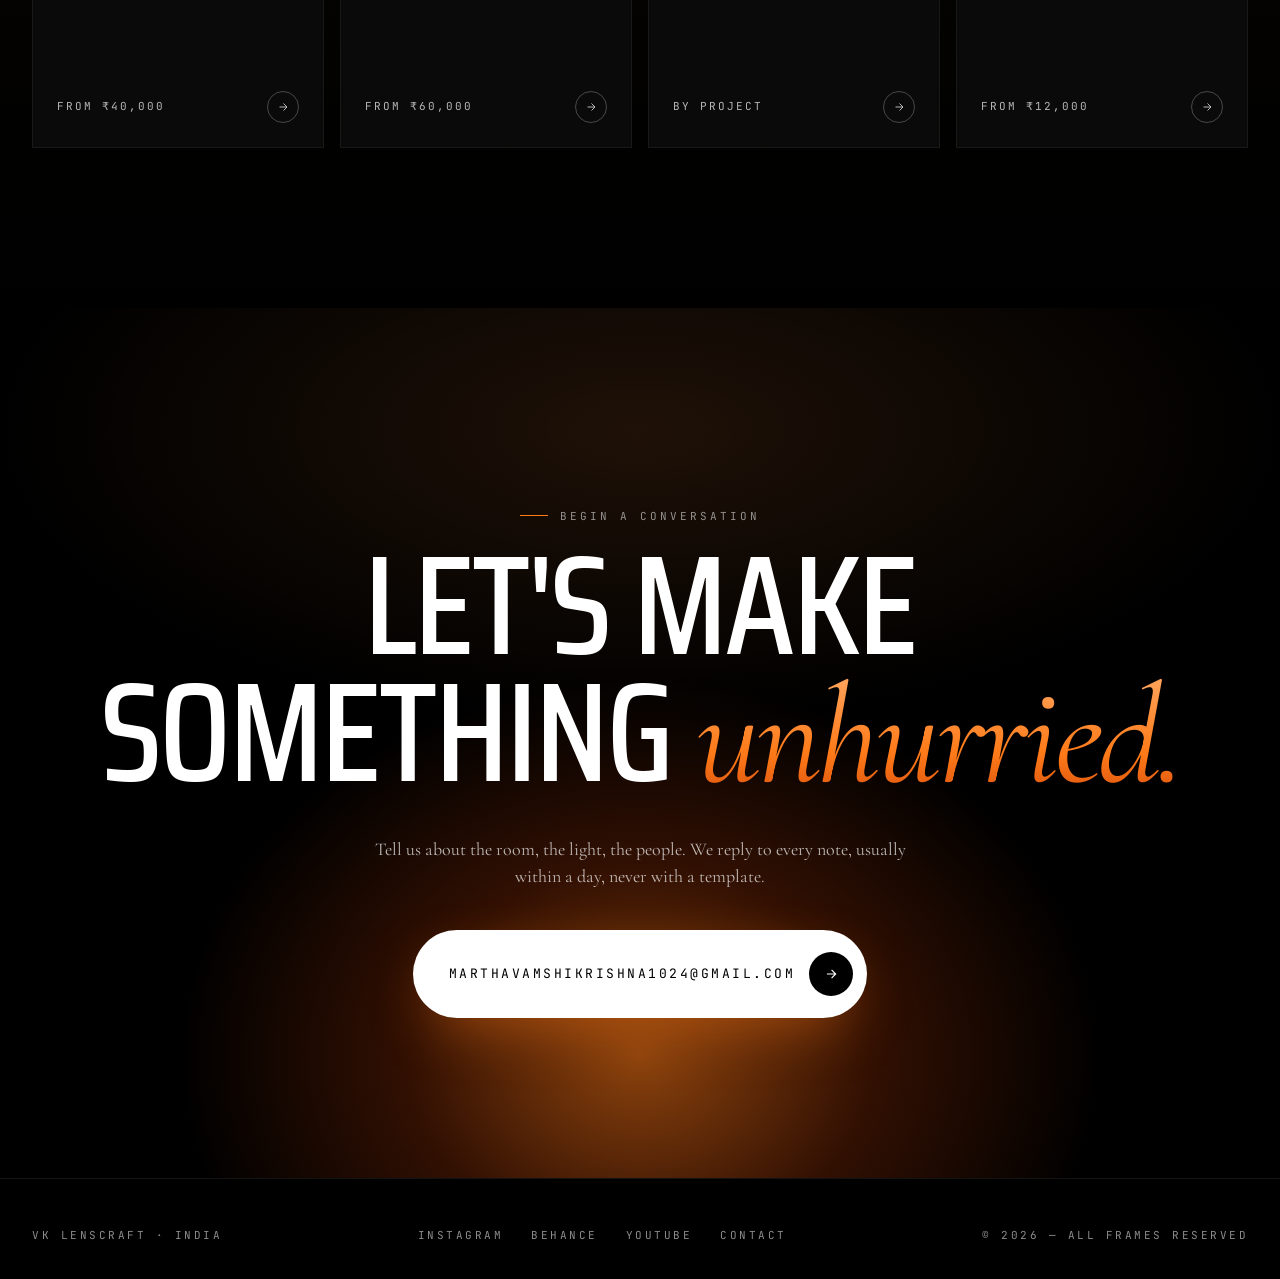
==== commit 1e0cb140: "a11y: wrap page content in main landmark element" ====
--- a/index.html
+++ b/index.html
@@ -685,6 +685,7 @@
   </div>
 </header>
 
+<main>
 <!-- ============== HERO ============== -->
 <section class="hero" id="hero">
   <div class="stage" id="heroStage">
@@ -948,6 +949,8 @@
   </div>
 </section>
 
+</main>
+
 <footer>
   <div>VK Lenscraft · India</div>
   <div class="links">
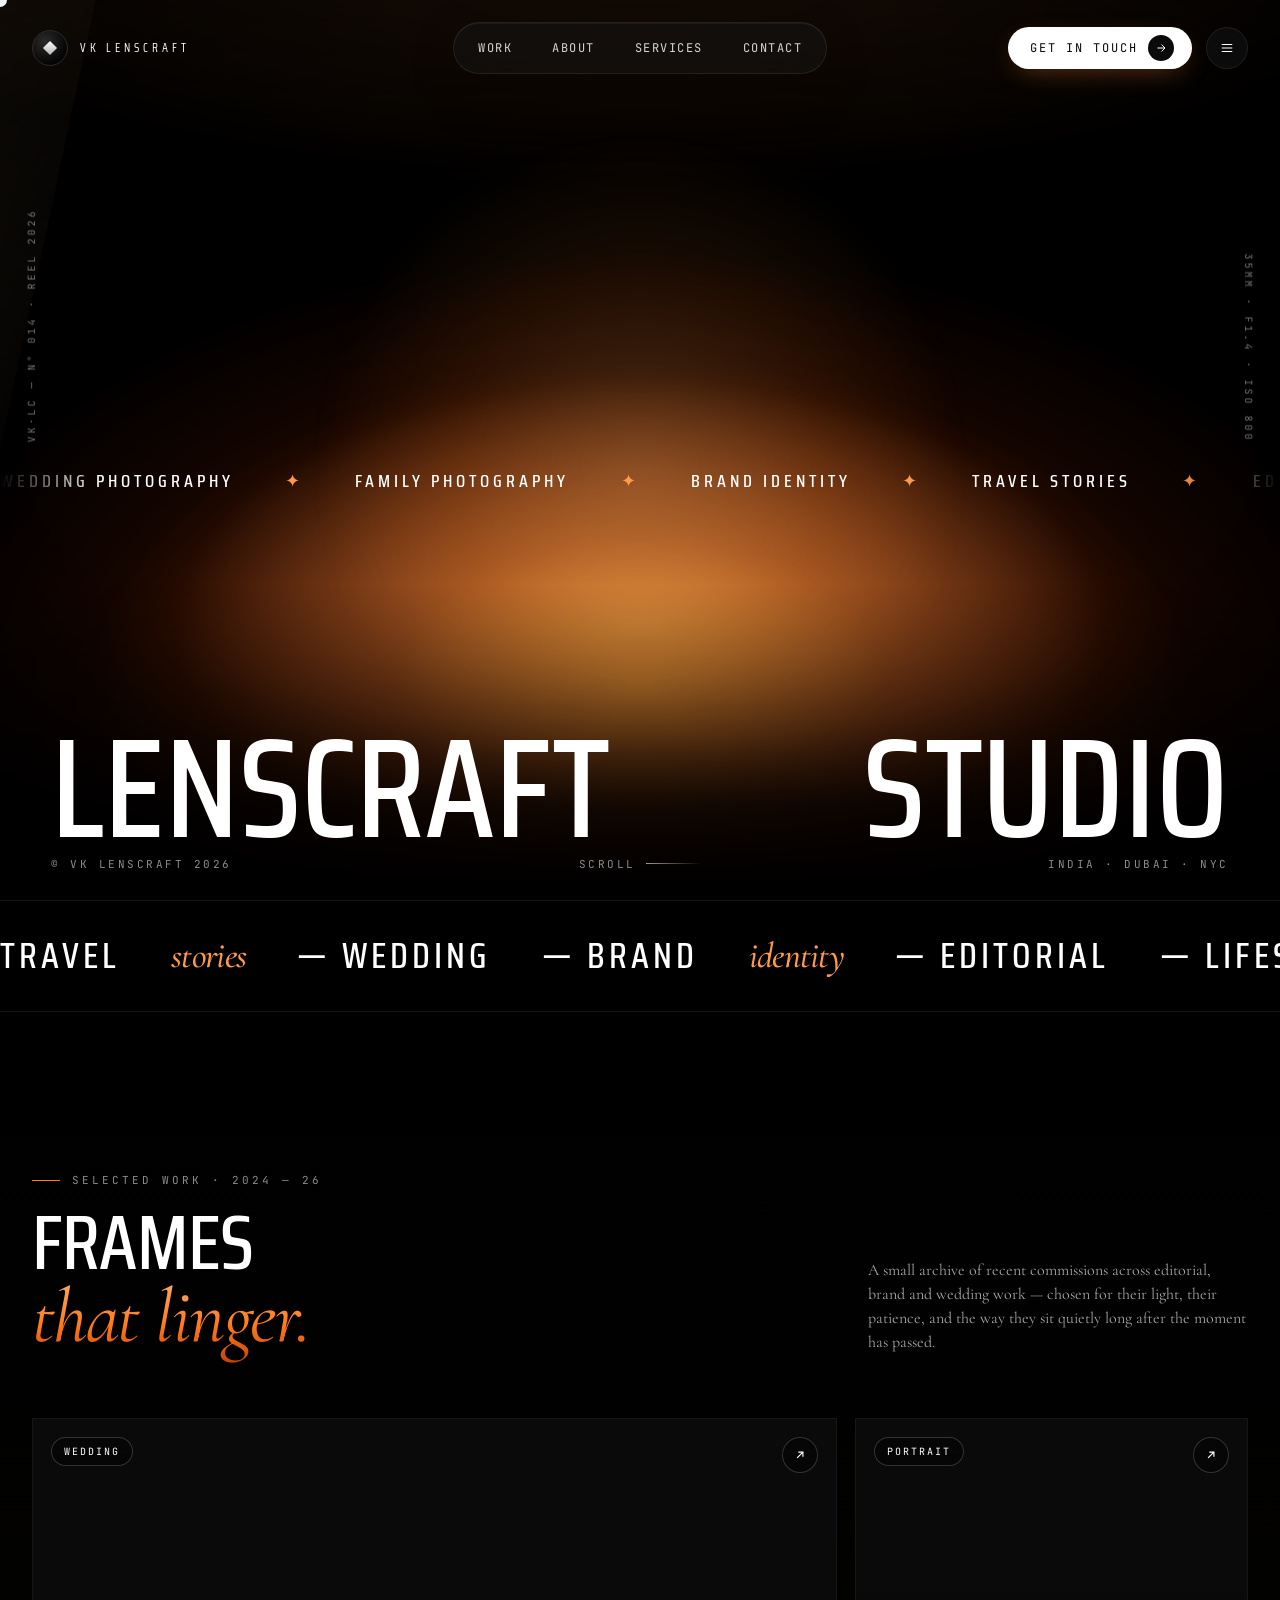
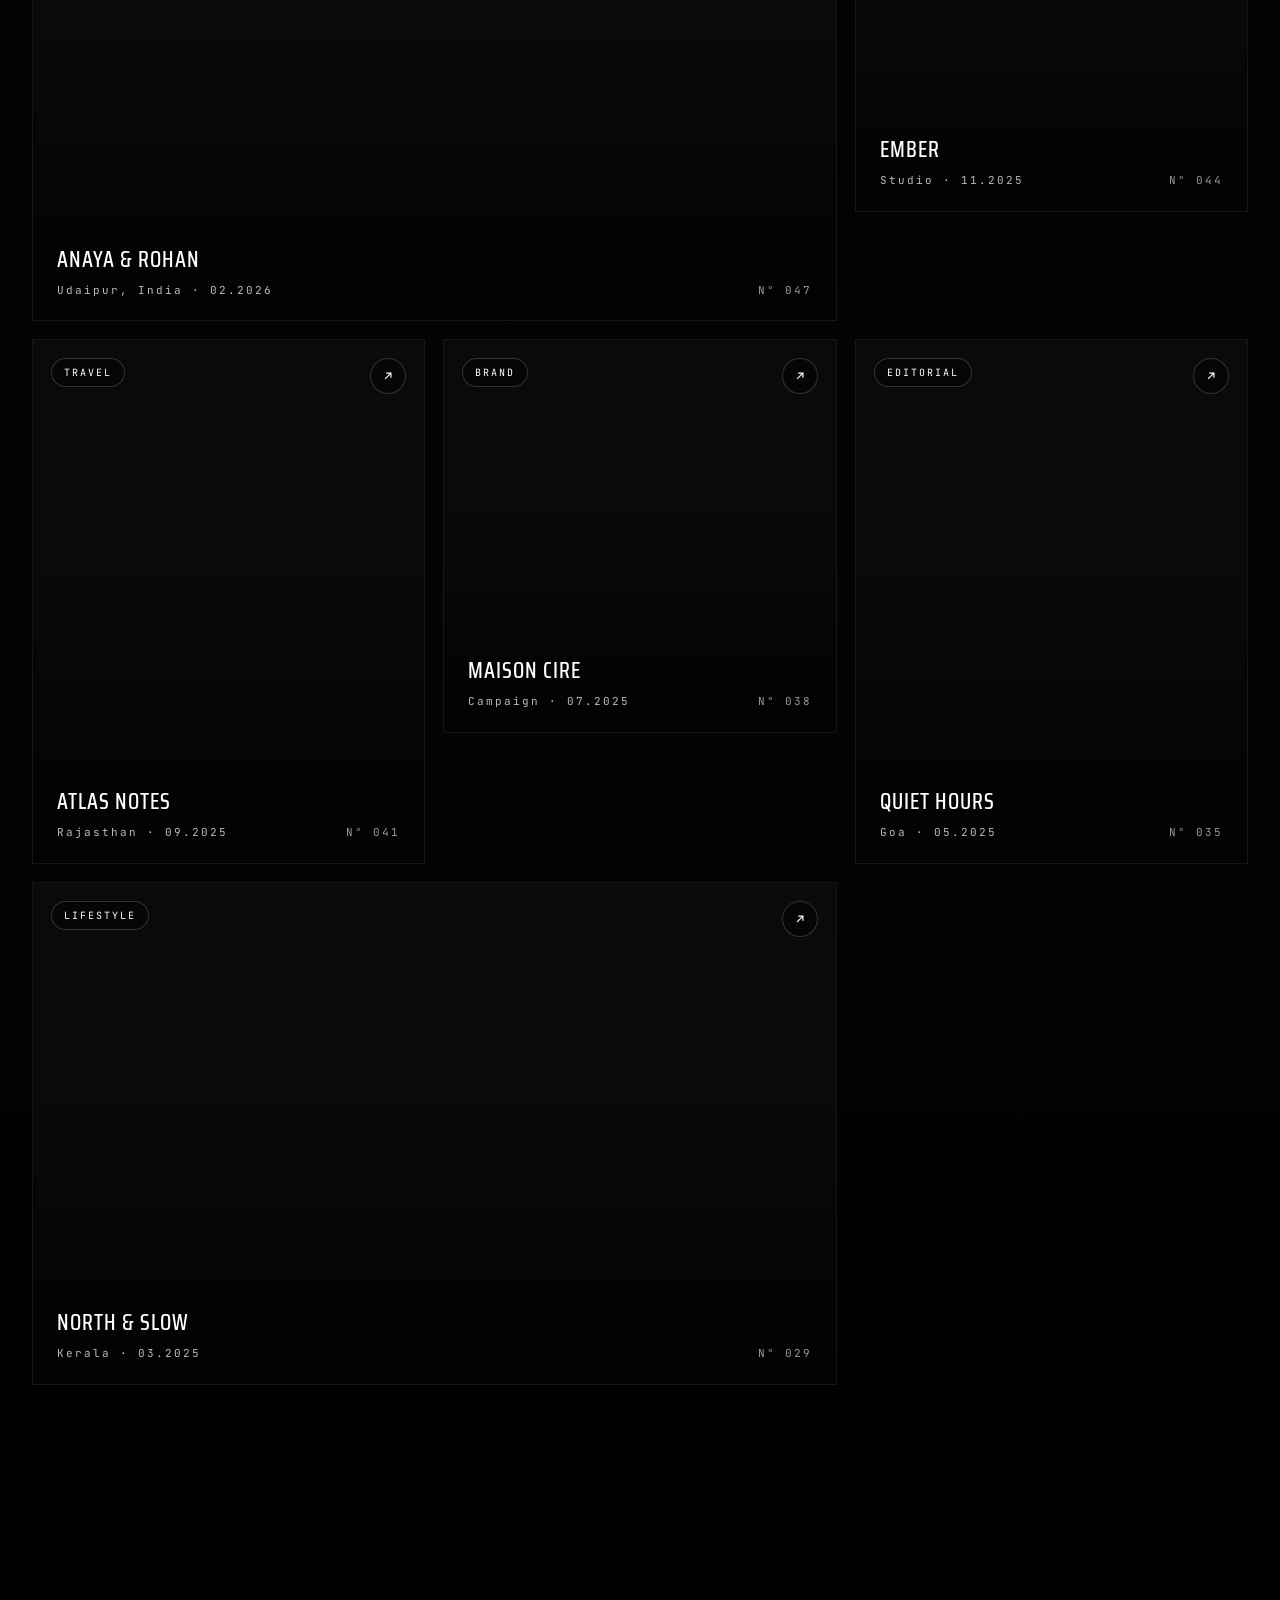
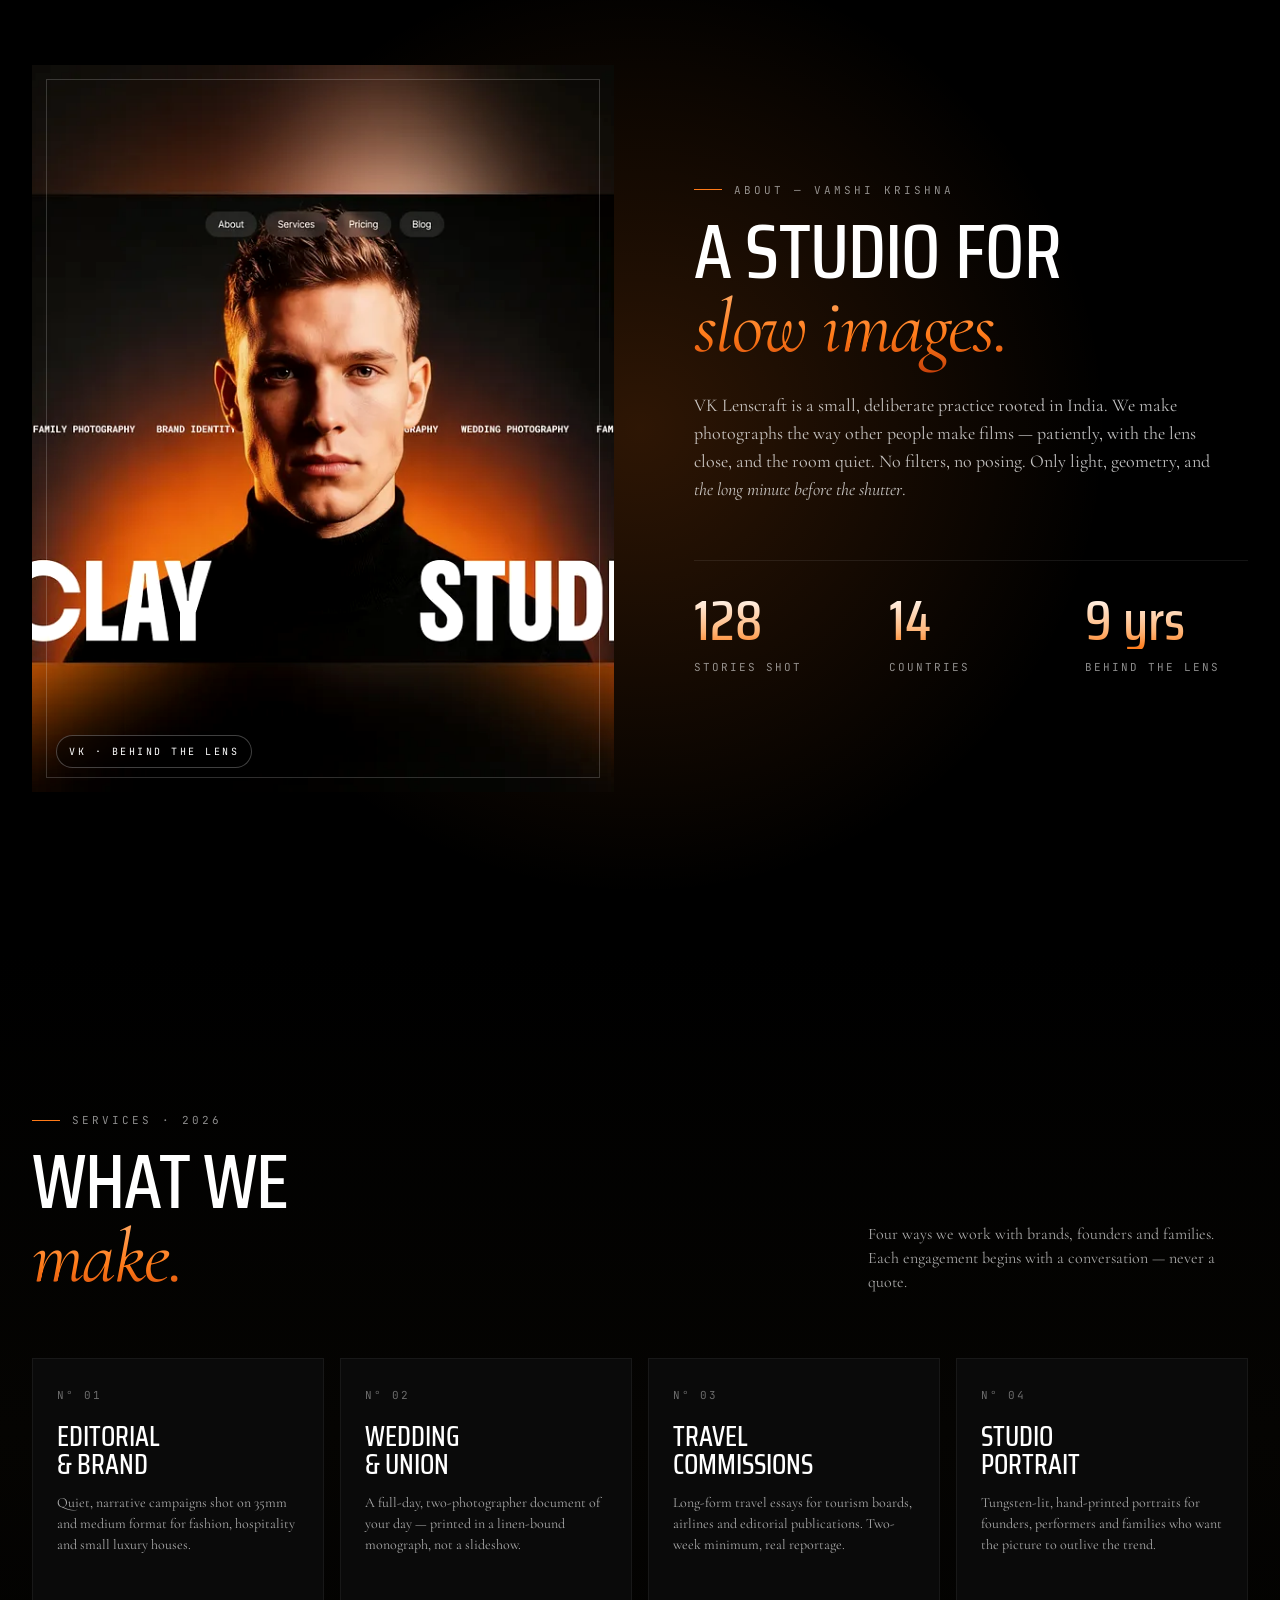
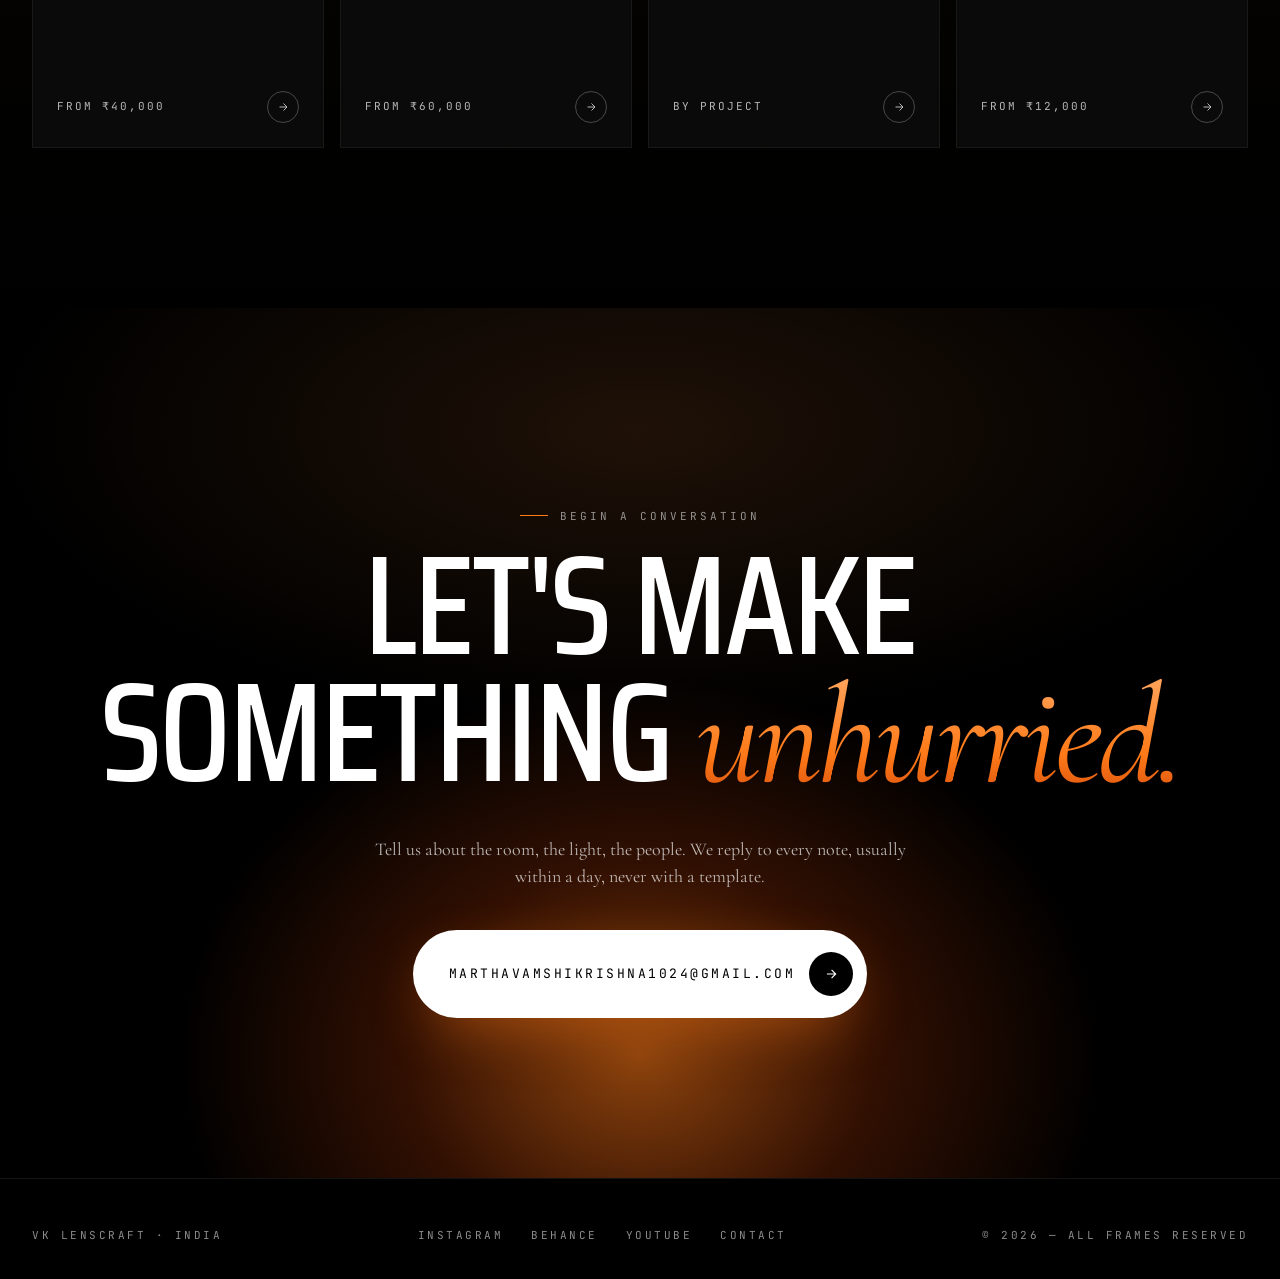
==== commit 2b6e4582: "a11y: add skip-to-content link for keyboard navigation" ====
--- a/index.html
+++ b/index.html
@@ -30,6 +30,12 @@
   }
   img{ display:block; max-width:100%; }
   a{ color:inherit; text-decoration:none; }
+  .skip-link{
+    position:fixed; top:-100%; left:16px; z-index:10000;
+    background:#fff; color:#000; padding:10px 18px; border-radius:4px;
+    font-family:var(--bg-font-mono); font-size:12px; letter-spacing:1.5px; text-transform:uppercase;
+  }
+  .skip-link:focus{ top:16px; }
 
   /* ========== Custom cursor ========== */
   .cursor{
@@ -655,6 +661,7 @@
 </head>
 <body>
 
+<a class="skip-link" href="#work">Skip to main content</a>
 <div class="cursor" id="cursor"></div>
 
 <!-- ============== TOP BAR ============== -->
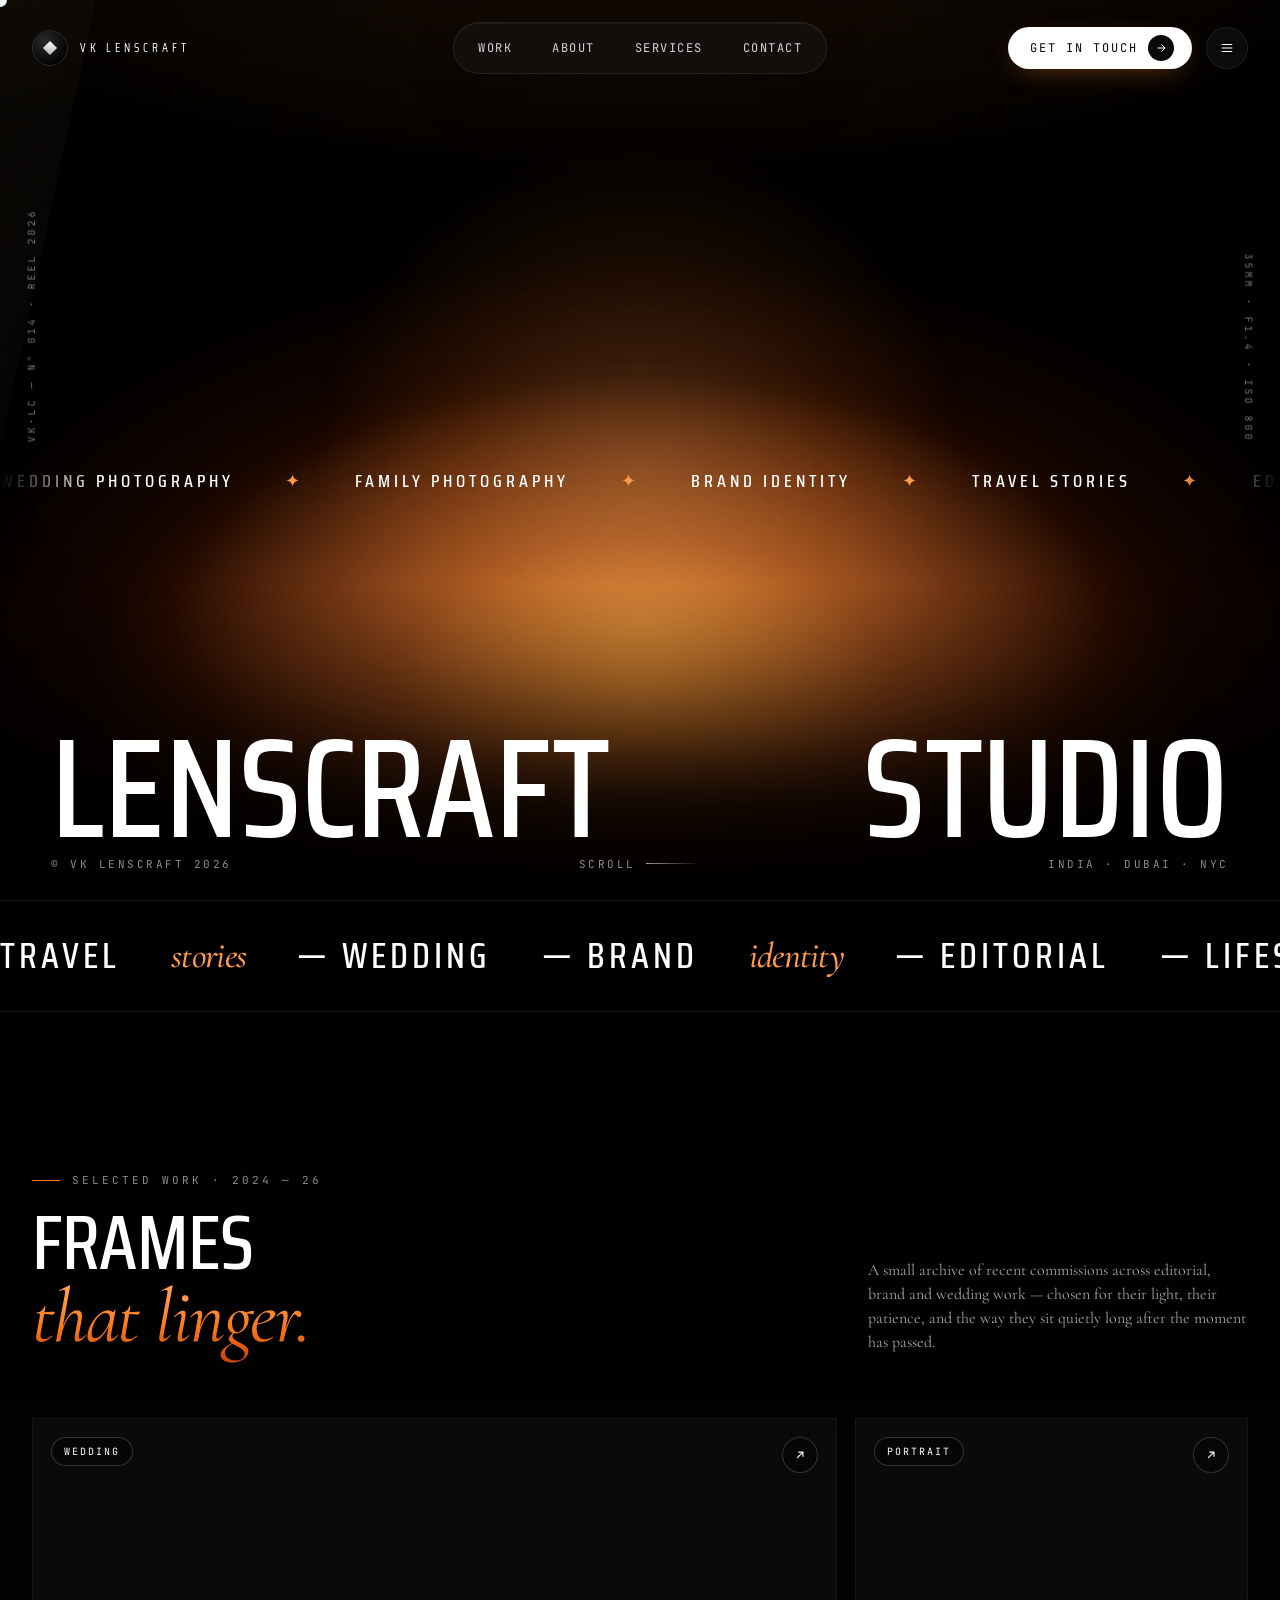
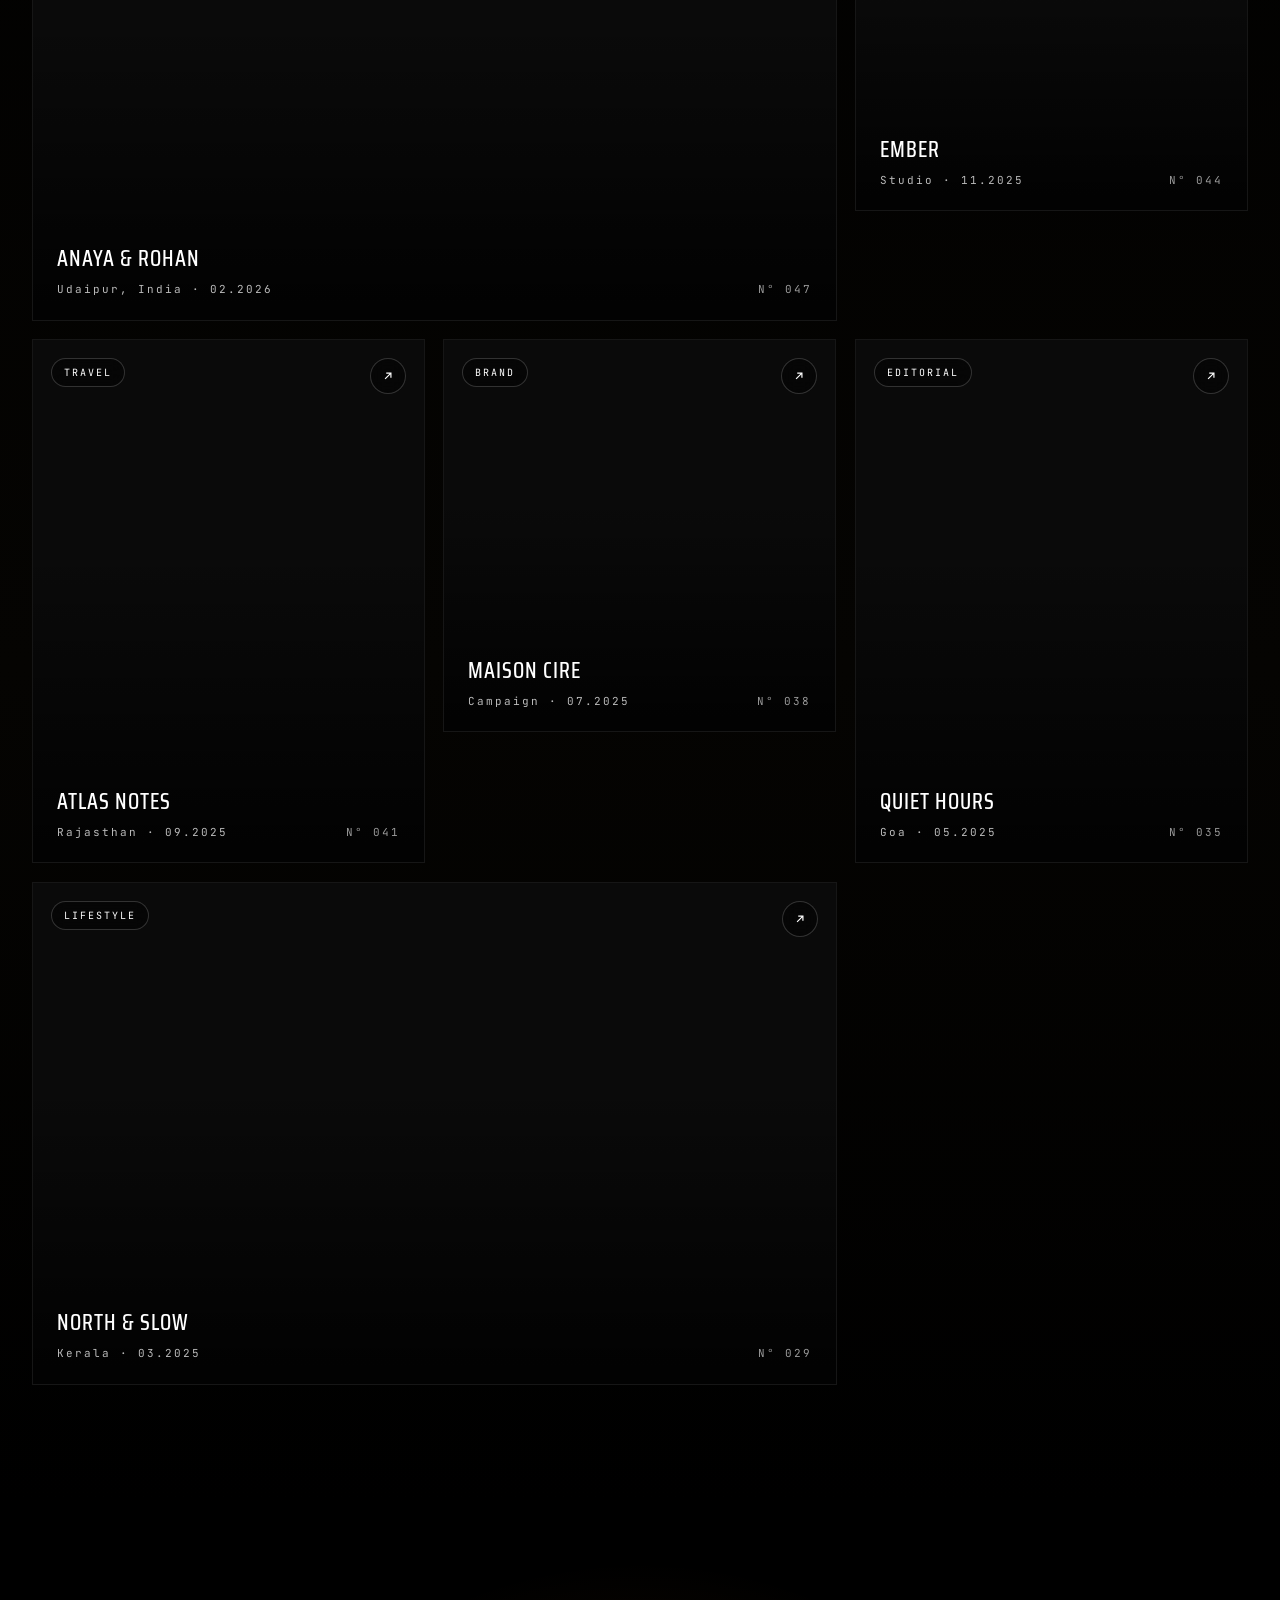
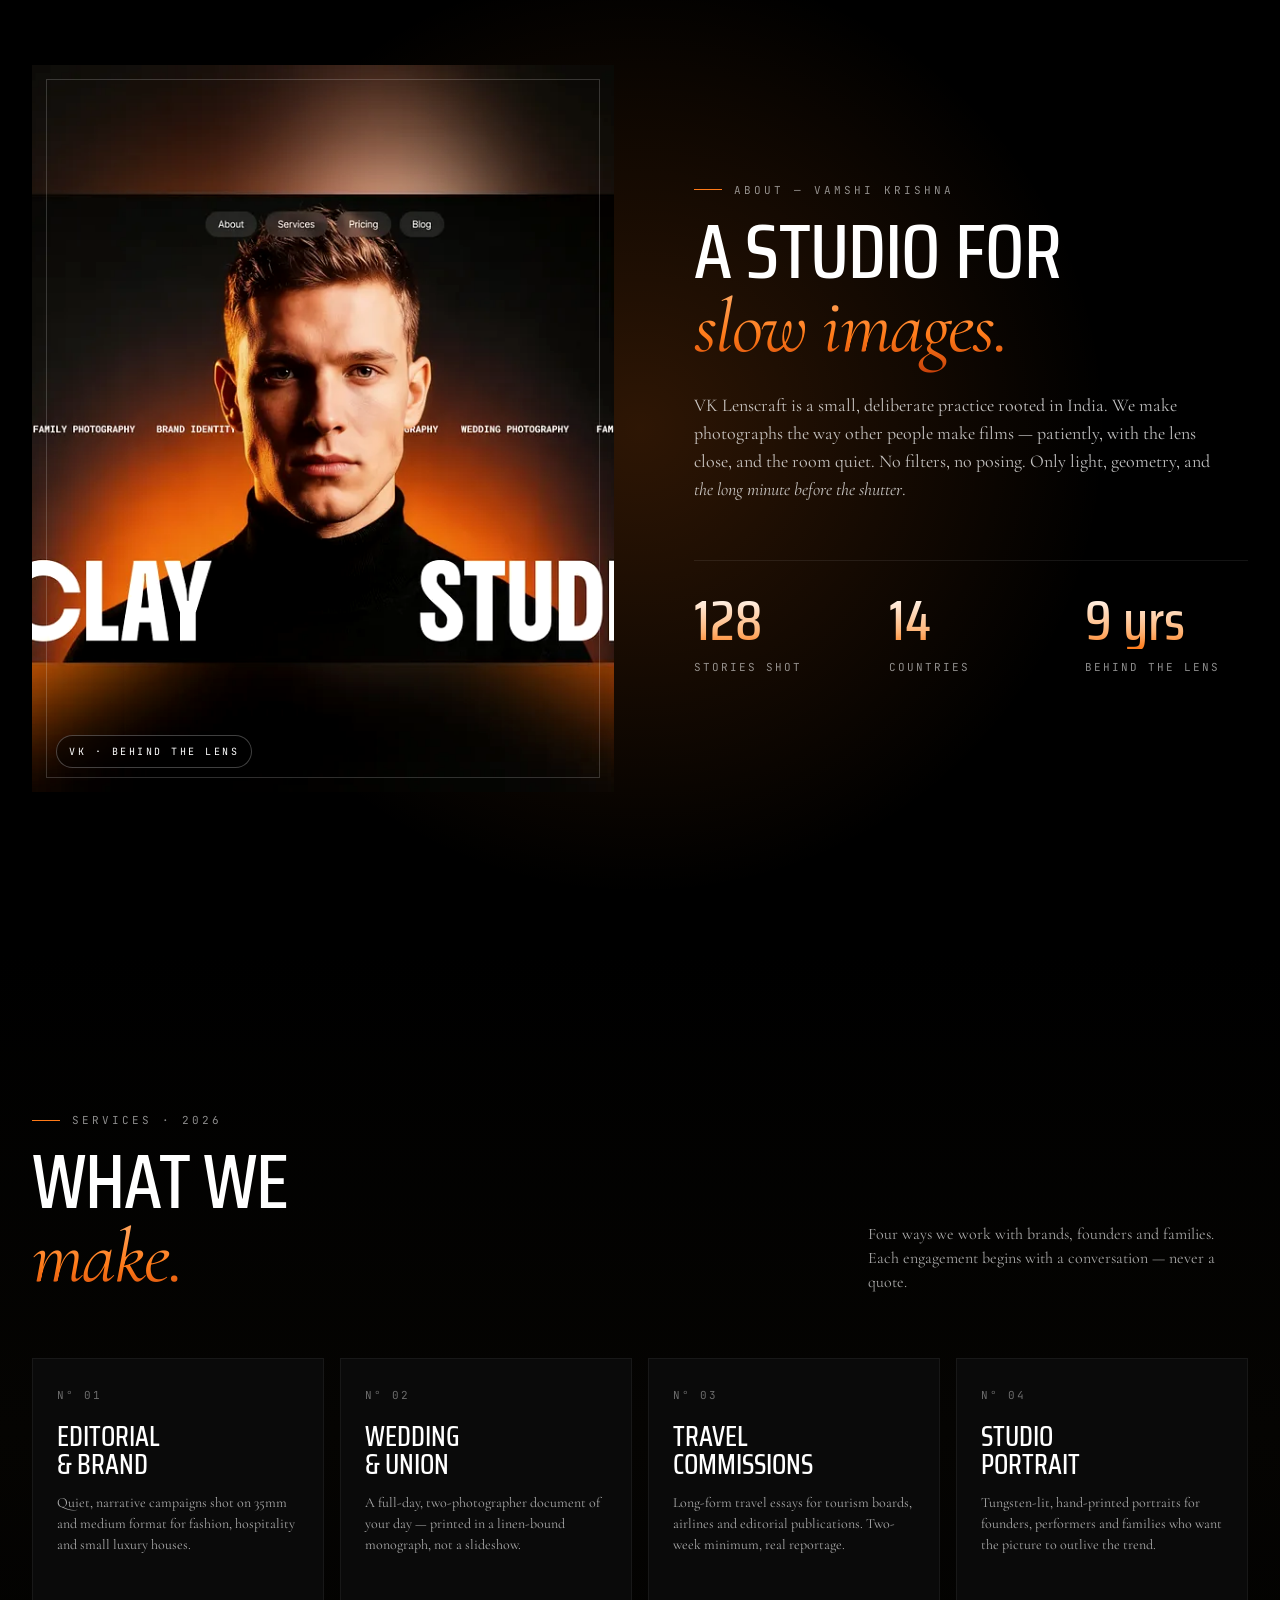
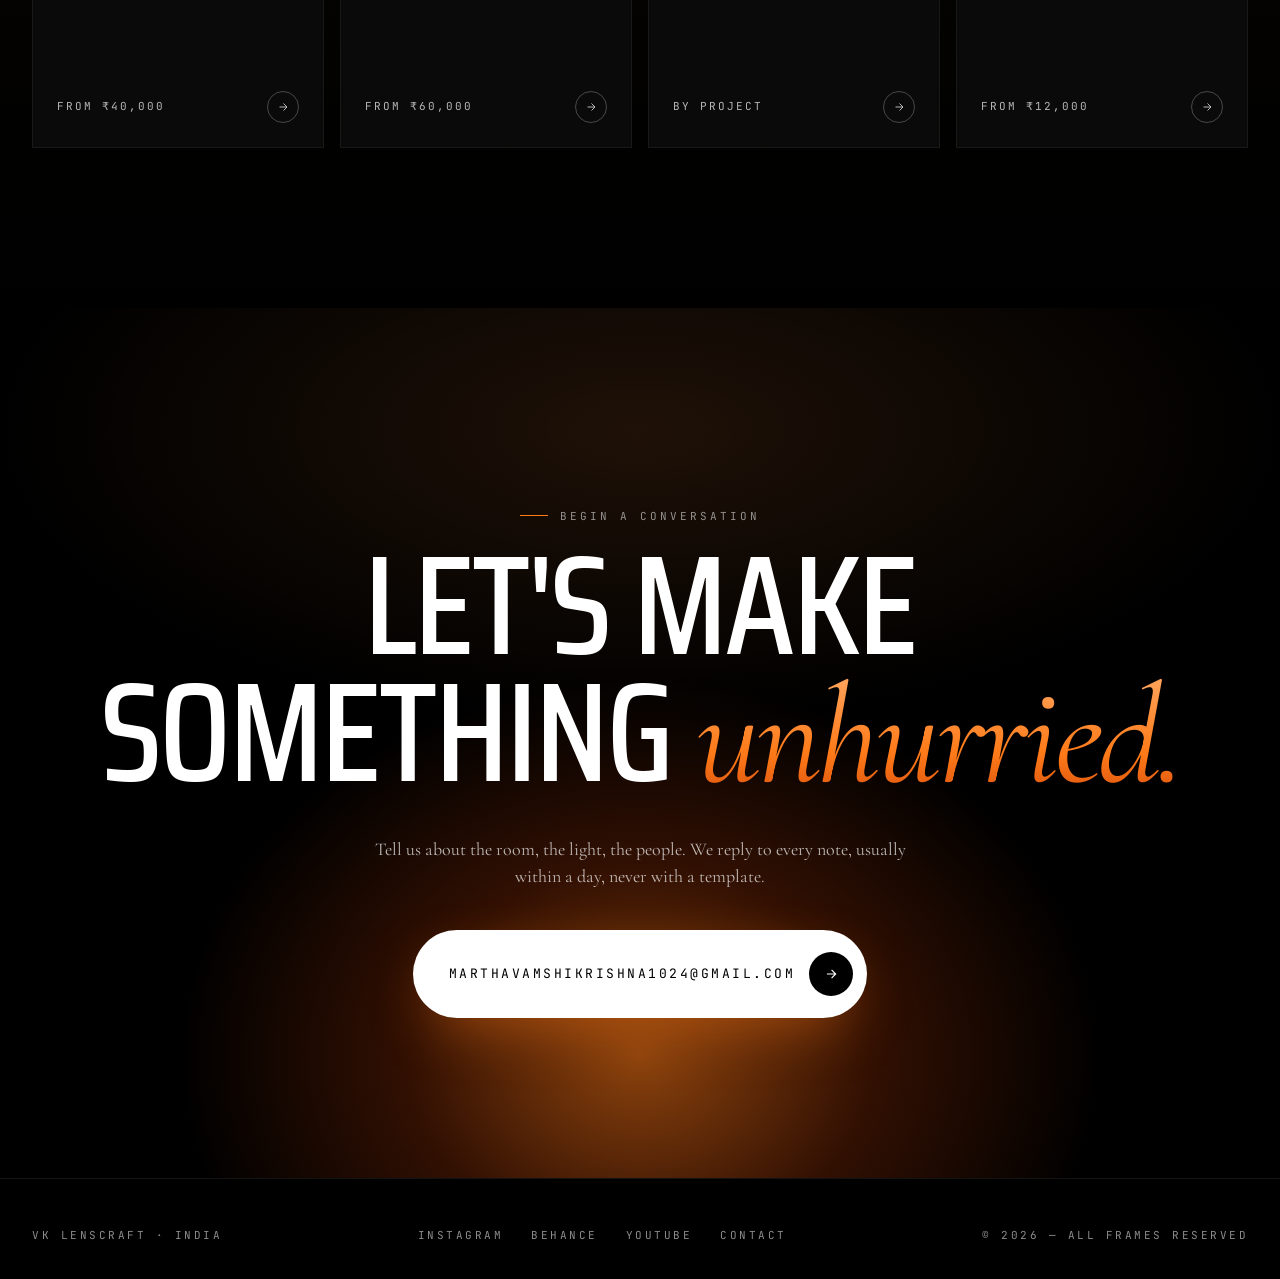
==== commit bb414602: "perf: add will-change to card elements for GPU-composited hover" ====
--- a/index.html
+++ b/index.html
@@ -389,6 +389,7 @@
     position:relative; overflow:hidden;
     background:#0a0a0a; border:1px solid rgba(255,255,255,.05);
     aspect-ratio: 4/5;
+    will-change: transform;
   }
   .card.tall{ grid-column: span 4; aspect-ratio: 3/4; }
   .card.wide{ grid-column: span 8; aspect-ratio: 16/10; }
